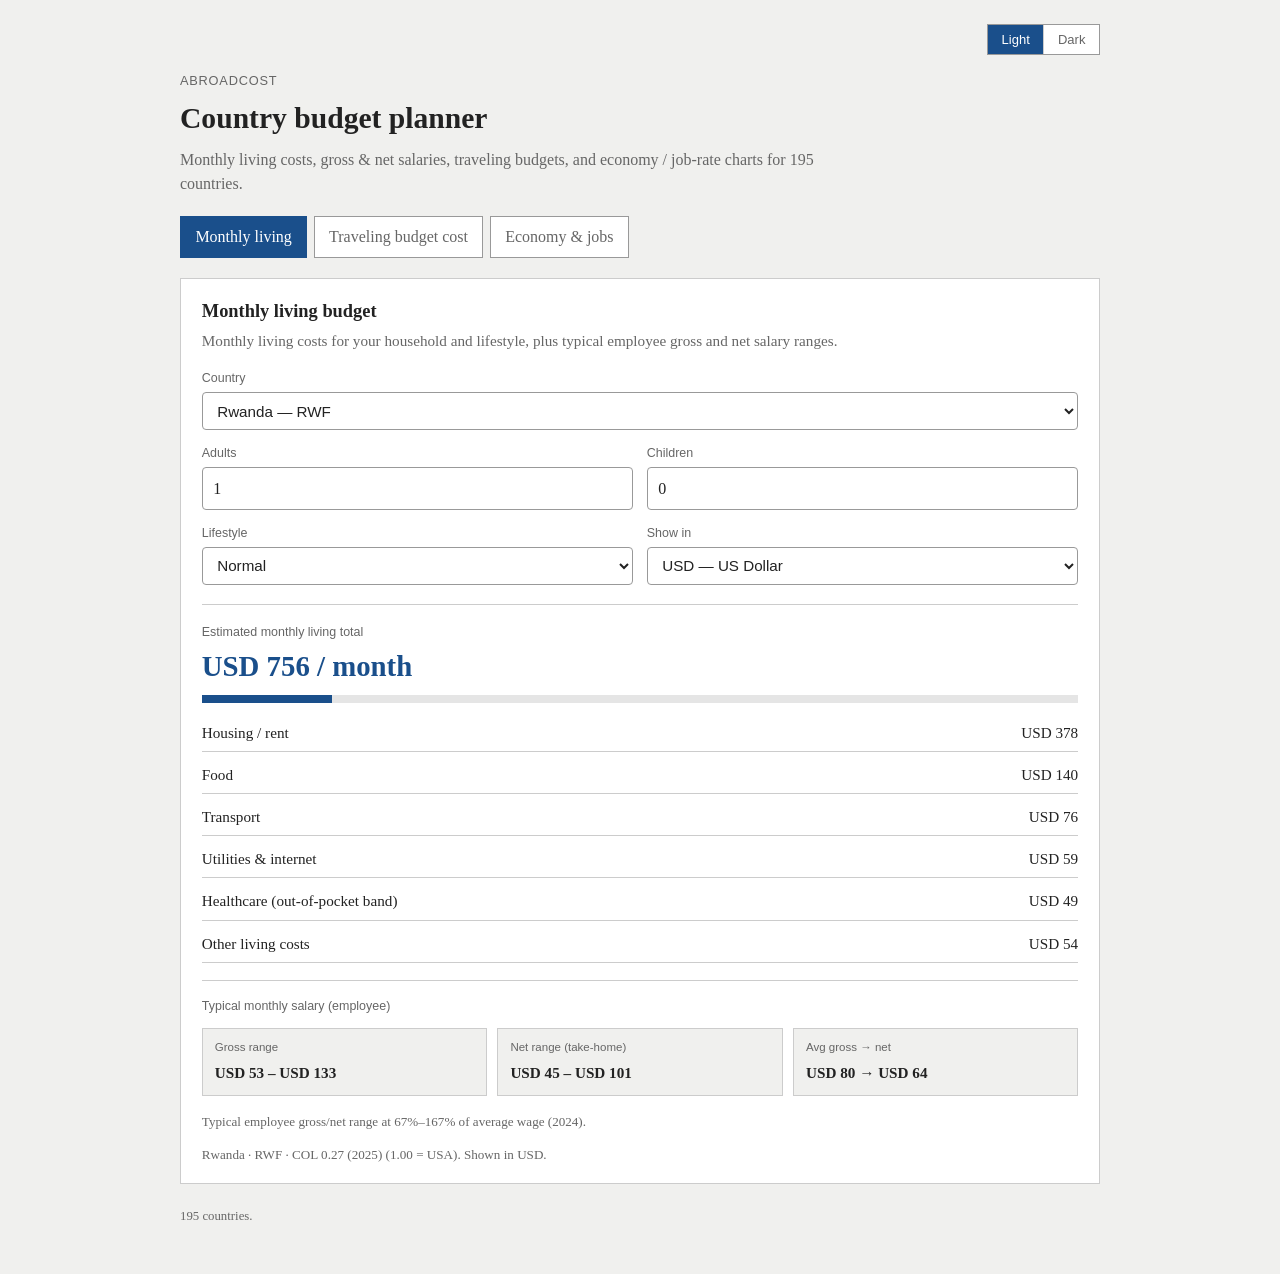
==== index.html @ 6f79dc3f "Rename product to AbroadCost. Co-authored-by: Cursor <cursoragent@cursor.com>" ====
<!DOCTYPE html>
<html lang="en">
<head>
  <meta charset="utf-8">
  <meta name="viewport" content="width=device-width, initial-scale=1">
  <meta name="description" content="AbroadCost — living budgets, salaries, travel costs, and economy data for 195 countries.">
  <title>AbroadCost — Country budget planner</title>
  <link rel="stylesheet" href="relo.css">
  <script>
    (function () {
      var saved = localStorage.getItem("abroadcost-theme");
      var theme = saved || (matchMedia("(prefers-color-scheme: dark)").matches ? "dark" : "light");
      document.documentElement.setAttribute("data-theme", theme);
    })();
  </script>
</head>
<body>
  <div class="wrap">
    <div class="top-tools">
      <div class="theme-switch" role="group" aria-label="Theme">
        <button type="button" id="theme-light" data-theme-set="light" aria-pressed="true">Light</button>
        <button type="button" id="theme-dark" data-theme-set="dark" aria-pressed="false">Dark</button>
      </div>
    </div>

    <header class="hero">
      <p class="brand">AbroadCost</p>
      <h1>Country budget planner</h1>
      <p class="intro">
        Monthly living costs, gross &amp; net salaries, traveling budgets,
        and economy / job-rate charts for 195 countries.
      </p>
      <p class="error" id="data-error" hidden></p>
    </header>

    <nav class="tabs" aria-label="Modes">
      <button type="button" class="on" data-tab="monthly">Monthly living</button>
      <button type="button" data-tab="stay">Traveling budget cost</button>
      <button type="button" data-tab="economy">Economy &amp; jobs</button>
    </nav>

    <section class="panel on" id="panel-monthly">
      <div class="panel-copy">
        <h2>Monthly living budget</h2>
        <p class="hint">
          Monthly living costs for your household and lifestyle, plus typical
          employee gross and net salary ranges.
        </p>
      </div>
      <div class="form">
        <div class="full">
          <label for="m-country">Country</label>
          <select id="m-country"></select>
        </div>
        <div>
          <label for="m-adults">Adults</label>
          <input id="m-adults" type="number" min="1" max="10" value="1">
        </div>
        <div>
          <label for="m-children">Children</label>
          <input id="m-children" type="number" min="0" max="10" value="0">
        </div>
        <div>
          <label for="m-life">Lifestyle</label>
          <select id="m-life">
            <option value="0.8">Tight</option>
            <option value="1" selected>Normal</option>
            <option value="1.35">Comfortable</option>
            <option value="1.85">High</option>
          </select>
        </div>
        <div>
          <label for="m-currency">Show in</label>
          <select id="m-currency"></select>
        </div>
      </div>
      <div class="result">
        <div class="result-label">Estimated monthly living total</div>
        <p class="big" id="m-total">—</p>
        <div class="bar"><i id="m-bar"></i></div>
        <div class="rows" id="m-rows"></div>

        <div class="salary-block">
          <div class="result-label">Typical monthly salary (employee)</div>
          <div class="kpi-row salary-kpis">
            <div class="kpi">
              <span>Gross range</span>
              <strong id="m-gross">—</strong>
            </div>
            <div class="kpi">
              <span>Net range (take-home)</span>
              <strong id="m-net">—</strong>
            </div>
            <div class="kpi">
              <span>Avg gross → net</span>
              <strong id="m-avg-salary">—</strong>
            </div>
          </div>
          <p class="note" id="m-salary-note"></p>
        </div>
        <p class="note" id="m-note"></p>
      </div>
    </section>

    <section class="panel" id="panel-stay">
      <div class="panel-copy">
        <h2>Traveling budget cost</h2>
        <p class="hint">
          Living costs, published visa fees where listed, paper preparation, and flight bands.
          Permanent stay uses one-time move cost + monthly living (no days).
        </p>
      </div>
      <div class="form">
        <div>
          <label for="s-from">Leaving from</label>
          <select id="s-from"></select>
        </div>
        <div>
          <label for="s-to">Going to</label>
          <select id="s-to"></select>
        </div>
        <div>
          <label for="s-purpose">Reason for traveling</label>
          <select id="s-purpose">
            <option value="visit">Visiting / tourism</option>
            <option value="work">Work / employment</option>
            <option value="study">Studying</option>
            <option value="business">Business / meetings</option>
            <option value="family">Family visit / joining family</option>
            <option value="medical">Medical treatment</option>
            <option value="nomad">Long stay / remote work</option>
            <option value="permanent">Permanent stay / residence</option>
          </select>
        </div>
        <div>
          <label for="s-visa">Visa type</label>
          <select id="s-visa">
            <option value="none">No visa / visa-free / visa on arrival</option>
            <option value="tourist" selected>Tourist visa</option>
            <option value="business">Business visa</option>
            <option value="student">Student visa</option>
            <option value="work">Work / employment visa</option>
            <option value="transit">Transit visa</option>
            <option value="dependent">Dependent / family visa</option>
            <option value="residence">Residence / permanent stay visa</option>
          </select>
        </div>
        <div id="s-days-wrap">
          <label for="s-days">Days staying</label>
          <input id="s-days" type="number" min="1" max="730" value="30">
        </div>
        <div>
          <label for="s-people">People</label>
          <input id="s-people" type="number" min="1" max="12" value="1">
        </div>
        <div>
          <label for="s-flight">Flight tickets</label>
          <select id="s-flight">
            <option value="one_economy">One-way, economy</option>
            <option value="round_economy" selected>Round-trip, economy</option>
            <option value="one_premium">One-way, premium / business</option>
            <option value="round_premium">Round-trip, premium / business</option>
            <option value="none">No flights (overland / already there)</option>
          </select>
        </div>
        <div>
          <label for="s-papers">Paper preparation</label>
          <select id="s-papers">
            <option value="basic">Basic (photos, forms, copies)</option>
            <option value="standard" selected>Standard (notarize, translations, police clearance)</option>
            <option value="full">Full pack (apostille, medicals, agent help)</option>
            <option value="none">None / already done</option>
          </select>
        </div>
        <div>
          <label for="s-life">Lifestyle while there</label>
          <select id="s-life">
            <option value="0.8">Tight</option>
            <option value="1" selected>Normal</option>
            <option value="1.35">Comfortable</option>
            <option value="1.85">High</option>
          </select>
        </div>
        <div>
          <label for="s-currency">Show in</label>
          <select id="s-currency"></select>
        </div>
      </div>
      <div class="result">
        <div class="result-label">Estimated traveling budget</div>
        <p class="big" id="s-total">—</p>
        <div class="bar"><i id="s-bar"></i></div>
        <div class="rows" id="s-rows"></div>
        <p class="note" id="s-note"></p>
      </div>
    </section>

    <section class="panel" id="panel-economy">
      <div class="panel-copy">
        <h2>Economy, jobs &amp; salaries</h2>
        <p class="hint">
          GDP and growth, living rate from salary vs the living budget,
          and how easy it is to obtain a general job.
        </p>
      </div>
      <div class="form">
        <div>
          <label for="e-country">Country</label>
          <select id="e-country"></select>
        </div>
        <div>
          <label for="e-region">Region</label>
          <select id="e-region">
            <option value="All">All regions</option>
            <option value="Africa">Africa</option>
            <option value="Americas">Americas</option>
            <option value="Asia">Asia</option>
            <option value="Europe">Europe</option>
            <option value="Oceania">Oceania</option>
          </select>
        </div>
        <div class="full">
          <label for="e-search">Search table</label>
          <input id="e-search" type="search" placeholder="Type a country name…">
        </div>
      </div>

      <div class="kpi-row" id="e-kpis">
        <div class="kpi"><span>GDP / year</span><strong id="e-gdp">—</strong></div>
        <div class="kpi"><span>GDP growth / year</span><strong id="e-growth">—</strong></div>
        <div class="kpi"><span>Living rate</span><strong id="e-live-rate">—</strong></div>
        <div class="kpi"><span>Obtaining a general job</span><strong id="e-job-general">—</strong></div>
        <div class="kpi"><span>Gross salary / month</span><strong id="e-gross">—</strong></div>
        <div class="kpi"><span>Net salary / month</span><strong id="e-net">—</strong></div>
      </div>

      <div class="charts">
        <div class="chart-box">
          <h3>GDP (USD bn) — selected vs top peers</h3>
          <canvas id="chart-gdp" height="220"></canvas>
        </div>
        <div class="chart-box">
          <h3>GDP growth % — selected vs peers</h3>
          <canvas id="chart-growth" height="220"></canvas>
        </div>
        <div class="chart-box">
          <h3>Living rate %</h3>
          <canvas id="chart-live-rate" height="220"></canvas>
        </div>
        <div class="chart-box">
          <h3>Obtaining a general job %</h3>
          <canvas id="chart-job-general" height="220"></canvas>
        </div>
        <div class="chart-box">
          <h3>World GDP share by region</h3>
          <canvas id="chart-region-gdp" height="240"></canvas>
        </div>
        <div class="chart-box full">
          <h3>Gross vs net salary (USD / month)</h3>
          <canvas id="chart-salary" height="240"></canvas>
        </div>
      </div>

      <div class="table-wrap">
        <table class="data-table" id="e-table">
          <thead>
            <tr>
              <th>Country</th>
              <th>Region</th>
              <th>GDP bn</th>
              <th>Growth</th>
              <th>Living rate</th>
              <th>General job</th>
              <th>Gross / mo</th>
              <th>Net / mo</th>
            </tr>
          </thead>
          <tbody></tbody>
        </table>
      </div>
      <p class="note" id="e-note"></p>
    </section>

    <footer id="site-foot">
      Covers 195 countries.
    </footer>
  </div>

  <script src="world_data.js"></script>
  <script src="relo.js"></script>
</body>
</html>
---- relo.css ----
/* AbroadCost — plain utilitarian UI */
html[data-theme="light"],
:root {
  --bg: #f0f0ee;
  --surface: #ffffff;
  --ink: #222222;
  --muted: #666666;
  --line: #cccccc;
  --line-strong: #999999;
  --accent: #1a4f8b;
  --accent-ink: #ffffff;
  --field: #ffffff;
  --note-bg: #f5f1e8;
  --bar-track: #e5e5e5;
  --bar-fill: #1a4f8b;
  --danger: #8b1a1a;
  --radius: 4px;
  --color-scheme: light;
}

html[data-theme="dark"] {
  --bg: #1a1a1a;
  --surface: #242424;
  --ink: #eeeeee;
  --muted: #a0a0a0;
  --line: #3d3d3d;
  --line-strong: #666666;
  --accent: #8eb4d9;
  --accent-ink: #111111;
  --field: #1a1a1a;
  --note-bg: #2a2620;
  --bar-track: #333333;
  --bar-fill: #8eb4d9;
  --danger: #e09090;
  --radius: 4px;
  --color-scheme: dark;
}

* { box-sizing: border-box; }
html { color-scheme: var(--color-scheme); }

body {
  margin: 0;
  min-height: 100%;
  font-family: Georgia, "Times New Roman", Times, serif;
  font-size: 16px;
  line-height: 1.5;
  color: var(--ink);
  background: var(--bg);
}

.wrap {
  max-width: 960px;
  margin: 0 auto;
  padding: 1.5rem 1.25rem 3rem;
}

.top-tools {
  display: flex;
  justify-content: flex-end;
  margin-bottom: 1rem;
}

.theme-switch {
  display: inline-flex;
  border: 1px solid var(--line-strong);
  background: var(--surface);
}

.theme-switch button {
  border: 0;
  border-right: 1px solid var(--line);
  background: transparent;
  color: var(--muted);
  font-family: Arial, Helvetica, sans-serif;
  font-size: 13px;
  padding: 0.45rem 0.85rem;
  cursor: pointer;
}

.theme-switch button:last-child { border-right: 0; }
.theme-switch button.on {
  background: var(--accent);
  color: var(--accent-ink);
}

.hero { margin-bottom: 1.25rem; }
.brand {
  margin: 0 0 0.35rem;
  font-family: Arial, Helvetica, sans-serif;
  font-size: 0.8rem;
  letter-spacing: 0.06em;
  text-transform: uppercase;
  color: var(--muted);
}
h1 {
  margin: 0 0 0.45rem;
  font-size: 1.85rem;
  font-weight: 700;
}
.intro { margin: 0; color: var(--muted); max-width: 40rem; }
.error {
  margin: 0.75rem 0 0;
  padding: 0.65rem 0.8rem;
  border: 1px solid var(--danger);
  color: var(--danger);
  background: var(--surface);
  font-family: Arial, Helvetica, sans-serif;
  font-size: 0.9rem;
}

.tabs {
  display: flex;
  flex-wrap: wrap;
  gap: 0.4rem;
  margin: 1.25rem 0;
}
.tabs button {
  border: 1px solid var(--line-strong);
  background: var(--surface);
  color: var(--muted);
  padding: 0.5rem 0.9rem;
  font: inherit;
  cursor: pointer;
}
.tabs button.on {
  background: var(--accent);
  border-color: var(--accent);
  color: var(--accent-ink);
}

.panel {
  display: none;
  background: var(--surface);
  border: 1px solid var(--line);
  padding: 1.2rem 1.3rem;
}
.panel.on { display: block; }

.panel-copy h2 {
  margin: 0 0 0.3rem;
  font-size: 1.15rem;
}
.hint {
  margin: 0 0 1rem;
  color: var(--muted);
  font-size: 0.95rem;
}

.form {
  display: grid;
  grid-template-columns: 1fr 1fr;
  gap: 0.85rem;
}
.form .full { grid-column: 1 / -1; }

label {
  display: block;
  margin-bottom: 0.25rem;
  font-family: Arial, Helvetica, sans-serif;
  font-size: 0.78rem;
  color: var(--muted);
}

select,
input[type="number"],
input[type="search"] {
  width: 100%;
  font: inherit;
  padding: 0.55rem 0.65rem;
  border: 1px solid var(--line-strong);
  border-radius: var(--radius);
  background: var(--field);
  color: var(--ink);
}

select {
  font-family: Arial, Helvetica, sans-serif;
  font-size: 0.95rem;
}

optgroup {
  font-family: Arial, Helvetica, sans-serif;
  font-weight: 700;
  font-style: normal;
  color: var(--muted);
}

.result {
  margin-top: 1.2rem;
  padding-top: 1.1rem;
  border-top: 1px solid var(--line);
}
.result-label {
  font-family: Arial, Helvetica, sans-serif;
  font-size: 0.78rem;
  color: var(--muted);
}
.big {
  margin: 0.2rem 0 0.4rem;
  font-size: 1.8rem;
  font-weight: 700;
  color: var(--accent);
}

.bar {
  height: 8px;
  background: var(--bar-track);
  margin: 0.35rem 0 0.8rem;
  overflow: hidden;
}
.bar > i {
  display: block;
  height: 100%;
  width: 0;
  background: var(--bar-fill);
}

.rows { display: grid; gap: 0.35rem; margin: 0.8rem 0; }
.row {
  display: flex;
  justify-content: space-between;
  gap: 1rem;
  padding: 0.4rem 0;
  border-bottom: 1px solid var(--line);
  font-size: 0.95rem;
}
.row span:last-child { font-variant-numeric: tabular-nums; }
.row.section {
  border-bottom: none;
  margin-top: 0.5rem;
  font-family: Arial, Helvetica, sans-serif;
  font-size: 0.75rem;
  letter-spacing: 0.04em;
  text-transform: uppercase;
  color: var(--muted);
}
.row.section span:last-child { display: none; }

.salary-block {
  margin-top: 1.1rem;
  padding-top: 1rem;
  border-top: 1px solid var(--line);
}

.kpi-row {
  display: grid;
  grid-template-columns: repeat(auto-fit, minmax(150px, 1fr));
  gap: 0.65rem;
  margin: 0.75rem 0 1rem;
}
.kpi {
  border: 1px solid var(--line);
  padding: 0.65rem 0.75rem;
  background: var(--bg);
}
.kpi span {
  display: block;
  font-family: Arial, Helvetica, sans-serif;
  font-size: 0.72rem;
  color: var(--muted);
  margin-bottom: 0.25rem;
}
.kpi strong {
  font-size: 0.95rem;
  font-weight: 700;
  word-break: break-word;
}

.charts {
  display: grid;
  grid-template-columns: 1fr 1fr;
  gap: 0.85rem;
  margin: 1rem 0;
}
.chart-box {
  border: 1px solid var(--line);
  padding: 0.65rem;
  background: var(--bg);
}
.chart-box.full { grid-column: 1 / -1; }
.chart-box h3 {
  margin: 0 0 0.4rem;
  font-family: Arial, Helvetica, sans-serif;
  font-size: 0.8rem;
  font-weight: 600;
  color: var(--muted);
}
.chart-box canvas { width: 100%; display: block; }

.table-wrap {
  overflow-x: auto;
  border: 1px solid var(--line);
  margin-top: 0.75rem;
}
.data-table {
  width: 100%;
  border-collapse: collapse;
  font-size: 0.88rem;
}
.data-table th,
.data-table td {
  padding: 0.45rem 0.55rem;
  border-bottom: 1px solid var(--line);
  text-align: left;
  white-space: nowrap;
}
.data-table th {
  font-family: Arial, Helvetica, sans-serif;
  font-size: 0.72rem;
  color: var(--muted);
  background: var(--bg);
}
.data-table tr.on td { background: color-mix(in srgb, var(--accent) 12%, transparent); }
.data-table tbody tr { cursor: pointer; }

.note {
  margin: 0.8rem 0 0;
  font-size: 0.82rem;
  color: var(--muted);
}

footer {
  margin-top: 1.4rem;
  font-size: 0.8rem;
  color: var(--muted);
}

@media (max-width: 720px) {
  .form { grid-template-columns: 1fr; }
  .charts { grid-template-columns: 1fr; }
  .chart-box.full { grid-column: auto; }
  h1 { font-size: 1.45rem; }
}
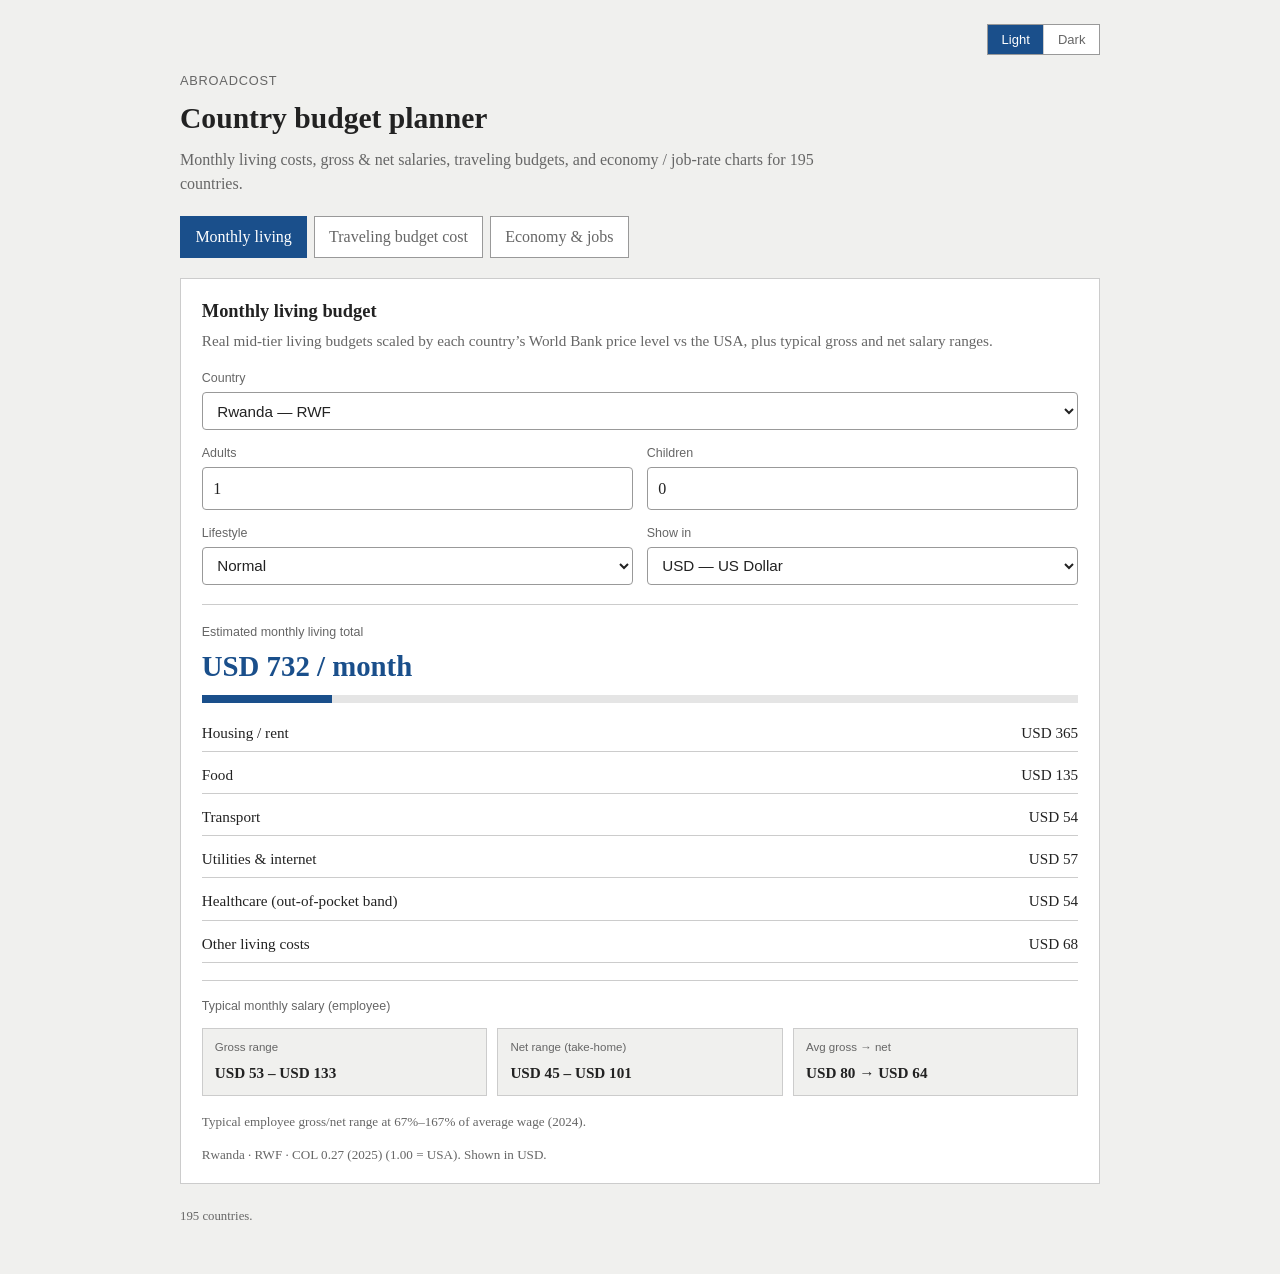
==== commit 32f8da86: "Refresh real living and country-to-country travel budgets. Scale monthly costs by World Bank price l" ====
--- a/index.html
+++ b/index.html
@@ -43,8 +43,8 @@
       <div class="panel-copy">
         <h2>Monthly living budget</h2>
         <p class="hint">
-          Monthly living costs for your household and lifestyle, plus typical
-          employee gross and net salary ranges.
+          Real mid-tier living budgets scaled by each country’s World Bank price
+          level vs the USA, plus typical gross and net salary ranges.
         </p>
       </div>
       <div class="form">
@@ -106,8 +106,9 @@
       <div class="panel-copy">
         <h2>Traveling budget cost</h2>
         <p class="hint">
-          Living costs, published visa fees where listed, paper preparation, and flight bands.
-          Permanent stay uses one-time move cost + monthly living (no days).
+          Country-to-country costs use destination price levels, mid-range hotel/meal rates,
+          published visa fee ballparks, and great-circle flight estimates between capitals.
+          Permanent stay uses one-time move cost plus monthly living (no trip days).
         </p>
       </div>
       <div class="form">
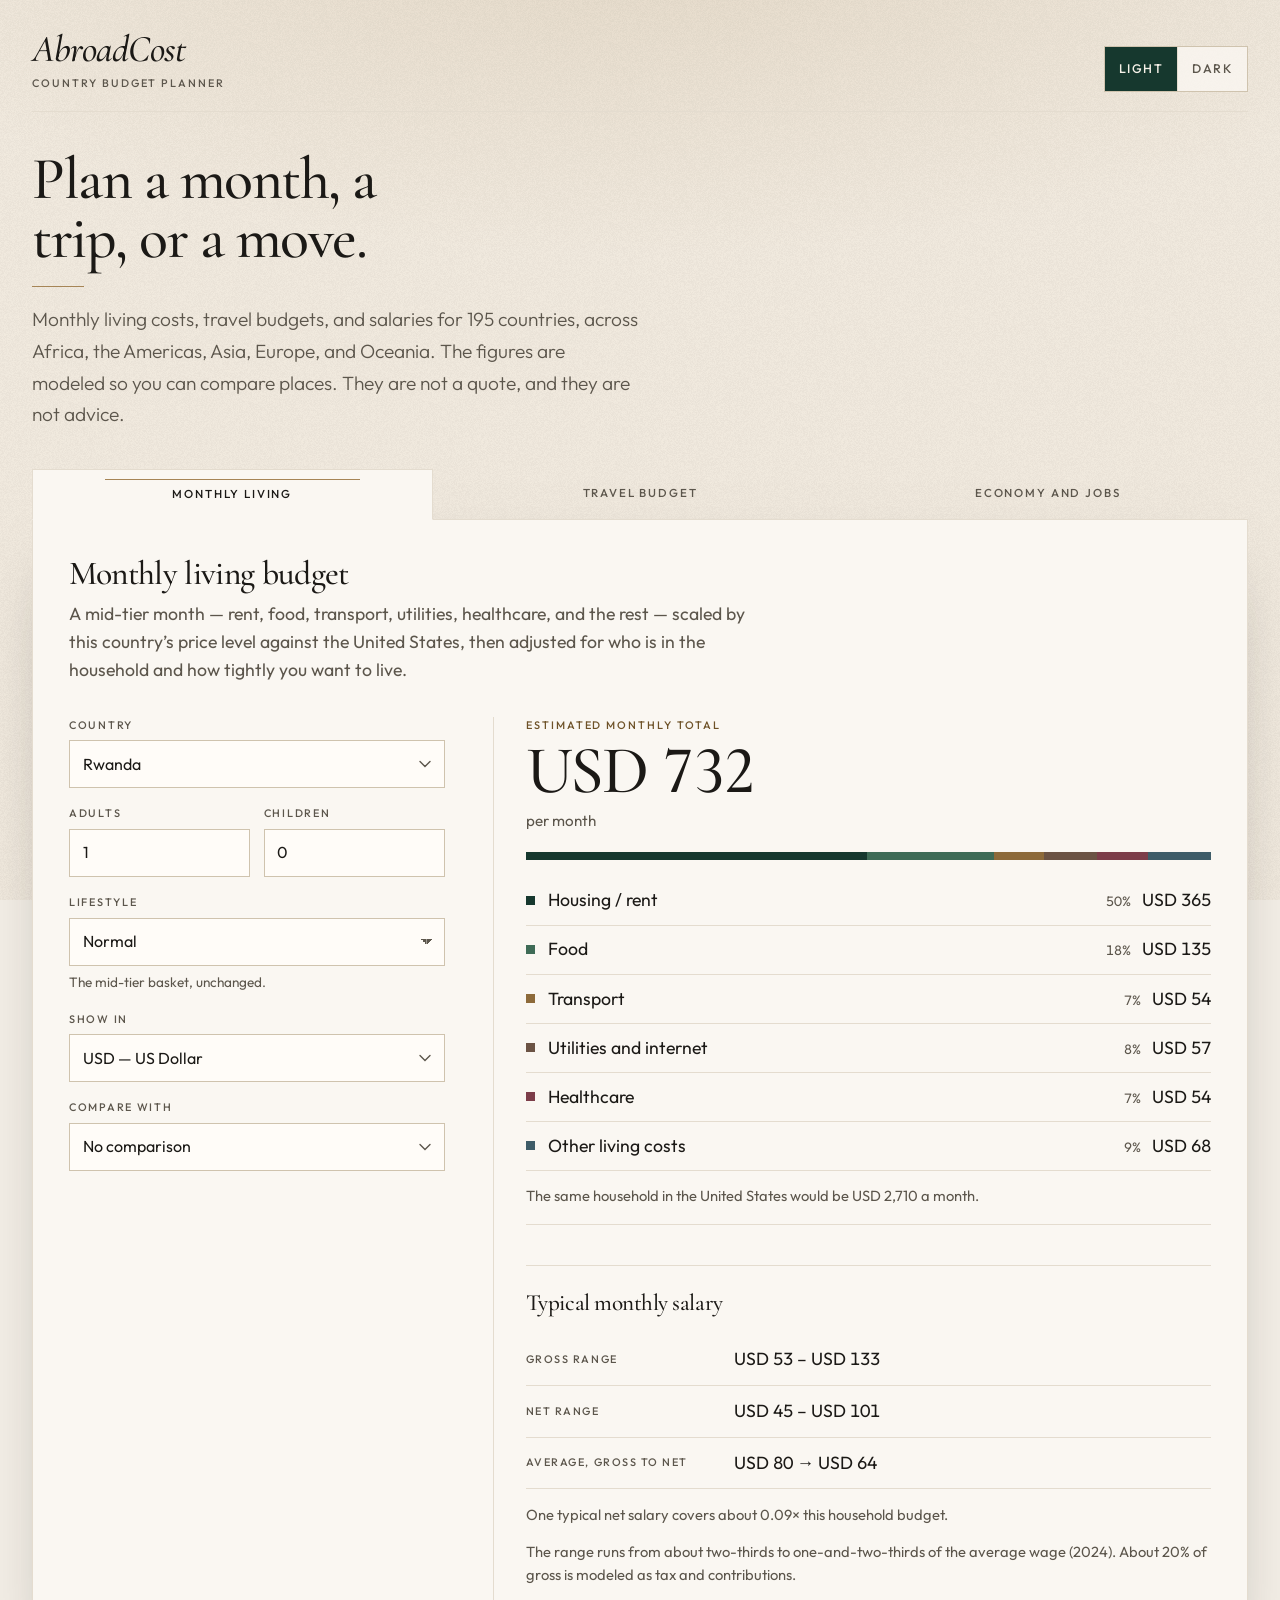
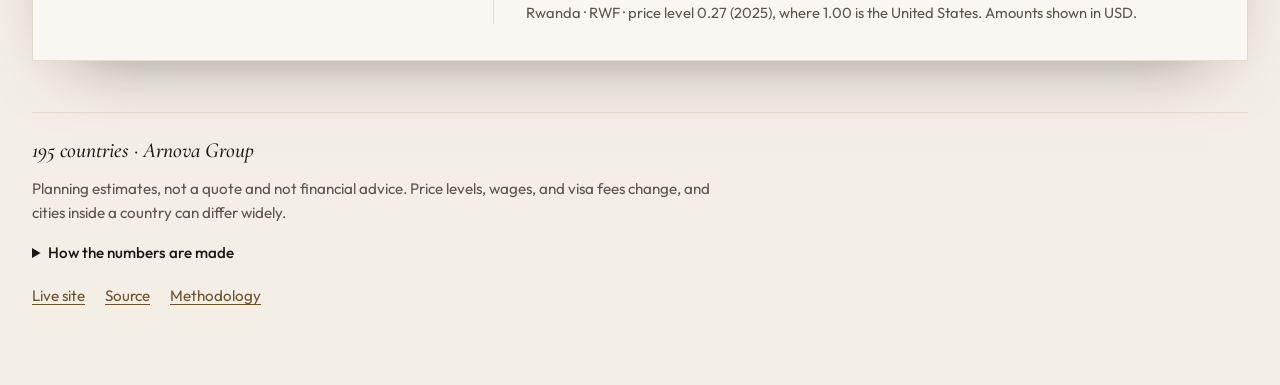
==== commit f13ce9b2: "Redesign the AbroadCost planner so it is easier to read and use. The living, travel, and job calcula" ====
--- a/index.html
+++ b/index.html
@@ -2,291 +2,479 @@
 <html lang="en">
 <head>
   <meta charset="utf-8">
-  <meta name="viewport" content="width=device-width, initial-scale=1">
-  <meta name="description" content="AbroadCost — living budgets, salaries, travel costs, and economy data for 195 countries.">
+  <meta name="viewport" content="width=device-width, initial-scale=1, viewport-fit=cover">
   <title>AbroadCost — Country budget planner</title>
+  <meta name="description" content="Compare monthly living costs, salaries, and travel budgets for 195 countries. Planning estimates from World Bank price levels, not a quote.">
+  <link rel="canonical" href="https://arnold-rg.github.io/AbroadCost/">
+  <meta name="theme-color" content="#f3eee6">
+  <meta name="color-scheme" content="light dark">
+  <meta name="referrer" content="strict-origin-when-cross-origin">
+  <meta property="og:type" content="website">
+  <meta property="og:site_name" content="AbroadCost">
+  <meta property="og:url" content="https://arnold-rg.github.io/AbroadCost/">
+  <meta property="og:title" content="AbroadCost — Country budget planner">
+  <meta property="og:description" content="Monthly living costs, travel budgets, and salaries for 195 countries. Modeled estimates for comparison, not a quote.">
+  <meta property="og:image" content="https://arnold-rg.github.io/AbroadCost/og.png">
+  <meta property="og:image:width" content="1200">
+  <meta property="og:image:height" content="630">
+  <meta property="og:image:alt" content="AbroadCost, a country budget planner covering 195 countries.">
+  <meta property="og:locale" content="en_US">
+  <meta name="twitter:card" content="summary_large_image">
+  <meta name="twitter:title" content="AbroadCost — Country budget planner">
+  <meta name="twitter:description" content="Monthly living costs, travel budgets, and salaries for 195 countries.">
+  <meta name="twitter:image" content="https://arnold-rg.github.io/AbroadCost/og.png">
+  <meta name="twitter:image:alt" content="AbroadCost, a country budget planner covering 195 countries.">
+  <link rel="icon" href="favicon.svg" type="image/svg+xml">
+  <link rel="apple-touch-icon" href="apple-touch.png">
+  <link rel="preload" href="fonts/cormorant-500.woff2" as="font" type="font/woff2" crossorigin>
+  <link rel="preload" href="fonts/outfit-400.woff2" as="font" type="font/woff2" crossorigin>
   <link rel="stylesheet" href="relo.css">
+  <script type="application/ld+json">
+  {
+    "@context": "https://schema.org",
+    "@type": "WebApplication",
+    "name": "AbroadCost",
+    "url": "https://arnold-rg.github.io/AbroadCost/",
+    "applicationCategory": "FinanceApplication",
+    "operatingSystem": "Any",
+    "description": "Country budget planner for monthly living costs, travel budgets, salaries, and economy data across 195 countries.",
+    "offers": { "@type": "Offer", "price": "0", "priceCurrency": "USD" },
+    "author": { "@type": "Organization", "name": "Arnova Group", "url": "https://github.com/Arnold-RG" },
+    "isAccessibleForFree": true
+  }
+  </script>
   <script>
     (function () {
       var saved = localStorage.getItem("abroadcost-theme");
       var theme = saved || (matchMedia("(prefers-color-scheme: dark)").matches ? "dark" : "light");
       document.documentElement.setAttribute("data-theme", theme);
+      var meta = document.querySelector('meta[name="theme-color"]');
+      if (meta) meta.setAttribute("content", theme === "dark" ? "#0c0f0e" : "#f3eee6");
     })();
   </script>
 </head>
 <body>
+  <a class="skip" href="#main">Skip to planner</a>
   <div class="wrap">
-    <div class="top-tools">
-      <div class="theme-switch" role="group" aria-label="Theme">
-        <button type="button" id="theme-light" data-theme-set="light" aria-pressed="true">Light</button>
-        <button type="button" id="theme-dark" data-theme-set="dark" aria-pressed="false">Dark</button>
+    <header class="mast">
+      <div class="mast-bar">
+        <div class="mast-id">
+          <p class="brand">AbroadCost</p>
+          <p class="byline">Country budget planner</p>
+        </div>
+        <div class="theme-switch" role="group" aria-label="Color theme">
+          <button type="button" id="theme-light" data-theme-set="light" aria-pressed="true">Light</button>
+          <button type="button" id="theme-dark" data-theme-set="dark" aria-pressed="false">Dark</button>
+        </div>
       </div>
-    </div>
-
-    <header class="hero">
-      <p class="brand">AbroadCost</p>
-      <h1>Country budget planner</h1>
+      <h1>Plan a month, a trip, or a move.</h1>
+      <span class="rule" aria-hidden="true"></span>
       <p class="intro">
-        Monthly living costs, gross &amp; net salaries, traveling budgets,
-        and economy / job-rate charts for 195 countries.
+        Monthly living costs, travel budgets, and salaries for 195 countries,
+        across Africa, the Americas, Asia, Europe, and Oceania. The figures are
+        modeled so you can compare places. They are not a quote, and they are not advice.
       </p>
-      <p class="error" id="data-error" hidden></p>
+      <p class="error" id="data-error" role="alert" hidden></p>
     </header>
 
-    <nav class="tabs" aria-label="Modes">
-      <button type="button" class="on" data-tab="monthly">Monthly living</button>
-      <button type="button" data-tab="stay">Traveling budget cost</button>
-      <button type="button" data-tab="economy">Economy &amp; jobs</button>
+    <nav class="tabs" role="tablist" aria-label="Planner">
+      <button type="button" role="tab" id="tab-monthly" class="on" data-tab="monthly" aria-selected="true" aria-controls="panel-monthly" aria-label="Monthly living" tabindex="0"><span class="tab-long">Monthly living</span><span class="tab-short">Monthly</span></button>
+      <button type="button" role="tab" id="tab-stay" data-tab="stay" aria-selected="false" aria-controls="panel-stay" aria-label="Travel budget" tabindex="-1"><span class="tab-long">Travel budget</span><span class="tab-short">Travel</span></button>
+      <button type="button" role="tab" id="tab-economy" data-tab="economy" aria-selected="false" aria-controls="panel-economy" aria-label="Economy and jobs" tabindex="-1"><span class="tab-long">Economy and jobs</span><span class="tab-short">Economy</span></button>
     </nav>
 
-    <section class="panel on" id="panel-monthly">
-      <div class="panel-copy">
-        <h2>Monthly living budget</h2>
-        <p class="hint">
-          Real mid-tier living budgets scaled by each country’s World Bank price
-          level vs the USA, plus typical gross and net salary ranges.
+    <main id="main">
+      <section class="panel on" id="panel-monthly" role="tabpanel" aria-labelledby="tab-monthly">
+        <div class="panel-copy">
+          <h2>Monthly living budget</h2>
+          <p class="hint">
+            A mid-tier month — rent, food, transport, utilities, healthcare, and the rest —
+            scaled by this country’s price level against the United States, then adjusted
+            for who is in the household and how tightly you want to live.
+          </p>
+        </div>
+        <div class="layout">
+          <form class="form" id="form-monthly">
+            <div class="field combo full">
+              <label for="m-country-q">Country</label>
+              <div class="combo-control">
+                <input id="m-country-q" type="text" role="combobox" aria-expanded="false" aria-controls="m-country-list" aria-autocomplete="list" autocomplete="off" spellcheck="false" autocapitalize="off" aria-required="true">
+                <svg class="chevron" viewBox="0 0 12 8" aria-hidden="true" focusable="false"><path d="M1 1.5 6 6.5 11 1.5" fill="none" stroke="currentColor" stroke-width="1.4" stroke-linecap="round"/></svg>
+              </div>
+              <ul id="m-country-list" class="combo-list" role="listbox" aria-label="Countries" hidden></ul>
+              <input type="hidden" id="m-country" value="RW">
+            </div>
+            <div class="pair full">
+              <div class="field">
+                <label for="m-adults">Adults</label>
+                <input id="m-adults" type="number" inputmode="numeric" min="1" max="10" value="1">
+              </div>
+              <div class="field">
+                <label for="m-children">Children</label>
+                <input id="m-children" type="number" inputmode="numeric" min="0" max="10" value="0">
+              </div>
+            </div>
+            <div class="field">
+              <label for="m-life">Lifestyle</label>
+              <select id="m-life">
+                <option value="0.8">Tight</option>
+                <option value="1" selected>Normal</option>
+                <option value="1.35">Comfortable</option>
+                <option value="1.85">High</option>
+              </select>
+              <p class="field-hint" id="m-life-hint"></p>
+            </div>
+            <div class="field combo">
+              <label for="m-currency-q">Show in</label>
+              <div class="combo-control">
+                <input id="m-currency-q" type="text" role="combobox" aria-expanded="false" aria-controls="m-currency-list" aria-autocomplete="list" autocomplete="off" spellcheck="false" autocapitalize="off">
+                <svg class="chevron" viewBox="0 0 12 8" aria-hidden="true" focusable="false"><path d="M1 1.5 6 6.5 11 1.5" fill="none" stroke="currentColor" stroke-width="1.4" stroke-linecap="round"/></svg>
+              </div>
+              <ul id="m-currency-list" class="combo-list" role="listbox" aria-label="Currencies" hidden></ul>
+              <input type="hidden" id="m-currency" value="USD">
+            </div>
+            <div class="field combo full">
+              <label for="m-compare-q">Compare with</label>
+              <div class="combo-control">
+                <input id="m-compare-q" type="text" role="combobox" aria-expanded="false" aria-controls="m-compare-list" aria-autocomplete="list" autocomplete="off" spellcheck="false" autocapitalize="off">
+                <svg class="chevron" viewBox="0 0 12 8" aria-hidden="true" focusable="false"><path d="M1 1.5 6 6.5 11 1.5" fill="none" stroke="currentColor" stroke-width="1.4" stroke-linecap="round"/></svg>
+              </div>
+              <ul id="m-compare-list" class="combo-list" role="listbox" aria-label="Comparison country" hidden></ul>
+              <input type="hidden" id="m-compare" value="">
+            </div>
+          </form>
+
+          <div class="result">
+            <div class="figure" aria-live="polite">
+              <p class="eyebrow">Estimated monthly total</p>
+              <p class="big" id="m-total">—</p>
+              <p class="big-sub" id="m-total-sub">per month</p>
+            </div>
+            <div class="share" id="m-share" aria-hidden="true"></div>
+            <div class="rows" id="m-rows"></div>
+            <p class="quiet" id="m-usa"></p>
+            <p class="compare" id="m-compare-out"></p>
+
+            <div class="salary-block">
+              <h3>Typical monthly salary</h3>
+              <dl class="salary-dl">
+                <div>
+                  <dt>Gross range</dt>
+                  <dd id="m-gross">—</dd>
+                </div>
+                <div>
+                  <dt>Net range</dt>
+                  <dd id="m-net">—</dd>
+                </div>
+                <div>
+                  <dt>Average, gross to net</dt>
+                  <dd id="m-avg-salary">—</dd>
+                </div>
+              </dl>
+              <p class="quiet" id="m-cover"></p>
+              <p class="quiet" id="m-salary-note"></p>
+            </div>
+            <p class="quiet" id="m-note"></p>
+          </div>
+        </div>
+      </section>
+
+      <section class="panel" id="panel-stay" role="tabpanel" aria-labelledby="tab-stay" hidden>
+        <div class="panel-copy">
+          <h2>Traveling budget</h2>
+          <p class="hint">
+            Costs from one country to another: destination prices, a visa-fee ballpark,
+            paperwork, and a flight estimated from the distance between capitals.
+            A permanent stay is the move plus the monthly budget, without a day count.
+          </p>
+        </div>
+        <div class="layout">
+          <form class="form" id="form-stay">
+            <div class="field combo">
+              <label for="s-from-q">Leaving from</label>
+              <div class="combo-control">
+                <input id="s-from-q" type="text" role="combobox" aria-expanded="false" aria-controls="s-from-list" aria-autocomplete="list" autocomplete="off" spellcheck="false" autocapitalize="off">
+                <svg class="chevron" viewBox="0 0 12 8" aria-hidden="true" focusable="false"><path d="M1 1.5 6 6.5 11 1.5" fill="none" stroke="currentColor" stroke-width="1.4" stroke-linecap="round"/></svg>
+              </div>
+              <ul id="s-from-list" class="combo-list" role="listbox" aria-label="Origin countries" hidden></ul>
+              <input type="hidden" id="s-from" value="US">
+            </div>
+            <div class="field combo">
+              <label for="s-to-q">Going to</label>
+              <div class="combo-control">
+                <input id="s-to-q" type="text" role="combobox" aria-expanded="false" aria-controls="s-to-list" aria-autocomplete="list" autocomplete="off" spellcheck="false" autocapitalize="off">
+                <svg class="chevron" viewBox="0 0 12 8" aria-hidden="true" focusable="false"><path d="M1 1.5 6 6.5 11 1.5" fill="none" stroke="currentColor" stroke-width="1.4" stroke-linecap="round"/></svg>
+              </div>
+              <ul id="s-to-list" class="combo-list" role="listbox" aria-label="Destination countries" hidden></ul>
+              <input type="hidden" id="s-to" value="RW">
+            </div>
+            <div class="full">
+              <button type="button" class="swap" id="s-swap">Swap countries</button>
+            </div>
+            <div class="field">
+              <label for="s-purpose">Reason for traveling</label>
+              <select id="s-purpose">
+                <option value="visit">Visiting / tourism</option>
+                <option value="work">Work / employment</option>
+                <option value="study">Studying</option>
+                <option value="business">Business / meetings</option>
+                <option value="family">Family visit / joining family</option>
+                <option value="medical">Medical treatment</option>
+                <option value="nomad">Long stay / remote work</option>
+                <option value="permanent">Permanent stay / residence</option>
+              </select>
+            </div>
+            <div class="field">
+              <label for="s-visa">Visa type</label>
+              <select id="s-visa">
+                <option value="none">No visa / visa-free / visa on arrival</option>
+                <option value="tourist" selected>Tourist visa</option>
+                <option value="business">Business visa</option>
+                <option value="student">Student visa</option>
+                <option value="work">Work / employment visa</option>
+                <option value="transit">Transit visa</option>
+                <option value="dependent">Dependent / family visa</option>
+                <option value="residence">Residence / permanent stay visa</option>
+              </select>
+            </div>
+            <div class="pair full">
+              <div class="field" id="s-days-wrap">
+                <label for="s-days">Days staying</label>
+                <input id="s-days" type="number" inputmode="numeric" min="1" max="730" value="30">
+              </div>
+              <div class="field">
+                <label for="s-people">People</label>
+                <input id="s-people" type="number" inputmode="numeric" min="1" max="12" value="1">
+              </div>
+            </div>
+            <div class="field">
+              <label for="s-flight">Flight tickets</label>
+              <select id="s-flight">
+                <option value="one_economy">One-way, economy</option>
+                <option value="round_economy" selected>Round-trip, economy</option>
+                <option value="one_premium">One-way, premium / business</option>
+                <option value="round_premium">Round-trip, premium / business</option>
+                <option value="none">No flights (overland / already there)</option>
+              </select>
+            </div>
+            <div class="field">
+              <label for="s-papers">Paper preparation</label>
+              <select id="s-papers">
+                <option value="basic">Basic (photos, forms, copies)</option>
+                <option value="standard" selected>Standard (notarize, translations, police clearance)</option>
+                <option value="full">Full pack (apostille, medicals, agent help)</option>
+                <option value="none">None / already done</option>
+              </select>
+            </div>
+            <div class="field">
+              <label for="s-life">Lifestyle while there</label>
+              <select id="s-life">
+                <option value="0.8">Tight</option>
+                <option value="1" selected>Normal</option>
+                <option value="1.35">Comfortable</option>
+                <option value="1.85">High</option>
+              </select>
+              <p class="field-hint" id="s-life-hint"></p>
+            </div>
+            <div class="field combo">
+              <label for="s-currency-q">Show in</label>
+              <div class="combo-control">
+                <input id="s-currency-q" type="text" role="combobox" aria-expanded="false" aria-controls="s-currency-list" aria-autocomplete="list" autocomplete="off" spellcheck="false" autocapitalize="off">
+                <svg class="chevron" viewBox="0 0 12 8" aria-hidden="true" focusable="false"><path d="M1 1.5 6 6.5 11 1.5" fill="none" stroke="currentColor" stroke-width="1.4" stroke-linecap="round"/></svg>
+              </div>
+              <ul id="s-currency-list" class="combo-list" role="listbox" aria-label="Currencies" hidden></ul>
+              <input type="hidden" id="s-currency" value="USD">
+            </div>
+          </form>
+
+          <div class="result">
+            <div class="figure" aria-live="polite">
+              <p class="eyebrow" id="s-result-label">Estimated traveling budget</p>
+              <p class="route" id="s-route"></p>
+              <p class="big" id="s-total">—</p>
+              <p class="big-sub" id="s-total-sub"></p>
+              <p class="route-meta" id="s-route-meta"></p>
+            </div>
+            <div class="share" id="s-share" aria-hidden="true"></div>
+            <div class="rows" id="s-rows"></div>
+            <p class="quiet" id="s-note"></p>
+          </div>
+        </div>
+      </section>
+
+      <section class="panel" id="panel-economy" role="tabpanel" aria-labelledby="tab-economy" hidden>
+        <div class="panel-copy">
+          <h2>Economy, jobs, and salaries</h2>
+          <p class="hint">
+            GDP and growth, read next to two planning rates: whether a typical take-home
+            salary covers a decent month, and how much pressure unemployment and pay put
+            on ordinary hiring.
+          </p>
+        </div>
+        <div class="filters">
+          <div class="field combo">
+            <label for="e-country-q">Country</label>
+            <div class="combo-control">
+              <input id="e-country-q" type="text" role="combobox" aria-expanded="false" aria-controls="e-country-list" aria-autocomplete="list" autocomplete="off" spellcheck="false" autocapitalize="off">
+              <svg class="chevron" viewBox="0 0 12 8" aria-hidden="true" focusable="false"><path d="M1 1.5 6 6.5 11 1.5" fill="none" stroke="currentColor" stroke-width="1.4" stroke-linecap="round"/></svg>
+            </div>
+            <ul id="e-country-list" class="combo-list" role="listbox" aria-label="Countries" hidden></ul>
+            <input type="hidden" id="e-country" value="RW">
+          </div>
+          <div class="field">
+            <label for="e-region">Region</label>
+            <select id="e-region">
+              <option value="All">All regions</option>
+              <option value="Africa">Africa</option>
+              <option value="Americas">Americas</option>
+              <option value="Asia">Asia</option>
+              <option value="Europe">Europe</option>
+              <option value="Oceania">Oceania</option>
+            </select>
+          </div>
+          <div class="field">
+            <label for="e-search">Search the table</label>
+            <input id="e-search" type="search" placeholder="Name or code" autocomplete="off" aria-controls="e-table">
+          </div>
+        </div>
+
+        <p class="sr-only" id="e-summary" aria-live="polite"></p>
+        <div class="stat-grid">
+          <div class="stat feature">
+            <span>Living rate</span>
+            <strong id="e-live-rate">—</strong>
+            <small>Typical take-home against a decent month</small>
+          </div>
+          <div class="stat feature">
+            <span>General job</span>
+            <strong id="e-job-general">—</strong>
+            <small>Hiring pressure for ordinary work, not a specialty</small>
+          </div>
+          <div class="stat">
+            <span>GDP</span>
+            <strong id="e-gdp">—</strong>
+          </div>
+          <div class="stat">
+            <span>Growth</span>
+            <strong id="e-growth">—</strong>
+          </div>
+          <div class="stat">
+            <span>Unemployment</span>
+            <strong id="e-unemp">—</strong>
+          </div>
+          <div class="stat">
+            <span>Population</span>
+            <strong id="e-pop">—</strong>
+          </div>
+          <div class="stat wide">
+            <span>Gross salary / month</span>
+            <strong id="e-gross">—</strong>
+          </div>
+          <div class="stat wide">
+            <span>Net salary / month</span>
+            <strong id="e-net">—</strong>
+          </div>
+        </div>
+
+        <div class="charts">
+          <div class="chart-box">
+            <h3 id="chart-gdp-title">Largest economies</h3>
+            <canvas id="chart-gdp" aria-hidden="true"></canvas>
+            <p class="sr-only" id="chart-gdp-sum"></p>
+          </div>
+          <div class="chart-box">
+            <h3 id="chart-growth-title">Fastest growth</h3>
+            <canvas id="chart-growth" aria-hidden="true"></canvas>
+            <p class="sr-only" id="chart-growth-sum"></p>
+          </div>
+          <div class="chart-box">
+            <h3 id="chart-live-title">Living rate</h3>
+            <canvas id="chart-live-rate" aria-hidden="true"></canvas>
+            <p class="sr-only" id="chart-live-rate-sum"></p>
+          </div>
+          <div class="chart-box">
+            <h3 id="chart-job-title">General hiring</h3>
+            <canvas id="chart-job-general" aria-hidden="true"></canvas>
+            <p class="sr-only" id="chart-job-general-sum"></p>
+          </div>
+          <div class="chart-box">
+            <h3 id="chart-region-title">Share of listed GDP by region</h3>
+            <canvas id="chart-region-gdp" aria-hidden="true"></canvas>
+            <ul class="legend" id="region-legend"></ul>
+          </div>
+          <div class="chart-box">
+            <h3 id="chart-salary-title">Gross and net salary</h3>
+            <p class="chart-key"><i data-k="gross"></i> Gross <i data-k="net"></i> Net</p>
+            <canvas id="chart-salary" aria-hidden="true"></canvas>
+            <p class="sr-only" id="chart-salary-sum"></p>
+          </div>
+        </div>
+        <p class="quiet chart-note">The marked bar is the country you selected. GDP and growth use the filtered list. Living rate and hiring use that country’s region.</p>
+
+        <div class="table-wrap">
+          <table class="data-table" id="e-table">
+            <caption>
+              <span id="e-count">Countries</span>
+              <span class="cap-hint">Choose a row to inspect it</span>
+            </caption>
+            <thead>
+              <tr>
+                <th scope="col" aria-sort="none"><button type="button" data-sort="name">Country</button></th>
+                <th scope="col" aria-sort="ascending"><button type="button" data-sort="region">Region</button></th>
+                <th scope="col" aria-sort="none"><button type="button" data-sort="gdp">GDP (bn USD)</button></th>
+                <th scope="col" aria-sort="none"><button type="button" data-sort="growth">Growth</button></th>
+                <th scope="col" aria-sort="none"><button type="button" data-sort="liveRate">Living rate</button></th>
+                <th scope="col" aria-sort="none"><button type="button" data-sort="jobGeneral">General job</button></th>
+                <th scope="col" aria-sort="none"><button type="button" data-sort="grossAvg">Gross / month</button></th>
+                <th scope="col" aria-sort="none"><button type="button" data-sort="netAvg">Net / month</button></th>
+              </tr>
+            </thead>
+            <tbody></tbody>
+          </table>
+        </div>
+        <p class="quiet" id="e-note"></p>
+      </section>
+    </main>
+
+    <footer id="site-foot">
+      <p class="foot-brand"><span id="country-count">195</span> countries · Arnova Group</p>
+      <p>Planning estimates, not a quote and not financial advice. Price levels, wages, and visa fees change, and cities inside a country can differ widely.</p>
+      <details class="method">
+        <summary>How the numbers are made</summary>
+        <p>
+          Cost of living is a price level against the United States: the World Bank PPP
+          conversion factor divided by the official exchange rate, held inside a planning
+          band when dual exchange rates would distort it. The monthly budget starts from a
+          mid-tier US basket, then scales by that price level, the lifestyle you pick, and
+          household size. Another adult counts as about two-thirds of a basket, a child
+          about two-fifths, and housing grows more slowly than the rest.
         </p>
-      </div>
-      <div class="form">
-        <div class="full">
-          <label for="m-country">Country</label>
-          <select id="m-country"></select>
-        </div>
-        <div>
-          <label for="m-adults">Adults</label>
-          <input id="m-adults" type="number" min="1" max="10" value="1">
-        </div>
-        <div>
-          <label for="m-children">Children</label>
-          <input id="m-children" type="number" min="0" max="10" value="0">
-        </div>
-        <div>
-          <label for="m-life">Lifestyle</label>
-          <select id="m-life">
-            <option value="0.8">Tight</option>
-            <option value="1" selected>Normal</option>
-            <option value="1.35">Comfortable</option>
-            <option value="1.85">High</option>
-          </select>
-        </div>
-        <div>
-          <label for="m-currency">Show in</label>
-          <select id="m-currency"></select>
-        </div>
-      </div>
-      <div class="result">
-        <div class="result-label">Estimated monthly living total</div>
-        <p class="big" id="m-total">—</p>
-        <div class="bar"><i id="m-bar"></i></div>
-        <div class="rows" id="m-rows"></div>
-
-        <div class="salary-block">
-          <div class="result-label">Typical monthly salary (employee)</div>
-          <div class="kpi-row salary-kpis">
-            <div class="kpi">
-              <span>Gross range</span>
-              <strong id="m-gross">—</strong>
-            </div>
-            <div class="kpi">
-              <span>Net range (take-home)</span>
-              <strong id="m-net">—</strong>
-            </div>
-            <div class="kpi">
-              <span>Avg gross → net</span>
-              <strong id="m-avg-salary">—</strong>
-            </div>
-          </div>
-          <p class="note" id="m-salary-note"></p>
-        </div>
-        <p class="note" id="m-note"></p>
-      </div>
-    </section>
-
-    <section class="panel" id="panel-stay">
-      <div class="panel-copy">
-        <h2>Traveling budget cost</h2>
-        <p class="hint">
-          Country-to-country costs use destination price levels, mid-range hotel/meal rates,
-          published visa fee ballparks, and great-circle flight estimates between capitals.
-          Permanent stay uses one-time move cost plus monthly living (no trip days).
+        <p>
+          Travel uses daily lodging, food, and local rates on the same price level, plus a
+          visa-fee ballpark, paperwork, and a flight from the distance between capitals.
+          A permanent move is a one-time relocation — deposit, setup, flights, papers —
+          plus the monthly budget.
         </p>
-      </div>
-      <div class="form">
-        <div>
-          <label for="s-from">Leaving from</label>
-          <select id="s-from"></select>
-        </div>
-        <div>
-          <label for="s-to">Going to</label>
-          <select id="s-to"></select>
-        </div>
-        <div>
-          <label for="s-purpose">Reason for traveling</label>
-          <select id="s-purpose">
-            <option value="visit">Visiting / tourism</option>
-            <option value="work">Work / employment</option>
-            <option value="study">Studying</option>
-            <option value="business">Business / meetings</option>
-            <option value="family">Family visit / joining family</option>
-            <option value="medical">Medical treatment</option>
-            <option value="nomad">Long stay / remote work</option>
-            <option value="permanent">Permanent stay / residence</option>
-          </select>
-        </div>
-        <div>
-          <label for="s-visa">Visa type</label>
-          <select id="s-visa">
-            <option value="none">No visa / visa-free / visa on arrival</option>
-            <option value="tourist" selected>Tourist visa</option>
-            <option value="business">Business visa</option>
-            <option value="student">Student visa</option>
-            <option value="work">Work / employment visa</option>
-            <option value="transit">Transit visa</option>
-            <option value="dependent">Dependent / family visa</option>
-            <option value="residence">Residence / permanent stay visa</option>
-          </select>
-        </div>
-        <div id="s-days-wrap">
-          <label for="s-days">Days staying</label>
-          <input id="s-days" type="number" min="1" max="730" value="30">
-        </div>
-        <div>
-          <label for="s-people">People</label>
-          <input id="s-people" type="number" min="1" max="12" value="1">
-        </div>
-        <div>
-          <label for="s-flight">Flight tickets</label>
-          <select id="s-flight">
-            <option value="one_economy">One-way, economy</option>
-            <option value="round_economy" selected>Round-trip, economy</option>
-            <option value="one_premium">One-way, premium / business</option>
-            <option value="round_premium">Round-trip, premium / business</option>
-            <option value="none">No flights (overland / already there)</option>
-          </select>
-        </div>
-        <div>
-          <label for="s-papers">Paper preparation</label>
-          <select id="s-papers">
-            <option value="basic">Basic (photos, forms, copies)</option>
-            <option value="standard" selected>Standard (notarize, translations, police clearance)</option>
-            <option value="full">Full pack (apostille, medicals, agent help)</option>
-            <option value="none">None / already done</option>
-          </select>
-        </div>
-        <div>
-          <label for="s-life">Lifestyle while there</label>
-          <select id="s-life">
-            <option value="0.8">Tight</option>
-            <option value="1" selected>Normal</option>
-            <option value="1.35">Comfortable</option>
-            <option value="1.85">High</option>
-          </select>
-        </div>
-        <div>
-          <label for="s-currency">Show in</label>
-          <select id="s-currency"></select>
-        </div>
-      </div>
-      <div class="result">
-        <div class="result-label">Estimated traveling budget</div>
-        <p class="big" id="s-total">—</p>
-        <div class="bar"><i id="s-bar"></i></div>
-        <div class="rows" id="s-rows"></div>
-        <p class="note" id="s-note"></p>
-      </div>
-    </section>
-
-    <section class="panel" id="panel-economy">
-      <div class="panel-copy">
-        <h2>Economy, jobs &amp; salaries</h2>
-        <p class="hint">
-          GDP and growth, living rate from salary vs the living budget,
-          and how easy it is to obtain a general job.
+        <p>
+          Salaries are indicative formal-sector averages, with a low-to-high band at roughly
+          two-thirds to one-and-two-thirds of the average. Net pay uses an approximate tax
+          and social wedge. The living rate on the economy tab compares typical take-home
+          pay with a decent one-person budget. It is not the household budget from the
+          monthly tab. The general job figure blends unemployment, growth, and a mild drag
+          from very low pay. It is not a score for a specific profession.
         </p>
-      </div>
-      <div class="form">
-        <div>
-          <label for="e-country">Country</label>
-          <select id="e-country"></select>
-        </div>
-        <div>
-          <label for="e-region">Region</label>
-          <select id="e-region">
-            <option value="All">All regions</option>
-            <option value="Africa">Africa</option>
-            <option value="Americas">Americas</option>
-            <option value="Asia">Asia</option>
-            <option value="Europe">Europe</option>
-            <option value="Oceania">Oceania</option>
-          </select>
-        </div>
-        <div class="full">
-          <label for="e-search">Search table</label>
-          <input id="e-search" type="search" placeholder="Type a country name…">
-        </div>
-      </div>
-
-      <div class="kpi-row" id="e-kpis">
-        <div class="kpi"><span>GDP / year</span><strong id="e-gdp">—</strong></div>
-        <div class="kpi"><span>GDP growth / year</span><strong id="e-growth">—</strong></div>
-        <div class="kpi"><span>Living rate</span><strong id="e-live-rate">—</strong></div>
-        <div class="kpi"><span>Obtaining a general job</span><strong id="e-job-general">—</strong></div>
-        <div class="kpi"><span>Gross salary / month</span><strong id="e-gross">—</strong></div>
-        <div class="kpi"><span>Net salary / month</span><strong id="e-net">—</strong></div>
-      </div>
-
-      <div class="charts">
-        <div class="chart-box">
-          <h3>GDP (USD bn) — selected vs top peers</h3>
-          <canvas id="chart-gdp" height="220"></canvas>
-        </div>
-        <div class="chart-box">
-          <h3>GDP growth % — selected vs peers</h3>
-          <canvas id="chart-growth" height="220"></canvas>
-        </div>
-        <div class="chart-box">
-          <h3>Living rate %</h3>
-          <canvas id="chart-live-rate" height="220"></canvas>
-        </div>
-        <div class="chart-box">
-          <h3>Obtaining a general job %</h3>
-          <canvas id="chart-job-general" height="220"></canvas>
-        </div>
-        <div class="chart-box">
-          <h3>World GDP share by region</h3>
-          <canvas id="chart-region-gdp" height="240"></canvas>
-        </div>
-        <div class="chart-box full">
-          <h3>Gross vs net salary (USD / month)</h3>
-          <canvas id="chart-salary" height="240"></canvas>
-        </div>
-      </div>
-
-      <div class="table-wrap">
-        <table class="data-table" id="e-table">
-          <thead>
-            <tr>
-              <th>Country</th>
-              <th>Region</th>
-              <th>GDP bn</th>
-              <th>Growth</th>
-              <th>Living rate</th>
-              <th>General job</th>
-              <th>Gross / mo</th>
-              <th>Net / mo</th>
-            </tr>
-          </thead>
-          <tbody></tbody>
-        </table>
-      </div>
-      <p class="note" id="e-note"></p>
-    </section>
-
-    <footer id="site-foot">
-      Covers 195 countries.
+        <p id="source-line"></p>
+      </details>
+      <p class="foot-links">
+        <a href="https://arnold-rg.github.io/AbroadCost/">Live site</a>
+        <a href="https://github.com/Arnold-RG/AbroadCost">Source</a>
+        <a href="https://github.com/Arnold-RG/AbroadCost/blob/main/docs/DATA_AND_METHODOLOGY.md">Methodology</a>
+      </p>
     </footer>
   </div>
-
+  <noscript>
+    <p class="error noscript">AbroadCost calculates in the browser. Turn on JavaScript to use the planner.</p>
+  </noscript>
   <script src="world_data.js"></script>
   <script src="relo.js"></script>
 </body>
--- a/relo.css
+++ b/relo.css
@@ -1,334 +1,999 @@
-/* AbroadCost — plain utilitarian UI */
-html[data-theme="light"],
-:root {
-  --bg: #f0f0ee;
-  --surface: #ffffff;
-  --ink: #222222;
-  --muted: #666666;
-  --line: #cccccc;
-  --line-strong: #999999;
-  --accent: #1a4f8b;
-  --accent-ink: #ffffff;
-  --field: #ffffff;
-  --note-bg: #f5f1e8;
-  --bar-track: #e5e5e5;
-  --bar-fill: #1a4f8b;
-  --danger: #8b1a1a;
-  --radius: 4px;
+/* AbroadCost — ivory, emerald, and a thin gold thread. */
+
+@font-face {
+  font-family: "Cormorant Garamond";
+  font-style: normal;
+  font-weight: 500;
+  font-display: swap;
+  src: url("fonts/cormorant-500.woff2") format("woff2");
+}
+@font-face {
+  font-family: "Cormorant Garamond";
+  font-style: normal;
+  font-weight: 600;
+  font-display: swap;
+  src: url("fonts/cormorant-600.woff2") format("woff2");
+}
+@font-face {
+  font-family: "Cormorant Garamond";
+  font-style: italic;
+  font-weight: 500;
+  font-display: swap;
+  src: url("fonts/cormorant-500i.woff2") format("woff2");
+}
+@font-face {
+  font-family: Outfit;
+  font-style: normal;
+  font-weight: 300;
+  font-display: swap;
+  src: url("fonts/outfit-300.woff2") format("woff2");
+}
+@font-face {
+  font-family: Outfit;
+  font-style: normal;
+  font-weight: 400;
+  font-display: swap;
+  src: url("fonts/outfit-400.woff2") format("woff2");
+}
+@font-face {
+  font-family: Outfit;
+  font-style: normal;
+  font-weight: 500;
+  font-display: swap;
+  src: url("fonts/outfit-500.woff2") format("woff2");
+}
+
+:root,
+html[data-theme="light"] {
+  --bg: #f3eee6;
+  --surface: #faf7f2;
+  --ink: #1b1916;
+  --muted: #5c564c;
+  --line: #e4dccf;
+  --line-strong: #cfc3ae;
+  --accent: #16382e;
+  --accent-ink: #f6f1e8;
+  --gold: #a68556;
+  --gold-deep: #6e5228;
+  --field: #fffcf8;
+  --soft: #f4efe6;
+  --accent-soft: #e8f0eb;
+  --danger: #7c2e38;
+  --focus: #16382e;
+  --shadow: 0 28px 70px -40px rgba(28, 24, 18, 0.55);
+  --drop: 0 22px 44px -30px rgba(28, 24, 18, 0.7);
+  --c1: #16382e;
+  --c2: #3e6b56;
+  --c3: #8d6a3a;
+  --c4: #6b5344;
+  --c5: #7c3d49;
+  --c6: #3e5c68;
+  --c7: #b08968;
+  --bar-hi: #16382e;
+  --bar-muted: #7d6e5a;
+  --track: #e7dfd2;
+  --hover: #f3eee6;
+  --serif: "Cormorant Garamond", "Iowan Old Style", Palatino, "Palatino Linotype", Georgia, serif;
+  --sans: Outfit, "Avenir Next", "Segoe UI", sans-serif;
   --color-scheme: light;
+  color-scheme: light;
 }
 
 html[data-theme="dark"] {
-  --bg: #1a1a1a;
-  --surface: #242424;
-  --ink: #eeeeee;
-  --muted: #a0a0a0;
-  --line: #3d3d3d;
-  --line-strong: #666666;
-  --accent: #8eb4d9;
-  --accent-ink: #111111;
-  --field: #1a1a1a;
-  --note-bg: #2a2620;
-  --bar-track: #333333;
-  --bar-fill: #8eb4d9;
-  --danger: #e09090;
-  --radius: 4px;
+  --bg: #0c0f0e;
+  --surface: #141a17;
+  --ink: #f4efe6;
+  --muted: #cbbfae;
+  --line: #2c3531;
+  --line-strong: #445049;
+  --accent: #d4b483;
+  --accent-ink: #16130e;
+  --gold: #d4b483;
+  --gold-deep: #e6d3b0;
+  --field: #0e1311;
+  --soft: #1b2420;
+  --accent-soft: #24312c;
+  --danger: #f0b4b4;
+  --focus: #e6d3b0;
+  --shadow: 0 30px 70px -36px rgba(0, 0, 0, 0.75);
+  --drop: 0 22px 44px -24px rgba(0, 0, 0, 0.8);
+  --c1: #d4b483;
+  --c2: #8fb9a4;
+  --c3: #e4cba0;
+  --c4: #d7b0a4;
+  --c5: #a9c4ce;
+  --c6: #c4b49a;
+  --c7: #6ea58c;
+  --bar-hi: #d4b483;
+  --bar-muted: #5f736b;
+  --track: #24302c;
+  --hover: #1c2622;
   --color-scheme: dark;
-}
-
-* { box-sizing: border-box; }
-html { color-scheme: var(--color-scheme); }
+  color-scheme: dark;
+}
+
+*,
+*::before,
+*::after { box-sizing: border-box; }
+
+html {
+  font-size: 100%;
+  background: var(--bg);
+  color-scheme: var(--color-scheme);
+}
 
 body {
   margin: 0;
-  min-height: 100%;
-  font-family: Georgia, "Times New Roman", Times, serif;
-  font-size: 16px;
-  line-height: 1.5;
+  min-height: 100vh;
+  min-height: 100dvh;
+  font-family: var(--sans);
+  font-weight: 400;
+  font-size: clamp(1rem, 0.96rem + 0.18vw, 1.125rem);
+  line-height: 1.6;
   color: var(--ink);
-  background: var(--bg);
-}
+  background:
+    radial-gradient(1200px 480px at 50% -80px, color-mix(in srgb, var(--gold) 16%, transparent), transparent 70%),
+    var(--bg);
+  padding-left: env(safe-area-inset-left);
+  padding-right: env(safe-area-inset-right);
+}
+
+body::before {
+  content: "";
+  position: fixed;
+  inset: 0;
+  pointer-events: none;
+  z-index: 0;
+  opacity: 0.45;
+  background-image: url("paper.png");
+  background-size: 180px 180px;
+  mix-blend-mode: multiply;
+}
+
+html[data-theme="dark"] body::before {
+  opacity: 0.22;
+  mix-blend-mode: soft-light;
+}
+
+::selection {
+  background: color-mix(in srgb, var(--gold) 55%, white);
+  color: #1b1916;
+}
+
+:focus { outline: none; }
+:focus-visible {
+  outline: 2px solid var(--focus);
+  outline-offset: 3px;
+}
+
+.skip {
+  position: absolute;
+  left: 0.75rem;
+  top: -4rem;
+  z-index: 80;
+  background: var(--accent);
+  color: var(--accent-ink);
+  padding: 0.6rem 0.9rem;
+  text-decoration: none;
+}
+.skip:focus { top: 0.75rem; }
 
 .wrap {
-  max-width: 960px;
-  margin: 0 auto;
-  padding: 1.5rem 1.25rem 3rem;
-}
-
-.top-tools {
+  position: relative;
+  z-index: 1;
+  width: min(76rem, calc(100% - clamp(1.25rem, 4vw, 5rem)));
+  margin-inline: auto;
+  padding: clamp(1rem, 2.4vw, 2.25rem) 0 clamp(3rem, 6vw, 5rem);
+}
+
+.mast-bar {
   display: flex;
-  justify-content: flex-end;
-  margin-bottom: 1rem;
+  justify-content: space-between;
+  align-items: flex-end;
+  gap: 1rem 1.5rem;
+  padding-bottom: 1.15rem;
+  border-bottom: 1px solid var(--line);
+  margin-bottom: clamp(1.4rem, 3vw, 2.4rem);
+}
+
+.mast-id { min-width: 0; }
+
+.brand {
+  margin: 0;
+  font-family: var(--serif);
+  font-style: italic;
+  font-weight: 500;
+  font-size: clamp(1.85rem, 1.4rem + 1.2vw, 2.45rem);
+  letter-spacing: -0.02em;
+  line-height: 1;
+  color: var(--ink);
+}
+
+.byline {
+  margin: 0.4rem 0 0;
+  font-size: 0.68rem;
+  font-weight: 500;
+  letter-spacing: 0.18em;
+  text-transform: uppercase;
+  color: var(--muted);
 }
 
 .theme-switch {
   display: inline-flex;
+  flex: 0 0 auto;
   border: 1px solid var(--line-strong);
-  background: var(--surface);
+  background: color-mix(in srgb, var(--surface) 80%, transparent);
 }
 
 .theme-switch button {
+  min-width: 4.4rem;
+  min-height: 2.75rem;
+  padding: 0.4rem 0.85rem;
   border: 0;
-  border-right: 1px solid var(--line);
   background: transparent;
   color: var(--muted);
-  font-family: Arial, Helvetica, sans-serif;
-  font-size: 13px;
-  padding: 0.45rem 0.85rem;
+  font: inherit;
+  font-size: 0.78rem;
+  font-weight: 500;
+  letter-spacing: 0.12em;
+  text-transform: uppercase;
   cursor: pointer;
 }
-
-.theme-switch button:last-child { border-right: 0; }
-.theme-switch button.on {
+.theme-switch button + button { border-left: 1px solid var(--line); }
+.theme-switch button[aria-pressed="true"] {
   background: var(--accent);
   color: var(--accent-ink);
 }
 
-.hero { margin-bottom: 1.25rem; }
-.brand {
-  margin: 0 0 0.35rem;
-  font-family: Arial, Helvetica, sans-serif;
-  font-size: 0.8rem;
-  letter-spacing: 0.06em;
-  text-transform: uppercase;
-  color: var(--muted);
-}
 h1 {
-  margin: 0 0 0.45rem;
-  font-size: 1.85rem;
-  font-weight: 700;
-}
-.intro { margin: 0; color: var(--muted); max-width: 40rem; }
+  margin: 0;
+  max-width: 16ch;
+  font-family: var(--serif);
+  font-weight: 500;
+  font-size: clamp(2.35rem, 1.5rem + 2.8vw, 4.35rem);
+  line-height: 0.98;
+  letter-spacing: -0.025em;
+  text-wrap: balance;
+}
+
+.rule {
+  display: block;
+  width: 3.25rem;
+  height: 1px;
+  margin: 1.15rem 0 1.1rem;
+  background: var(--gold);
+}
+
+.intro {
+  margin: 0;
+  max-width: 38rem;
+  font-weight: 300;
+  font-size: clamp(1.05rem, 1rem + 0.25vw, 1.28rem);
+  line-height: 1.65;
+  color: var(--muted);
+}
+
 .error {
-  margin: 0.75rem 0 0;
-  padding: 0.65rem 0.8rem;
+  margin: 1rem 0 0;
+  padding: 0.8rem 1rem;
   border: 1px solid var(--danger);
   color: var(--danger);
   background: var(--surface);
-  font-family: Arial, Helvetica, sans-serif;
-  font-size: 0.9rem;
+}
+.noscript {
+  width: min(40rem, calc(100% - 2rem));
+  margin: 1rem auto;
 }
 
 .tabs {
-  display: flex;
-  flex-wrap: wrap;
-  gap: 0.4rem;
-  margin: 1.25rem 0;
-}
+  display: grid;
+  grid-template-columns: repeat(3, minmax(0, 1fr));
+  gap: 0.45rem;
+  margin: clamp(1.6rem, 3vw, 2.4rem) 0 0;
+}
+
 .tabs button {
-  border: 1px solid var(--line-strong);
+  position: relative;
+  min-height: 3.1rem;
+  padding: 0.75rem 0.35rem 0.85rem;
+  border: 1px solid transparent;
+  background: transparent;
+  color: var(--muted);
+  font: inherit;
+  font-size: 0.66rem;
+  font-weight: 500;
+  letter-spacing: 0.12em;
+  text-transform: uppercase;
+  line-height: 1.25;
+  text-align: center;
+  cursor: pointer;
+}
+
+.tabs button.on {
+  color: var(--ink);
   background: var(--surface);
-  color: var(--muted);
-  padding: 0.5rem 0.9rem;
-  font: inherit;
-  cursor: pointer;
-}
-.tabs button.on {
-  background: var(--accent);
-  border-color: var(--accent);
-  color: var(--accent-ink);
-}
-
-.panel {
-  display: none;
+  border-color: var(--line);
+  border-bottom-color: var(--surface);
+  margin-bottom: -1px;
+  z-index: 2;
+}
+
+.tab-short { display: none; }
+
+.tabs button.on::before {
+  content: "";
+  position: absolute;
+  top: 0.55rem;
+  left: 18%;
+  right: 18%;
+  height: 1px;
+  background: var(--gold);
+}
+
+.panel { display: none; }
+.panel.on {
+  display: block;
+  position: relative;
+  z-index: 1;
   background: var(--surface);
   border: 1px solid var(--line);
-  padding: 1.2rem 1.3rem;
-}
-.panel.on { display: block; }
-
+  box-shadow: var(--shadow);
+  padding: clamp(1.35rem, 2.8vw, 2.75rem);
+}
+
+.panel-copy { max-width: 44rem; margin-bottom: clamp(1.25rem, 2.5vw, 2rem); }
 .panel-copy h2 {
-  margin: 0 0 0.3rem;
-  font-size: 1.15rem;
+  margin: 0 0 0.45rem;
+  font-family: var(--serif);
+  font-weight: 500;
+  font-size: clamp(1.7rem, 1.3rem + 1vw, 2.35rem);
+  letter-spacing: -0.02em;
+  line-height: 1.1;
 }
 .hint {
-  margin: 0 0 1rem;
-  color: var(--muted);
-  font-size: 0.95rem;
-}
+  margin: 0;
+  color: var(--muted);
+  max-width: 46rem;
+}
+
+.layout { display: grid; gap: clamp(1.5rem, 3vw, 2.75rem); }
 
 .form {
+  display: grid;
+  gap: 1.05rem 1rem;
+  align-content: start;
+}
+.form .full { grid-column: 1 / -1; }
+.pair {
   display: grid;
   grid-template-columns: 1fr 1fr;
   gap: 0.85rem;
 }
-.form .full { grid-column: 1 / -1; }
+
+.field label,
+.eyebrow,
+.stat > span,
+.salary-dl dt,
+.data-table th,
+.chart-box h3,
+.field-hint {
+  font-family: var(--sans);
+}
 
 label {
   display: block;
-  margin-bottom: 0.25rem;
-  font-family: Arial, Helvetica, sans-serif;
-  font-size: 0.78rem;
-  color: var(--muted);
-}
-
-select,
-input[type="number"],
-input[type="search"] {
+  margin-bottom: 0.4rem;
+  font-size: 0.68rem;
+  font-weight: 500;
+  letter-spacing: 0.16em;
+  text-transform: uppercase;
+  color: var(--muted);
+}
+
+input,
+select {
   width: 100%;
-  font: inherit;
-  padding: 0.55rem 0.65rem;
+  min-height: 3rem;
+  padding: 0.55rem 0.8rem;
   border: 1px solid var(--line-strong);
-  border-radius: var(--radius);
+  border-radius: 0;
   background: var(--field);
   color: var(--ink);
+  font: inherit;
+  font-size: 1rem;
 }
 
 select {
-  font-family: Arial, Helvetica, sans-serif;
-  font-size: 0.95rem;
-}
-
-optgroup {
-  font-family: Arial, Helvetica, sans-serif;
-  font-weight: 700;
-  font-style: normal;
-  color: var(--muted);
-}
-
-.result {
-  margin-top: 1.2rem;
-  padding-top: 1.1rem;
-  border-top: 1px solid var(--line);
-}
-.result-label {
-  font-family: Arial, Helvetica, sans-serif;
-  font-size: 0.78rem;
-  color: var(--muted);
-}
-.big {
-  margin: 0.2rem 0 0.4rem;
-  font-size: 1.8rem;
-  font-weight: 700;
-  color: var(--accent);
-}
-
-.bar {
-  height: 8px;
-  background: var(--bar-track);
-  margin: 0.35rem 0 0.8rem;
-  overflow: hidden;
-}
-.bar > i {
-  display: block;
-  height: 100%;
-  width: 0;
-  background: var(--bar-fill);
-}
-
-.rows { display: grid; gap: 0.35rem; margin: 0.8rem 0; }
-.row {
+  appearance: none;
+  padding-right: 2.2rem;
+  background-image: linear-gradient(45deg, transparent 50%, var(--muted) 50%), linear-gradient(135deg, var(--muted) 50%, transparent 50%);
+  background-position: calc(100% - 1.05rem) 50%, calc(100% - 0.7rem) 50%;
+  background-size: 0.35rem 0.35rem, 0.35rem 0.35rem;
+  background-repeat: no-repeat;
+}
+
+.field-hint {
+  margin: 0.4rem 0 0;
+  font-size: 0.85rem;
+  letter-spacing: 0;
+  text-transform: none;
+  font-weight: 400;
+  color: var(--muted);
+}
+
+.combo { position: relative; }
+.combo-control { position: relative; }
+.combo-control input {
+  padding-right: 2.2rem;
+  text-overflow: ellipsis;
+}
+.chevron {
+  position: absolute;
+  right: 0.85rem;
+  top: 50%;
+  width: 0.75rem;
+  height: 0.5rem;
+  transform: translateY(-50%);
+  color: var(--muted);
+  pointer-events: none;
+}
+
+.combo-list {
+  position: absolute;
+  z-index: 40;
+  left: 0;
+  right: 0;
+  top: calc(100% + 0.35rem);
+  max-height: min(18rem, 48vh);
+  margin: 0;
+  padding: 0.3rem 0;
+  overflow: auto;
+  list-style: none;
+  background: var(--surface);
+  border: 1px solid var(--line-strong);
+  box-shadow: var(--drop);
+  overscroll-behavior: contain;
+}
+.combo-list.flip {
+  top: auto;
+  bottom: calc(100% + 0.35rem);
+}
+.combo-list[hidden] { display: none; }
+.combo-list [role="option"] {
   display: flex;
   justify-content: space-between;
+  align-items: baseline;
+  gap: 0.75rem;
+  min-height: 2.75rem;
+  padding: 0.45rem 0.85rem;
+  cursor: pointer;
+}
+.combo-list [role="option"].active { background: var(--accent-soft); }
+.combo-list [role="option"][aria-disabled="true"] {
+  color: var(--muted);
+  cursor: default;
+}
+.opt-meta {
+  color: var(--muted);
+  font-size: 0.78rem;
+  letter-spacing: 0.04em;
+  white-space: nowrap;
+}
+
+.swap {
+  width: 100%;
+  min-height: 2.85rem;
+  border: 1px solid var(--line-strong);
+  background: transparent;
+  color: var(--ink);
+  font: inherit;
+  font-size: 0.72rem;
+  font-weight: 500;
+  letter-spacing: 0.16em;
+  text-transform: uppercase;
+  cursor: pointer;
+}
+
+.result { min-width: 0; }
+
+.figure { margin: 0 0 1.15rem; }
+.eyebrow {
+  margin: 0 0 0.35rem;
+  font-size: 0.68rem;
+  font-weight: 500;
+  letter-spacing: 0.18em;
+  text-transform: uppercase;
+  color: var(--gold-deep);
+}
+
+.big {
+  margin: 0;
+  font-family: var(--serif);
+  font-weight: 500;
+  font-size: clamp(2.6rem, 1.5rem + 3.4vw, 4.8rem);
+  line-height: 0.92;
+  letter-spacing: -0.03em;
+  font-variant-numeric: lining-nums tabular-nums;
+  overflow-wrap: anywhere;
+}
+.big.is-long {
+  font-size: clamp(1.8rem, 1.1rem + 2vw, 3rem);
+}
+.big-sub {
+  margin: 0.45rem 0 0;
+  color: var(--muted);
+  font-size: 0.95rem;
+}
+
+.route {
+  display: flex;
+  flex-wrap: wrap;
+  align-items: baseline;
+  gap: 0.25rem 0.55rem;
+  margin: 0 0 0.75rem;
+}
+.route .name {
+  font-family: var(--serif);
+  font-style: italic;
+  font-weight: 500;
+  font-size: clamp(1.7rem, 1.2rem + 1.4vw, 2.55rem);
+  line-height: 1.05;
+  letter-spacing: -0.02em;
+}
+.route .to {
+  font-size: 0.66rem;
+  font-weight: 500;
+  letter-spacing: 0.18em;
+  text-transform: uppercase;
+  color: var(--muted);
+}
+.route-meta {
+  margin: 0.35rem 0 0;
+  color: var(--muted);
+  font-size: 0.92rem;
+}
+
+.share {
+  display: flex;
+  width: 100%;
+  height: 0.55rem;
+  background: var(--track);
+  margin: 0.2rem 0 1rem;
+}
+.share i { display: block; height: 100%; }
+
+.rows { display: grid; }
+.row {
+  display: grid;
+  grid-template-columns: 0.7rem minmax(0, 1fr) auto auto;
+  column-gap: 0.7rem;
+  align-items: baseline;
+  padding: 0.62rem 0;
+  border-bottom: 1px solid var(--line);
+}
+.row.section {
+  grid-template-columns: 1fr;
+  border-bottom: 0;
+  padding: 1.25rem 0 0.15rem;
+  font-size: 0.66rem;
+  font-weight: 500;
+  letter-spacing: 0.16em;
+  text-transform: uppercase;
+  color: var(--muted);
+}
+.row.total .amt {
+  font-family: var(--serif);
+  font-size: 1.45rem;
+  font-weight: 500;
+  letter-spacing: -0.02em;
+}
+.swatch {
+  width: 0.55rem;
+  height: 0.55rem;
+  align-self: center;
+}
+.pct {
+  color: var(--muted);
+  font-variant-numeric: tabular-nums;
+  font-size: 0.85rem;
+  min-width: 2.5rem;
+  text-align: right;
+}
+.amt {
+  font-variant-numeric: lining-nums tabular-nums;
+  text-align: right;
+  white-space: nowrap;
+}
+
+.quiet, .note {
+  margin: 0.85rem 0 0;
+  color: var(--muted);
+  font-size: 0.92rem;
+}
+.compare {
+  margin: 1rem 0 0;
+  padding-top: 0.9rem;
+  border-top: 1px solid var(--line);
+  font-size: 1.02rem;
+}
+
+.salary-block {
+  margin-top: 1.6rem;
+  padding-top: 1.2rem;
+  border-top: 1px solid var(--line);
+}
+.salary-block h3,
+.chart-box h3 {
+  margin: 0 0 0.75rem;
+  font-family: var(--serif);
+  font-weight: 500;
+  font-size: 1.45rem;
+  letter-spacing: -0.02em;
+}
+.salary-dl { margin: 0; }
+.salary-dl > div {
+  display: grid;
+  grid-template-columns: minmax(7rem, 12rem) minmax(0, 1fr);
+  gap: 0.75rem 1rem;
+  padding: 0.7rem 0;
+  border-bottom: 1px solid var(--line);
+}
+.salary-dl dt {
+  margin: 0;
+  font-size: 0.68rem;
+  font-weight: 500;
+  letter-spacing: 0.14em;
+  text-transform: uppercase;
+  color: var(--muted);
+  align-self: center;
+}
+.salary-dl dd {
+  margin: 0;
+  font-variant-numeric: lining-nums tabular-nums;
+  overflow-wrap: anywhere;
+}
+
+.filters {
+  display: grid;
   gap: 1rem;
-  padding: 0.4rem 0;
+  margin-bottom: 0.5rem;
+}
+
+.stat-grid {
+  display: grid;
+  grid-template-columns: 1fr;
+  margin: 1.25rem 0 0.4rem;
+  border-top: 1px solid var(--line);
+}
+.stat {
+  padding: 1rem 1.25rem 1.05rem 0;
   border-bottom: 1px solid var(--line);
-  font-size: 0.95rem;
-}
-.row span:last-child { font-variant-numeric: tabular-nums; }
-.row.section {
-  border-bottom: none;
-  margin-top: 0.5rem;
-  font-family: Arial, Helvetica, sans-serif;
-  font-size: 0.75rem;
-  letter-spacing: 0.04em;
-  text-transform: uppercase;
-  color: var(--muted);
-}
-.row.section span:last-child { display: none; }
-
-.salary-block {
-  margin-top: 1.1rem;
-  padding-top: 1rem;
-  border-top: 1px solid var(--line);
-}
-
-.kpi-row {
-  display: grid;
-  grid-template-columns: repeat(auto-fit, minmax(150px, 1fr));
-  gap: 0.65rem;
-  margin: 0.75rem 0 1rem;
-}
-.kpi {
-  border: 1px solid var(--line);
-  padding: 0.65rem 0.75rem;
-  background: var(--bg);
-}
-.kpi span {
+}
+.stat > span {
   display: block;
-  font-family: Arial, Helvetica, sans-serif;
-  font-size: 0.72rem;
-  color: var(--muted);
-  margin-bottom: 0.25rem;
-}
-.kpi strong {
-  font-size: 0.95rem;
-  font-weight: 700;
-  word-break: break-word;
-}
+  margin-bottom: 0.3rem;
+  font-size: 0.66rem;
+  font-weight: 500;
+  letter-spacing: 0.16em;
+  text-transform: uppercase;
+  color: var(--muted);
+}
+.stat strong {
+  display: block;
+  font-family: var(--serif);
+  font-weight: 500;
+  font-size: clamp(1.55rem, 1.2rem + 0.8vw, 2.15rem);
+  line-height: 1.05;
+  letter-spacing: -0.02em;
+  font-variant-numeric: lining-nums tabular-nums;
+  overflow-wrap: anywhere;
+}
+.stat.feature strong {
+  font-size: clamp(2.1rem, 1.5rem + 1.6vw, 3.15rem);
+}
+.stat small {
+  display: block;
+  margin-top: 0.35rem;
+  color: var(--muted);
+  font-size: 0.88rem;
+}
+.stat .is-down { color: var(--danger); }
 
 .charts {
   display: grid;
-  grid-template-columns: 1fr 1fr;
-  gap: 0.85rem;
-  margin: 1rem 0;
+  gap: 1rem;
+  margin: 1.5rem 0 0.5rem;
 }
 .chart-box {
+  min-width: 0;
+  padding: 1rem 1rem 0.85rem;
+  background: color-mix(in srgb, var(--bg) 55%, var(--surface));
   border: 1px solid var(--line);
-  padding: 0.65rem;
-  background: var(--bg);
-}
-.chart-box.full { grid-column: 1 / -1; }
-.chart-box h3 {
-  margin: 0 0 0.4rem;
-  font-family: Arial, Helvetica, sans-serif;
-  font-size: 0.8rem;
-  font-weight: 600;
-  color: var(--muted);
-}
+}
+.chart-box h3 { font-size: 1.25rem; margin-bottom: 0.55rem; }
 .chart-box canvas { width: 100%; display: block; }
+.chart-note { margin-top: 0.35rem; }
+
+.chart-key, .legend {
+  display: flex;
+  flex-wrap: wrap;
+  gap: 0.4rem 1rem;
+  align-items: center;
+  margin: 0 0 0.65rem;
+  padding: 0;
+  list-style: none;
+  color: var(--muted);
+  font-size: 0.85rem;
+}
+.chart-key { margin-bottom: 0.4rem; }
+.chart-key i, .legend i, .swatch, .share i { background: var(--c7); }
+.chart-key i {
+  display: inline-block;
+  width: 0.65rem;
+  height: 0.65rem;
+  margin-right: 0.35rem;
+  vertical-align: -0.05rem;
+}
+.legend i {
+  display: inline-block;
+  width: 0.6rem;
+  height: 0.6rem;
+  margin-right: 0.35rem;
+}
+
+i[data-k="housing"], i[data-k="lodging"], i[data-k="c1"], i[data-k="gross"] { background: var(--c1); }
+i[data-k="food"], i[data-k="c2"] { background: var(--c2); }
+i[data-k="transport"], i[data-k="c3"] { background: var(--c3); }
+i[data-k="utilities"], i[data-k="local"], i[data-k="c4"] { background: var(--c4); }
+i[data-k="healthcare"], i[data-k="arrival"], i[data-k="c5"] { background: var(--c5); }
+i[data-k="other"], i[data-k="flights"], i[data-k="c6"], i[data-k="net"] { background: var(--c6); }
+i[data-k="visa"], i[data-k="papers"], i[data-k="purpose"], i[data-k="deposit"], i[data-k="setup"], i[data-k="settling"], i[data-k="c7"] { background: var(--c7); }
 
 .table-wrap {
-  overflow-x: auto;
+  margin-top: 1.35rem;
+  max-height: min(70vh, 42rem);
+  overflow: auto;
   border: 1px solid var(--line);
-  margin-top: 0.75rem;
 }
 .data-table {
   width: 100%;
   border-collapse: collapse;
-  font-size: 0.88rem;
-}
+  font-size: 0.95rem;
+}
+.data-table caption {
+  caption-side: top;
+  text-align: left;
+  padding: 0.75rem 0.85rem;
+  color: var(--muted);
+}
+.cap-hint { margin-left: 0.75rem; }
 .data-table th,
 .data-table td {
-  padding: 0.45rem 0.55rem;
+  padding: 0.7rem 0.75rem;
   border-bottom: 1px solid var(--line);
   text-align: left;
   white-space: nowrap;
+  background: var(--surface);
 }
 .data-table th {
-  font-family: Arial, Helvetica, sans-serif;
-  font-size: 0.72rem;
-  color: var(--muted);
-  background: var(--bg);
-}
-.data-table tr.on td { background: color-mix(in srgb, var(--accent) 12%, transparent); }
+  position: sticky;
+  top: 0;
+  z-index: 2;
+  font-size: 0.66rem;
+  font-weight: 500;
+  letter-spacing: 0.12em;
+  text-transform: uppercase;
+  color: var(--muted);
+}
+.data-table th button {
+  border: 0;
+  background: none;
+  padding: 0;
+  color: inherit;
+  font: inherit;
+  letter-spacing: inherit;
+  text-transform: inherit;
+  cursor: pointer;
+  text-align: left;
+}
+.data-table th:nth-child(n+3),
+.data-table td:nth-child(n+3) { text-align: right; font-variant-numeric: tabular-nums; }
+.data-table th:nth-child(n+3) button { width: 100%; text-align: right; }
+.data-table th:first-child,
+.data-table td:first-child {
+  position: sticky;
+  left: 0;
+  z-index: 1;
+}
+.data-table th:first-child { z-index: 3; }
 .data-table tbody tr { cursor: pointer; }
-
-.note {
-  margin: 0.8rem 0 0;
-  font-size: 0.82rem;
-  color: var(--muted);
+.data-table tr.on td { background: var(--accent-soft); }
+.row-btn {
+  border: 0;
+  background: none;
+  padding: 0;
+  color: inherit;
+  font: inherit;
+  cursor: pointer;
+  text-align: left;
+}
+.empty-row td {
+  text-align: left;
+  color: var(--muted);
+  white-space: normal;
 }
 
 footer {
-  margin-top: 1.4rem;
-  font-size: 0.8rem;
-  color: var(--muted);
-}
-
-@media (max-width: 720px) {
-  .form { grid-template-columns: 1fr; }
-  .charts { grid-template-columns: 1fr; }
-  .chart-box.full { grid-column: auto; }
-  h1 { font-size: 1.45rem; }
-}
+  margin-top: clamp(2rem, 4vw, 3.25rem);
+  padding-top: 1.25rem;
+  border-top: 1px solid var(--line);
+  color: var(--muted);
+  font-size: 0.95rem;
+}
+.foot-brand {
+  margin: 0 0 0.4rem;
+  color: var(--ink);
+  font-family: var(--serif);
+  font-style: italic;
+  font-size: 1.35rem;
+}
+footer p { margin: 0.55rem 0 0; max-width: 44rem; }
+.method { margin-top: 1rem; max-width: 44rem; }
+.method summary {
+  cursor: pointer;
+  color: var(--ink);
+  font-weight: 500;
+}
+.method p { margin-top: 0.75rem; }
+.foot-links {
+  display: flex;
+  flex-wrap: wrap;
+  gap: 0.35rem 1.25rem;
+  margin-top: 1.15rem;
+}
+.foot-links a,
+.text-link {
+  color: var(--gold-deep);
+  text-underline-offset: 0.18em;
+}
+.miss { padding-top: 12vh; }
+.miss h1 { margin-top: 1.5rem; }
+.miss .intro { margin-top: 1rem; }
+
+.sr-only {
+  position: absolute;
+  width: 1px;
+  height: 1px;
+  padding: 0;
+  margin: -1px;
+  overflow: hidden;
+  clip: rect(0, 0, 0, 0);
+  white-space: nowrap;
+  border: 0;
+}
+
+@media (hover: hover) {
+  .tabs button:hover,
+  .theme-switch button:hover,
+  .swap:hover,
+  .data-table th button:hover,
+  .row-btn:hover { color: var(--ink); }
+  .swap:hover,
+  input:hover,
+  select:hover { border-color: var(--gold); }
+  .data-table tbody tr:hover td { background: var(--hover); }
+  .data-table tr.on:hover td { background: var(--accent-soft); }
+  .foot-links a:hover { color: var(--ink); }
+}
+
+@media (max-width: 520px) {
+  .tab-long { display: none; }
+  .tab-short { display: inline; }
+  .tabs button { letter-spacing: 0.12em; min-height: 2.85rem; }
+}
+
+@media (max-width: 380px) {
+  .pair { grid-template-columns: 1fr; }
+  .salary-dl > div { grid-template-columns: 1fr; gap: 0.2rem; }
+}
+
+@media (min-width: 700px) and (max-width: 959px) {
+  .form { grid-template-columns: 1fr 1fr; }
+  .filters { grid-template-columns: 1.2fr 0.8fr 1fr; align-items: end; }
+  .stat-grid { grid-template-columns: 1fr 1fr; }
+  .stat.feature { grid-column: 1 / -1; }
+  .charts { grid-template-columns: 1fr 1fr; }
+}
+
+@media (min-width: 700px) {
+  .tabs button { font-size: 0.72rem; letter-spacing: 0.16em; }
+  .stat-grid { grid-template-columns: 1fr 1fr; }
+  .stat { padding-right: 1.5rem; }
+}
+
+@media (min-width: 960px) {
+  .layout {
+    grid-template-columns: minmax(17.5rem, 23.5rem) minmax(0, 1fr);
+    gap: 2rem 3rem;
+    align-items: start;
+  }
+  .result {
+    padding-left: 2rem;
+    border-left: 1px solid var(--line);
+  }
+  .filters { grid-template-columns: 1.3fr 0.7fr 1fr; align-items: end; }
+  .stat-grid { grid-template-columns: repeat(4, minmax(0, 1fr)); }
+  .stat.feature { grid-column: span 2; }
+  .stat.wide { grid-column: span 2; }
+  .charts { grid-template-columns: 1fr 1fr; }
+}
+
+@media (min-width: 1400px) {
+  .wrap { width: min(82rem, calc(100% - 6rem)); }
+}
+
+@media (min-width: 1800px) {
+  html { font-size: 18px; }
+  .wrap { width: min(84rem, calc(100% - 8rem)); }
+}
+
+@media (min-width: 2400px) {
+  html { font-size: 20px; }
+}
+
+@media (min-width: 3200px) {
+  html { font-size: 22px; }
+}
+
+@media (max-height: 520px) and (orientation: landscape) {
+  .wrap { padding-top: 0.75rem; }
+  h1 { font-size: 2.2rem; }
+  .mast-bar { margin-bottom: 1rem; }
+}
+
+@media (prefers-reduced-motion: no-preference) {
+  .tabs button,
+  .theme-switch button,
+  .swap,
+  input,
+  select,
+  .foot-links a {
+    transition: color 0.35s ease, background-color 0.35s ease, border-color 0.35s ease;
+  }
+  .share i { transition: width 0.7s cubic-bezier(0.22, 0.61, 0.36, 1); }
+  .panel.on { animation: enter 0.6s cubic-bezier(0.22, 0.61, 0.36, 1); }
+  .big.tick { animation: rise 0.45s cubic-bezier(0.22, 0.61, 0.36, 1); }
+}
+
+@keyframes enter {
+  from { opacity: 0; transform: translateY(10px); }
+  to { opacity: 1; transform: none; }
+}
+@keyframes rise {
+  from { opacity: 0.35; transform: translateY(6px); }
+  to { opacity: 1; transform: none; }
+}
+
+@media (prefers-reduced-motion: reduce) {
+  *,
+  *::before,
+  *::after {
+    animation: none !important;
+    transition: none !important;
+  }
+}
+
+@media (forced-colors: active) {
+  .tabs button.on,
+  .theme-switch button[aria-pressed="true"] {
+    outline: 2px solid CanvasText;
+  }
+  .share, .swatch, .legend i, .chart-key i { forced-color-adjust: none; }
+}
+
+@media print {
+  body::before, .theme-switch, .tabs, .combo-list, .skip { display: none !important; }
+  .panel { display: block !important; border: 0; box-shadow: none; }
+  .wrap { width: auto; }
+  a { text-decoration: none; }
+}
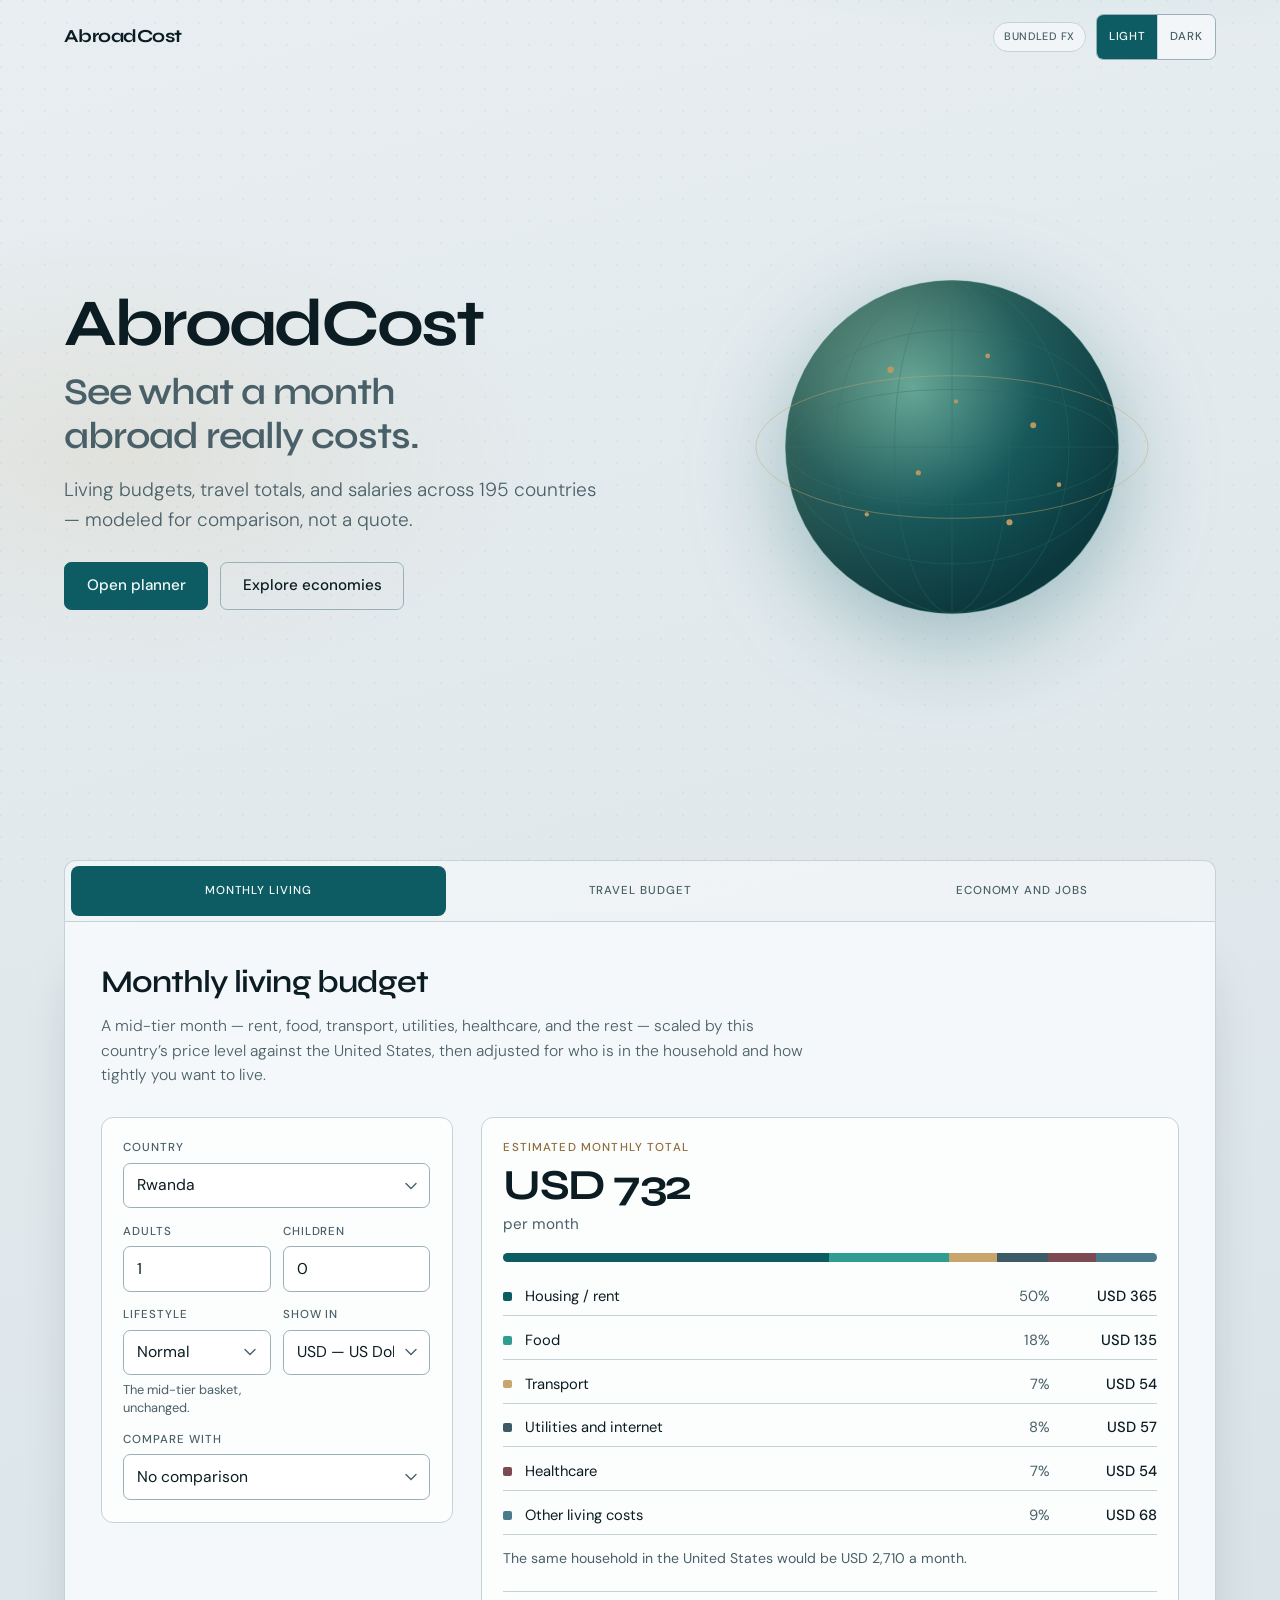
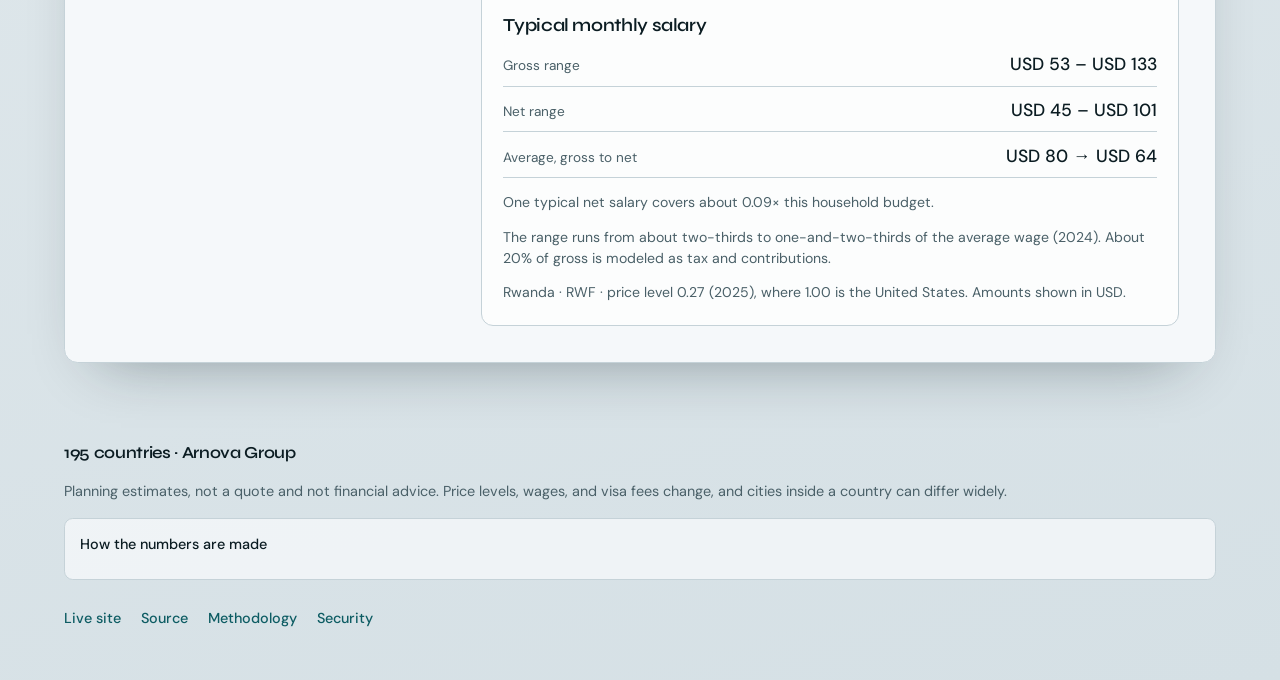
==== commit 9ccc09e6: "Rebuild AbroadCost as a teal/slate planner with live FX fallback and tighter client security. Co-aut" ====
--- a/index.html
+++ b/index.html
@@ -6,9 +6,10 @@
   <title>AbroadCost — Country budget planner</title>
   <meta name="description" content="Compare monthly living costs, salaries, and travel budgets for 195 countries. Planning estimates from World Bank price levels, not a quote.">
   <link rel="canonical" href="https://arnold-rg.github.io/AbroadCost/">
-  <meta name="theme-color" content="#f3eee6">
+  <meta name="theme-color" content="#0d5c63">
   <meta name="color-scheme" content="light dark">
   <meta name="referrer" content="strict-origin-when-cross-origin">
+  <meta http-equiv="Content-Security-Policy" content="default-src 'self'; script-src 'self' 'unsafe-inline'; style-src 'self' 'unsafe-inline'; img-src 'self' data:; font-src 'self'; connect-src 'self' https://api.frankfurter.app; base-uri 'none'; form-action 'self'; frame-ancestors 'none'">
   <meta property="og:type" content="website">
   <meta property="og:site_name" content="AbroadCost">
   <meta property="og:url" content="https://arnold-rg.github.io/AbroadCost/">
@@ -26,8 +27,8 @@
   <meta name="twitter:image:alt" content="AbroadCost, a country budget planner covering 195 countries.">
   <link rel="icon" href="favicon.svg" type="image/svg+xml">
   <link rel="apple-touch-icon" href="apple-touch.png">
-  <link rel="preload" href="fonts/cormorant-500.woff2" as="font" type="font/woff2" crossorigin>
-  <link rel="preload" href="fonts/outfit-400.woff2" as="font" type="font/woff2" crossorigin>
+  <link rel="preload" href="fonts/syne-700.woff2" as="font" type="font/woff2" crossorigin>
+  <link rel="preload" href="fonts/dm-sans-400.woff2" as="font" type="font/woff2" crossorigin>
   <link rel="stylesheet" href="relo.css">
   <script type="application/ld+json">
   {
@@ -49,33 +50,73 @@
       var theme = saved || (matchMedia("(prefers-color-scheme: dark)").matches ? "dark" : "light");
       document.documentElement.setAttribute("data-theme", theme);
       var meta = document.querySelector('meta[name="theme-color"]');
-      if (meta) meta.setAttribute("content", theme === "dark" ? "#0c0f0e" : "#f3eee6");
+      if (meta) meta.setAttribute("content", theme === "dark" ? "#071316" : "#0d5c63");
     })();
   </script>
 </head>
 <body>
-  <a class="skip" href="#main">Skip to planner</a>
-  <div class="wrap">
-    <header class="mast">
-      <div class="mast-bar">
-        <div class="mast-id">
-          <p class="brand">AbroadCost</p>
-          <p class="byline">Country budget planner</p>
-        </div>
-        <div class="theme-switch" role="group" aria-label="Color theme">
-          <button type="button" id="theme-light" data-theme-set="light" aria-pressed="true">Light</button>
-          <button type="button" id="theme-dark" data-theme-set="dark" aria-pressed="false">Dark</button>
-        </div>
+  <a class="skip" href="#planner">Skip to planner</a>
+
+  <header class="topbar">
+    <a class="topbar-brand" href="#top" id="top">AbroadCost</a>
+    <div class="topbar-actions">
+      <span class="fx-pill" id="fx-status" hidden aria-live="polite"></span>
+      <div class="theme-switch" role="group" aria-label="Color theme">
+        <button type="button" id="theme-light" data-theme-set="light" aria-pressed="true">Light</button>
+        <button type="button" id="theme-dark" data-theme-set="dark" aria-pressed="false">Dark</button>
       </div>
-      <h1>Plan a month, a trip, or a move.</h1>
-      <span class="rule" aria-hidden="true"></span>
-      <p class="intro">
-        Monthly living costs, travel budgets, and salaries for 195 countries,
-        across Africa, the Americas, Asia, Europe, and Oceania. The figures are
-        modeled so you can compare places. They are not a quote, and they are not advice.
-      </p>
-      <p class="error" id="data-error" role="alert" hidden></p>
-    </header>
+    </div>
+  </header>
+
+  <section class="hero" aria-labelledby="hero-title">
+    <div class="hero-copy reveal">
+      <p class="brand-mark">AbroadCost</p>
+      <h1 id="hero-title">See what a month abroad really costs.</h1>
+      <p class="hero-support">Living budgets, travel totals, and salaries across 195 countries — modeled for comparison, not a quote.</p>
+      <div class="hero-cta">
+        <a class="btn btn-primary" href="#planner">Open planner</a>
+        <a class="btn btn-ghost" href="#panel-economy" data-tab-jump="economy">Explore economies</a>
+      </div>
+    </div>
+    <div class="hero-visual" aria-hidden="true">
+      <div class="globe-orb">
+        <svg class="globe-svg" viewBox="0 0 420 420" role="img">
+          <defs>
+            <radialGradient id="globe-fill" cx="38%" cy="32%" r="68%">
+              <stop offset="0%" stop-color="var(--globe-hi)"/>
+              <stop offset="55%" stop-color="var(--globe-mid)"/>
+              <stop offset="100%" stop-color="var(--globe-lo)"/>
+            </radialGradient>
+            <linearGradient id="globe-sheen" x1="0" y1="0" x2="1" y2="1">
+              <stop offset="0%" stop-color="var(--sand)" stop-opacity="0.35"/>
+              <stop offset="100%" stop-color="transparent"/>
+            </linearGradient>
+          </defs>
+          <circle class="globe-disk" cx="210" cy="210" r="168" fill="url(#globe-fill)"/>
+          <g class="globe-grid" fill="none" stroke="currentColor" stroke-width="1.1" opacity="0.38">
+            <ellipse cx="210" cy="210" rx="168" ry="168"/>
+            <ellipse cx="210" cy="210" rx="118" ry="168"/>
+            <ellipse cx="210" cy="210" rx="58" ry="168"/>
+            <ellipse cx="210" cy="210" rx="168" ry="58"/>
+            <ellipse cx="210" cy="210" rx="168" ry="118"/>
+            <path d="M42 210h336M210 42v336"/>
+          </g>
+          <g class="globe-dots" fill="var(--sand)">
+            <circle cx="148" cy="132" r="3.2"/><circle cx="246" cy="118" r="2.4"/>
+            <circle cx="292" cy="188" r="3"/><circle cx="176" cy="236" r="2.6"/>
+            <circle cx="124" cy="278" r="2.2"/><circle cx="268" cy="286" r="3.1"/>
+            <circle cx="214" cy="164" r="2.1"/><circle cx="318" cy="248" r="2.3"/>
+          </g>
+          <circle cx="210" cy="210" r="168" fill="url(#globe-sheen)"/>
+          <ellipse class="globe-orbit" cx="210" cy="210" rx="198" ry="72" fill="none" stroke="var(--sand)" stroke-width="1" opacity="0.45"/>
+        </svg>
+        <div class="globe-glow"></div>
+      </div>
+    </div>
+  </section>
+
+  <div class="app-shell" id="planner">
+    <p class="error" id="data-error" role="alert" hidden></p>
 
     <nav class="tabs" role="tablist" aria-label="Planner">
       <button type="button" role="tab" id="tab-monthly" class="on" data-tab="monthly" aria-selected="true" aria-controls="panel-monthly" aria-label="Monthly living" tabindex="0"><span class="tab-long">Monthly living</span><span class="tab-short">Monthly</span></button>
@@ -84,7 +125,7 @@
     </nav>
 
     <main id="main">
-      <section class="panel on" id="panel-monthly" role="tabpanel" aria-labelledby="tab-monthly">
+      <section class="panel on screen" id="panel-monthly" role="tabpanel" aria-labelledby="tab-monthly">
         <div class="panel-copy">
           <h2>Monthly living budget</h2>
           <p class="hint">
@@ -94,11 +135,11 @@
           </p>
         </div>
         <div class="layout">
-          <form class="form" id="form-monthly">
+          <form class="form screen-pane" id="form-monthly">
             <div class="field combo full">
               <label for="m-country-q">Country</label>
               <div class="combo-control">
-                <input id="m-country-q" type="text" role="combobox" aria-expanded="false" aria-controls="m-country-list" aria-autocomplete="list" autocomplete="off" spellcheck="false" autocapitalize="off" aria-required="true">
+                <input id="m-country-q" type="text" role="combobox" aria-expanded="false" aria-controls="m-country-list" aria-autocomplete="list" autocomplete="off" spellcheck="false" autocapitalize="off" maxlength="80" aria-required="true">
                 <svg class="chevron" viewBox="0 0 12 8" aria-hidden="true" focusable="false"><path d="M1 1.5 6 6.5 11 1.5" fill="none" stroke="currentColor" stroke-width="1.4" stroke-linecap="round"/></svg>
               </div>
               <ul id="m-country-list" class="combo-list" role="listbox" aria-label="Countries" hidden></ul>
@@ -107,11 +148,11 @@
             <div class="pair full">
               <div class="field">
                 <label for="m-adults">Adults</label>
-                <input id="m-adults" type="number" inputmode="numeric" min="1" max="10" value="1">
+                <input id="m-adults" type="number" inputmode="numeric" min="1" max="10" value="1" maxlength="2">
               </div>
               <div class="field">
                 <label for="m-children">Children</label>
-                <input id="m-children" type="number" inputmode="numeric" min="0" max="10" value="0">
+                <input id="m-children" type="number" inputmode="numeric" min="0" max="10" value="0" maxlength="2">
               </div>
             </div>
             <div class="field">
@@ -127,7 +168,7 @@
             <div class="field combo">
               <label for="m-currency-q">Show in</label>
               <div class="combo-control">
-                <input id="m-currency-q" type="text" role="combobox" aria-expanded="false" aria-controls="m-currency-list" aria-autocomplete="list" autocomplete="off" spellcheck="false" autocapitalize="off">
+                <input id="m-currency-q" type="text" role="combobox" aria-expanded="false" aria-controls="m-currency-list" aria-autocomplete="list" autocomplete="off" spellcheck="false" autocapitalize="off" maxlength="40">
                 <svg class="chevron" viewBox="0 0 12 8" aria-hidden="true" focusable="false"><path d="M1 1.5 6 6.5 11 1.5" fill="none" stroke="currentColor" stroke-width="1.4" stroke-linecap="round"/></svg>
               </div>
               <ul id="m-currency-list" class="combo-list" role="listbox" aria-label="Currencies" hidden></ul>
@@ -136,7 +177,7 @@
             <div class="field combo full">
               <label for="m-compare-q">Compare with</label>
               <div class="combo-control">
-                <input id="m-compare-q" type="text" role="combobox" aria-expanded="false" aria-controls="m-compare-list" aria-autocomplete="list" autocomplete="off" spellcheck="false" autocapitalize="off">
+                <input id="m-compare-q" type="text" role="combobox" aria-expanded="false" aria-controls="m-compare-list" aria-autocomplete="list" autocomplete="off" spellcheck="false" autocapitalize="off" maxlength="80">
                 <svg class="chevron" viewBox="0 0 12 8" aria-hidden="true" focusable="false"><path d="M1 1.5 6 6.5 11 1.5" fill="none" stroke="currentColor" stroke-width="1.4" stroke-linecap="round"/></svg>
               </div>
               <ul id="m-compare-list" class="combo-list" role="listbox" aria-label="Comparison country" hidden></ul>
@@ -144,7 +185,7 @@
             </div>
           </form>
 
-          <div class="result">
+          <div class="result screen-pane">
             <div class="figure" aria-live="polite">
               <p class="eyebrow">Estimated monthly total</p>
               <p class="big" id="m-total">—</p>
@@ -179,7 +220,7 @@
         </div>
       </section>
 
-      <section class="panel" id="panel-stay" role="tabpanel" aria-labelledby="tab-stay" hidden>
+      <section class="panel screen" id="panel-stay" role="tabpanel" aria-labelledby="tab-stay" hidden>
         <div class="panel-copy">
           <h2>Traveling budget</h2>
           <p class="hint">
@@ -189,11 +230,11 @@
           </p>
         </div>
         <div class="layout">
-          <form class="form" id="form-stay">
+          <form class="form screen-pane" id="form-stay">
             <div class="field combo">
               <label for="s-from-q">Leaving from</label>
               <div class="combo-control">
-                <input id="s-from-q" type="text" role="combobox" aria-expanded="false" aria-controls="s-from-list" aria-autocomplete="list" autocomplete="off" spellcheck="false" autocapitalize="off">
+                <input id="s-from-q" type="text" role="combobox" aria-expanded="false" aria-controls="s-from-list" aria-autocomplete="list" autocomplete="off" spellcheck="false" autocapitalize="off" maxlength="80">
                 <svg class="chevron" viewBox="0 0 12 8" aria-hidden="true" focusable="false"><path d="M1 1.5 6 6.5 11 1.5" fill="none" stroke="currentColor" stroke-width="1.4" stroke-linecap="round"/></svg>
               </div>
               <ul id="s-from-list" class="combo-list" role="listbox" aria-label="Origin countries" hidden></ul>
@@ -202,7 +243,7 @@
             <div class="field combo">
               <label for="s-to-q">Going to</label>
               <div class="combo-control">
-                <input id="s-to-q" type="text" role="combobox" aria-expanded="false" aria-controls="s-to-list" aria-autocomplete="list" autocomplete="off" spellcheck="false" autocapitalize="off">
+                <input id="s-to-q" type="text" role="combobox" aria-expanded="false" aria-controls="s-to-list" aria-autocomplete="list" autocomplete="off" spellcheck="false" autocapitalize="off" maxlength="80">
                 <svg class="chevron" viewBox="0 0 12 8" aria-hidden="true" focusable="false"><path d="M1 1.5 6 6.5 11 1.5" fill="none" stroke="currentColor" stroke-width="1.4" stroke-linecap="round"/></svg>
               </div>
               <ul id="s-to-list" class="combo-list" role="listbox" aria-label="Destination countries" hidden></ul>
@@ -240,11 +281,11 @@
             <div class="pair full">
               <div class="field" id="s-days-wrap">
                 <label for="s-days">Days staying</label>
-                <input id="s-days" type="number" inputmode="numeric" min="1" max="730" value="30">
+                <input id="s-days" type="number" inputmode="numeric" min="1" max="730" value="30" maxlength="3">
               </div>
               <div class="field">
                 <label for="s-people">People</label>
-                <input id="s-people" type="number" inputmode="numeric" min="1" max="12" value="1">
+                <input id="s-people" type="number" inputmode="numeric" min="1" max="12" value="1" maxlength="2">
               </div>
             </div>
             <div class="field">
@@ -279,7 +320,7 @@
             <div class="field combo">
               <label for="s-currency-q">Show in</label>
               <div class="combo-control">
-                <input id="s-currency-q" type="text" role="combobox" aria-expanded="false" aria-controls="s-currency-list" aria-autocomplete="list" autocomplete="off" spellcheck="false" autocapitalize="off">
+                <input id="s-currency-q" type="text" role="combobox" aria-expanded="false" aria-controls="s-currency-list" aria-autocomplete="list" autocomplete="off" spellcheck="false" autocapitalize="off" maxlength="40">
                 <svg class="chevron" viewBox="0 0 12 8" aria-hidden="true" focusable="false"><path d="M1 1.5 6 6.5 11 1.5" fill="none" stroke="currentColor" stroke-width="1.4" stroke-linecap="round"/></svg>
               </div>
               <ul id="s-currency-list" class="combo-list" role="listbox" aria-label="Currencies" hidden></ul>
@@ -287,7 +328,7 @@
             </div>
           </form>
 
-          <div class="result">
+          <div class="result screen-pane">
             <div class="figure" aria-live="polite">
               <p class="eyebrow" id="s-result-label">Estimated traveling budget</p>
               <p class="route" id="s-route"></p>
@@ -302,7 +343,7 @@
         </div>
       </section>
 
-      <section class="panel" id="panel-economy" role="tabpanel" aria-labelledby="tab-economy" hidden>
+      <section class="panel screen" id="panel-economy" role="tabpanel" aria-labelledby="tab-economy" hidden>
         <div class="panel-copy">
           <h2>Economy, jobs, and salaries</h2>
           <p class="hint">
@@ -311,11 +352,11 @@
             on ordinary hiring.
           </p>
         </div>
-        <div class="filters">
+        <div class="filters screen-pane">
           <div class="field combo">
             <label for="e-country-q">Country</label>
             <div class="combo-control">
-              <input id="e-country-q" type="text" role="combobox" aria-expanded="false" aria-controls="e-country-list" aria-autocomplete="list" autocomplete="off" spellcheck="false" autocapitalize="off">
+              <input id="e-country-q" type="text" role="combobox" aria-expanded="false" aria-controls="e-country-list" aria-autocomplete="list" autocomplete="off" spellcheck="false" autocapitalize="off" maxlength="80">
               <svg class="chevron" viewBox="0 0 12 8" aria-hidden="true" focusable="false"><path d="M1 1.5 6 6.5 11 1.5" fill="none" stroke="currentColor" stroke-width="1.4" stroke-linecap="round"/></svg>
             </div>
             <ul id="e-country-list" class="combo-list" role="listbox" aria-label="Countries" hidden></ul>
@@ -334,7 +375,7 @@
           </div>
           <div class="field">
             <label for="e-search">Search the table</label>
-            <input id="e-search" type="search" placeholder="Name or code" autocomplete="off" aria-controls="e-table">
+            <input id="e-search" type="search" placeholder="Name or code" autocomplete="off" maxlength="80" aria-controls="e-table">
           </div>
         </div>
 
@@ -377,32 +418,32 @@
         </div>
 
         <div class="charts">
-          <div class="chart-box">
+          <div class="chart-box reveal">
             <h3 id="chart-gdp-title">Largest economies</h3>
             <canvas id="chart-gdp" aria-hidden="true"></canvas>
             <p class="sr-only" id="chart-gdp-sum"></p>
           </div>
-          <div class="chart-box">
+          <div class="chart-box reveal">
             <h3 id="chart-growth-title">Fastest growth</h3>
             <canvas id="chart-growth" aria-hidden="true"></canvas>
             <p class="sr-only" id="chart-growth-sum"></p>
           </div>
-          <div class="chart-box">
+          <div class="chart-box reveal">
             <h3 id="chart-live-title">Living rate</h3>
             <canvas id="chart-live-rate" aria-hidden="true"></canvas>
             <p class="sr-only" id="chart-live-rate-sum"></p>
           </div>
-          <div class="chart-box">
+          <div class="chart-box reveal">
             <h3 id="chart-job-title">General hiring</h3>
             <canvas id="chart-job-general" aria-hidden="true"></canvas>
             <p class="sr-only" id="chart-job-general-sum"></p>
           </div>
-          <div class="chart-box">
+          <div class="chart-box reveal">
             <h3 id="chart-region-title">Share of listed GDP by region</h3>
             <canvas id="chart-region-gdp" aria-hidden="true"></canvas>
             <ul class="legend" id="region-legend"></ul>
           </div>
-          <div class="chart-box">
+          <div class="chart-box reveal">
             <h3 id="chart-salary-title">Gross and net salary</h3>
             <p class="chart-key"><i data-k="gross"></i> Gross <i data-k="net"></i> Net</p>
             <canvas id="chart-salary" aria-hidden="true"></canvas>
@@ -411,7 +452,7 @@
         </div>
         <p class="quiet chart-note">The marked bar is the country you selected. GDP and growth use the filtered list. Living rate and hiring use that country’s region.</p>
 
-        <div class="table-wrap">
+        <div class="table-wrap screen-pane">
           <table class="data-table" id="e-table">
             <caption>
               <span id="e-count">Countries</span>
@@ -435,43 +476,45 @@
         <p class="quiet" id="e-note"></p>
       </section>
     </main>
-
-    <footer id="site-foot">
-      <p class="foot-brand"><span id="country-count">195</span> countries · Arnova Group</p>
-      <p>Planning estimates, not a quote and not financial advice. Price levels, wages, and visa fees change, and cities inside a country can differ widely.</p>
-      <details class="method">
-        <summary>How the numbers are made</summary>
-        <p>
-          Cost of living is a price level against the United States: the World Bank PPP
-          conversion factor divided by the official exchange rate, held inside a planning
-          band when dual exchange rates would distort it. The monthly budget starts from a
-          mid-tier US basket, then scales by that price level, the lifestyle you pick, and
-          household size. Another adult counts as about two-thirds of a basket, a child
-          about two-fifths, and housing grows more slowly than the rest.
-        </p>
-        <p>
-          Travel uses daily lodging, food, and local rates on the same price level, plus a
-          visa-fee ballpark, paperwork, and a flight from the distance between capitals.
-          A permanent move is a one-time relocation — deposit, setup, flights, papers —
-          plus the monthly budget.
-        </p>
-        <p>
-          Salaries are indicative formal-sector averages, with a low-to-high band at roughly
-          two-thirds to one-and-two-thirds of the average. Net pay uses an approximate tax
-          and social wedge. The living rate on the economy tab compares typical take-home
-          pay with a decent one-person budget. It is not the household budget from the
-          monthly tab. The general job figure blends unemployment, growth, and a mild drag
-          from very low pay. It is not a score for a specific profession.
-        </p>
-        <p id="source-line"></p>
-      </details>
-      <p class="foot-links">
-        <a href="https://arnold-rg.github.io/AbroadCost/">Live site</a>
-        <a href="https://github.com/Arnold-RG/AbroadCost">Source</a>
-        <a href="https://github.com/Arnold-RG/AbroadCost/blob/main/docs/DATA_AND_METHODOLOGY.md">Methodology</a>
+  </div>
+
+  <footer id="site-foot">
+    <p class="foot-brand"><span id="country-count">195</span> countries · Arnova Group</p>
+    <p>Planning estimates, not a quote and not financial advice. Price levels, wages, and visa fees change, and cities inside a country can differ widely.</p>
+    <details class="method">
+      <summary>How the numbers are made</summary>
+      <p>
+        Cost of living is a price level against the United States: the World Bank PPP
+        conversion factor divided by the official exchange rate, held inside a planning
+        band when dual exchange rates would distort it. The monthly budget starts from a
+        mid-tier US basket, then scales by that price level, the lifestyle you pick, and
+        household size. Another adult counts as about two-thirds of a basket, a child
+        about two-fifths, and housing grows more slowly than the rest.
       </p>
-    </footer>
-  </div>
+      <p>
+        Travel uses daily lodging, food, and local rates on the same price level, plus a
+        visa-fee ballpark, paperwork, and a flight from the distance between capitals.
+        A permanent move is a one-time relocation — deposit, setup, flights, papers —
+        plus the monthly budget.
+      </p>
+      <p>
+        Salaries are indicative formal-sector averages, with a low-to-high band at roughly
+        two-thirds to one-and-two-thirds of the average. Net pay uses an approximate tax
+        and social wedge. The living rate on the economy tab compares typical take-home
+        pay with a decent one-person budget. It is not the household budget from the
+        monthly tab. The general job figure blends unemployment, growth, and a mild drag
+        from very low pay. It is not a score for a specific profession.
+      </p>
+      <p id="source-line"></p>
+    </details>
+    <p class="foot-links">
+      <a href="https://arnold-rg.github.io/AbroadCost/" rel="noopener noreferrer">Live site</a>
+      <a href="https://github.com/Arnold-RG/AbroadCost" rel="noopener noreferrer">Source</a>
+      <a href="https://github.com/Arnold-RG/AbroadCost/blob/main/docs/DATA_AND_METHODOLOGY.md" rel="noopener noreferrer">Methodology</a>
+      <a href="https://github.com/Arnold-RG/AbroadCost/blob/main/SECURITY.md" rel="noopener noreferrer">Security</a>
+    </p>
+  </footer>
+
   <noscript>
     <p class="error noscript">AbroadCost calculates in the browser. Turn on JavaScript to use the planner.</p>
   </noscript>
--- a/relo.css
+++ b/relo.css
@@ -1,113 +1,123 @@
-/* AbroadCost — ivory, emerald, and a thin gold thread. */
+/* AbroadCost — deep teal, slate, warm sand. ScreensDesign planner. */
 
 @font-face {
-  font-family: "Cormorant Garamond";
+  font-family: Syne;
   font-style: normal;
   font-weight: 500;
   font-display: swap;
-  src: url("fonts/cormorant-500.woff2") format("woff2");
+  src: url("fonts/syne-500.woff2") format("woff2");
 }
 @font-face {
-  font-family: "Cormorant Garamond";
+  font-family: Syne;
   font-style: normal;
   font-weight: 600;
   font-display: swap;
-  src: url("fonts/cormorant-600.woff2") format("woff2");
+  src: url("fonts/syne-600.woff2") format("woff2");
 }
 @font-face {
-  font-family: "Cormorant Garamond";
-  font-style: italic;
-  font-weight: 500;
+  font-family: Syne;
+  font-style: normal;
+  font-weight: 700;
   font-display: swap;
-  src: url("fonts/cormorant-500i.woff2") format("woff2");
+  src: url("fonts/syne-700.woff2") format("woff2");
 }
 @font-face {
-  font-family: Outfit;
+  font-family: "DM Sans";
   font-style: normal;
   font-weight: 300;
   font-display: swap;
-  src: url("fonts/outfit-300.woff2") format("woff2");
+  src: url("fonts/dm-sans-300.woff2") format("woff2");
 }
 @font-face {
-  font-family: Outfit;
+  font-family: "DM Sans";
   font-style: normal;
   font-weight: 400;
   font-display: swap;
-  src: url("fonts/outfit-400.woff2") format("woff2");
+  src: url("fonts/dm-sans-400.woff2") format("woff2");
 }
 @font-face {
-  font-family: Outfit;
+  font-family: "DM Sans";
   font-style: normal;
   font-weight: 500;
   font-display: swap;
-  src: url("fonts/outfit-500.woff2") format("woff2");
+  src: url("fonts/dm-sans-500.woff2") format("woff2");
 }
 
 :root,
 html[data-theme="light"] {
-  --bg: #f3eee6;
-  --surface: #faf7f2;
-  --ink: #1b1916;
-  --muted: #5c564c;
-  --line: #e4dccf;
-  --line-strong: #cfc3ae;
-  --accent: #16382e;
-  --accent-ink: #f6f1e8;
-  --gold: #a68556;
-  --gold-deep: #6e5228;
-  --field: #fffcf8;
-  --soft: #f4efe6;
-  --accent-soft: #e8f0eb;
-  --danger: #7c2e38;
-  --focus: #16382e;
-  --shadow: 0 28px 70px -40px rgba(28, 24, 18, 0.55);
-  --drop: 0 22px 44px -30px rgba(28, 24, 18, 0.7);
-  --c1: #16382e;
-  --c2: #3e6b56;
-  --c3: #8d6a3a;
-  --c4: #6b5344;
-  --c5: #7c3d49;
-  --c6: #3e5c68;
+  --bg: #e8eef1;
+  --bg-deep: #d5e0e5;
+  --surface: #f5f8fa;
+  --ink: #0b1c22;
+  --muted: #4a6068;
+  --line: #c5d2d8;
+  --line-strong: #9aafb8;
+  --accent: #0d5c63;
+  --accent-ink: #f2faf9;
+  --sand: #c9a46c;
+  --sand-deep: #8f6d3a;
+  --mint: #2f9e90;
+  --field: #ffffff;
+  --soft: #e2ebef;
+  --accent-soft: #d4ece9;
+  --danger: #9b2c3a;
+  --focus: #0d5c63;
+  --shadow: 0 28px 60px -36px rgba(11, 28, 34, 0.45);
+  --drop: 0 18px 40px -24px rgba(11, 28, 34, 0.55);
+  --c1: #0d5c63;
+  --c2: #2f9e90;
+  --c3: #c9a46c;
+  --c4: #3d5a66;
+  --c5: #7c4a52;
+  --c6: #4a7a8c;
   --c7: #b08968;
-  --bar-hi: #16382e;
-  --bar-muted: #7d6e5a;
-  --track: #e7dfd2;
-  --hover: #f3eee6;
-  --serif: "Cormorant Garamond", "Iowan Old Style", Palatino, "Palatino Linotype", Georgia, serif;
-  --sans: Outfit, "Avenir Next", "Segoe UI", sans-serif;
+  --bar-hi: #0d5c63;
+  --bar-muted: #8aa0a8;
+  --track: #d7e2e7;
+  --hover: #e0e9ed;
+  --globe-hi: #5eb8ad;
+  --globe-mid: #0d5c63;
+  --globe-lo: #0a3a40;
+  --display: Syne, "Avenir Next Condensed", "Segoe UI", sans-serif;
+  --sans: "DM Sans", "Avenir Next", "Segoe UI", sans-serif;
   --color-scheme: light;
   color-scheme: light;
 }
 
 html[data-theme="dark"] {
-  --bg: #0c0f0e;
-  --surface: #141a17;
-  --ink: #f4efe6;
-  --muted: #cbbfae;
-  --line: #2c3531;
-  --line-strong: #445049;
-  --accent: #d4b483;
-  --accent-ink: #16130e;
-  --gold: #d4b483;
-  --gold-deep: #e6d3b0;
-  --field: #0e1311;
-  --soft: #1b2420;
-  --accent-soft: #24312c;
-  --danger: #f0b4b4;
-  --focus: #e6d3b0;
-  --shadow: 0 30px 70px -36px rgba(0, 0, 0, 0.75);
-  --drop: 0 22px 44px -24px rgba(0, 0, 0, 0.8);
-  --c1: #d4b483;
-  --c2: #8fb9a4;
-  --c3: #e4cba0;
-  --c4: #d7b0a4;
-  --c5: #a9c4ce;
-  --c6: #c4b49a;
+  --bg: #071316;
+  --bg-deep: #040d10;
+  --surface: #0e1c20;
+  --ink: #e8f1f3;
+  --muted: #9bb0b8;
+  --line: #243840;
+  --line-strong: #3a5560;
+  --accent: #5ec4b6;
+  --accent-ink: #06201d;
+  --sand: #d4b896;
+  --sand-deep: #e8d4b4;
+  --mint: #5ec4b6;
+  --field: #0a1519;
+  --soft: #132428;
+  --accent-soft: #16353a;
+  --danger: #f0b4b8;
+  --focus: #5ec4b6;
+  --shadow: 0 30px 70px -32px rgba(0, 0, 0, 0.75);
+  --drop: 0 22px 44px -20px rgba(0, 0, 0, 0.8);
+  --c1: #5ec4b6;
+  --c2: #d4b896;
+  --c3: #7ab8c8;
+  --c4: #c4a090;
+  --c5: #8fb9a4;
+  --c6: #a9c4ce;
   --c7: #6ea58c;
-  --bar-hi: #d4b483;
-  --bar-muted: #5f736b;
-  --track: #24302c;
-  --hover: #1c2622;
+  --bar-hi: #5ec4b6;
+  --bar-muted: #4a646c;
+  --track: #1a2c32;
+  --hover: #15262c;
+  --globe-hi: #7fd4c8;
+  --globe-mid: #1a6b72;
+  --globe-lo: #071316;
   --color-scheme: dark;
   color-scheme: dark;
 }
@@ -120,6 +130,7 @@
   font-size: 100%;
   background: var(--bg);
   color-scheme: var(--color-scheme);
+  scroll-behavior: smooth;
 }
 
 body {
@@ -128,14 +139,16 @@
   min-height: 100dvh;
   font-family: var(--sans);
   font-weight: 400;
-  font-size: clamp(1rem, 0.96rem + 0.18vw, 1.125rem);
-  line-height: 1.6;
+  font-size: clamp(1rem, 0.96rem + 0.18vw, 1.1rem);
+  line-height: 1.55;
   color: var(--ink);
   background:
-    radial-gradient(1200px 480px at 50% -80px, color-mix(in srgb, var(--gold) 16%, transparent), transparent 70%),
-    var(--bg);
+    radial-gradient(900px 420px at 85% -10%, color-mix(in srgb, var(--mint) 22%, transparent), transparent 65%),
+    radial-gradient(700px 380px at 10% 20%, color-mix(in srgb, var(--sand) 14%, transparent), transparent 60%),
+    linear-gradient(165deg, var(--bg) 0%, var(--bg-deep) 100%);
   padding-left: env(safe-area-inset-left);
   padding-right: env(safe-area-inset-right);
+  overflow-x: hidden;
 }
 
 body::before {
@@ -144,20 +157,17 @@
   inset: 0;
   pointer-events: none;
   z-index: 0;
-  opacity: 0.45;
-  background-image: url("paper.png");
-  background-size: 180px 180px;
-  mix-blend-mode: multiply;
-}
-
-html[data-theme="dark"] body::before {
-  opacity: 0.22;
-  mix-blend-mode: soft-light;
-}
+  opacity: 0.28;
+  background-image:
+    radial-gradient(circle at 1px 1px, color-mix(in srgb, var(--ink) 12%, transparent) 1px, transparent 0);
+  background-size: 22px 22px;
+}
+
+html[data-theme="dark"] body::before { opacity: 0.18; }
 
 ::selection {
-  background: color-mix(in srgb, var(--gold) 55%, white);
-  color: #1b1916;
+  background: color-mix(in srgb, var(--mint) 45%, white);
+  color: #0b1c22;
 }
 
 :focus { outline: none; }
@@ -170,695 +180,15 @@
   position: absolute;
   left: 0.75rem;
   top: -4rem;
-  z-index: 80;
+  z-index: 100;
   background: var(--accent);
   color: var(--accent-ink);
-  padding: 0.6rem 0.9rem;
+  padding: 0.65rem 1rem;
   text-decoration: none;
+  border-radius: 0.35rem;
+  font-weight: 500;
 }
 .skip:focus { top: 0.75rem; }
-
-.wrap {
-  position: relative;
-  z-index: 1;
-  width: min(76rem, calc(100% - clamp(1.25rem, 4vw, 5rem)));
-  margin-inline: auto;
-  padding: clamp(1rem, 2.4vw, 2.25rem) 0 clamp(3rem, 6vw, 5rem);
-}
-
-.mast-bar {
-  display: flex;
-  justify-content: space-between;
-  align-items: flex-end;
-  gap: 1rem 1.5rem;
-  padding-bottom: 1.15rem;
-  border-bottom: 1px solid var(--line);
-  margin-bottom: clamp(1.4rem, 3vw, 2.4rem);
-}
-
-.mast-id { min-width: 0; }
-
-.brand {
-  margin: 0;
-  font-family: var(--serif);
-  font-style: italic;
-  font-weight: 500;
-  font-size: clamp(1.85rem, 1.4rem + 1.2vw, 2.45rem);
-  letter-spacing: -0.02em;
-  line-height: 1;
-  color: var(--ink);
-}
-
-.byline {
-  margin: 0.4rem 0 0;
-  font-size: 0.68rem;
-  font-weight: 500;
-  letter-spacing: 0.18em;
-  text-transform: uppercase;
-  color: var(--muted);
-}
-
-.theme-switch {
-  display: inline-flex;
-  flex: 0 0 auto;
-  border: 1px solid var(--line-strong);
-  background: color-mix(in srgb, var(--surface) 80%, transparent);
-}
-
-.theme-switch button {
-  min-width: 4.4rem;
-  min-height: 2.75rem;
-  padding: 0.4rem 0.85rem;
-  border: 0;
-  background: transparent;
-  color: var(--muted);
-  font: inherit;
-  font-size: 0.78rem;
-  font-weight: 500;
-  letter-spacing: 0.12em;
-  text-transform: uppercase;
-  cursor: pointer;
-}
-.theme-switch button + button { border-left: 1px solid var(--line); }
-.theme-switch button[aria-pressed="true"] {
-  background: var(--accent);
-  color: var(--accent-ink);
-}
-
-h1 {
-  margin: 0;
-  max-width: 16ch;
-  font-family: var(--serif);
-  font-weight: 500;
-  font-size: clamp(2.35rem, 1.5rem + 2.8vw, 4.35rem);
-  line-height: 0.98;
-  letter-spacing: -0.025em;
-  text-wrap: balance;
-}
-
-.rule {
-  display: block;
-  width: 3.25rem;
-  height: 1px;
-  margin: 1.15rem 0 1.1rem;
-  background: var(--gold);
-}
-
-.intro {
-  margin: 0;
-  max-width: 38rem;
-  font-weight: 300;
-  font-size: clamp(1.05rem, 1rem + 0.25vw, 1.28rem);
-  line-height: 1.65;
-  color: var(--muted);
-}
-
-.error {
-  margin: 1rem 0 0;
-  padding: 0.8rem 1rem;
-  border: 1px solid var(--danger);
-  color: var(--danger);
-  background: var(--surface);
-}
-.noscript {
-  width: min(40rem, calc(100% - 2rem));
-  margin: 1rem auto;
-}
-
-.tabs {
-  display: grid;
-  grid-template-columns: repeat(3, minmax(0, 1fr));
-  gap: 0.45rem;
-  margin: clamp(1.6rem, 3vw, 2.4rem) 0 0;
-}
-
-.tabs button {
-  position: relative;
-  min-height: 3.1rem;
-  padding: 0.75rem 0.35rem 0.85rem;
-  border: 1px solid transparent;
-  background: transparent;
-  color: var(--muted);
-  font: inherit;
-  font-size: 0.66rem;
-  font-weight: 500;
-  letter-spacing: 0.12em;
-  text-transform: uppercase;
-  line-height: 1.25;
-  text-align: center;
-  cursor: pointer;
-}
-
-.tabs button.on {
-  color: var(--ink);
-  background: var(--surface);
-  border-color: var(--line);
-  border-bottom-color: var(--surface);
-  margin-bottom: -1px;
-  z-index: 2;
-}
-
-.tab-short { display: none; }
-
-.tabs button.on::before {
-  content: "";
-  position: absolute;
-  top: 0.55rem;
-  left: 18%;
-  right: 18%;
-  height: 1px;
-  background: var(--gold);
-}
-
-.panel { display: none; }
-.panel.on {
-  display: block;
-  position: relative;
-  z-index: 1;
-  background: var(--surface);
-  border: 1px solid var(--line);
-  box-shadow: var(--shadow);
-  padding: clamp(1.35rem, 2.8vw, 2.75rem);
-}
-
-.panel-copy { max-width: 44rem; margin-bottom: clamp(1.25rem, 2.5vw, 2rem); }
-.panel-copy h2 {
-  margin: 0 0 0.45rem;
-  font-family: var(--serif);
-  font-weight: 500;
-  font-size: clamp(1.7rem, 1.3rem + 1vw, 2.35rem);
-  letter-spacing: -0.02em;
-  line-height: 1.1;
-}
-.hint {
-  margin: 0;
-  color: var(--muted);
-  max-width: 46rem;
-}
-
-.layout { display: grid; gap: clamp(1.5rem, 3vw, 2.75rem); }
-
-.form {
-  display: grid;
-  gap: 1.05rem 1rem;
-  align-content: start;
-}
-.form .full { grid-column: 1 / -1; }
-.pair {
-  display: grid;
-  grid-template-columns: 1fr 1fr;
-  gap: 0.85rem;
-}
-
-.field label,
-.eyebrow,
-.stat > span,
-.salary-dl dt,
-.data-table th,
-.chart-box h3,
-.field-hint {
-  font-family: var(--sans);
-}
-
-label {
-  display: block;
-  margin-bottom: 0.4rem;
-  font-size: 0.68rem;
-  font-weight: 500;
-  letter-spacing: 0.16em;
-  text-transform: uppercase;
-  color: var(--muted);
-}
-
-input,
-select {
-  width: 100%;
-  min-height: 3rem;
-  padding: 0.55rem 0.8rem;
-  border: 1px solid var(--line-strong);
-  border-radius: 0;
-  background: var(--field);
-  color: var(--ink);
-  font: inherit;
-  font-size: 1rem;
-}
-
-select {
-  appearance: none;
-  padding-right: 2.2rem;
-  background-image: linear-gradient(45deg, transparent 50%, var(--muted) 50%), linear-gradient(135deg, var(--muted) 50%, transparent 50%);
-  background-position: calc(100% - 1.05rem) 50%, calc(100% - 0.7rem) 50%;
-  background-size: 0.35rem 0.35rem, 0.35rem 0.35rem;
-  background-repeat: no-repeat;
-}
-
-.field-hint {
-  margin: 0.4rem 0 0;
-  font-size: 0.85rem;
-  letter-spacing: 0;
-  text-transform: none;
-  font-weight: 400;
-  color: var(--muted);
-}
-
-.combo { position: relative; }
-.combo-control { position: relative; }
-.combo-control input {
-  padding-right: 2.2rem;
-  text-overflow: ellipsis;
-}
-.chevron {
-  position: absolute;
-  right: 0.85rem;
-  top: 50%;
-  width: 0.75rem;
-  height: 0.5rem;
-  transform: translateY(-50%);
-  color: var(--muted);
-  pointer-events: none;
-}
-
-.combo-list {
-  position: absolute;
-  z-index: 40;
-  left: 0;
-  right: 0;
-  top: calc(100% + 0.35rem);
-  max-height: min(18rem, 48vh);
-  margin: 0;
-  padding: 0.3rem 0;
-  overflow: auto;
-  list-style: none;
-  background: var(--surface);
-  border: 1px solid var(--line-strong);
-  box-shadow: var(--drop);
-  overscroll-behavior: contain;
-}
-.combo-list.flip {
-  top: auto;
-  bottom: calc(100% + 0.35rem);
-}
-.combo-list[hidden] { display: none; }
-.combo-list [role="option"] {
-  display: flex;
-  justify-content: space-between;
-  align-items: baseline;
-  gap: 0.75rem;
-  min-height: 2.75rem;
-  padding: 0.45rem 0.85rem;
-  cursor: pointer;
-}
-.combo-list [role="option"].active { background: var(--accent-soft); }
-.combo-list [role="option"][aria-disabled="true"] {
-  color: var(--muted);
-  cursor: default;
-}
-.opt-meta {
-  color: var(--muted);
-  font-size: 0.78rem;
-  letter-spacing: 0.04em;
-  white-space: nowrap;
-}
-
-.swap {
-  width: 100%;
-  min-height: 2.85rem;
-  border: 1px solid var(--line-strong);
-  background: transparent;
-  color: var(--ink);
-  font: inherit;
-  font-size: 0.72rem;
-  font-weight: 500;
-  letter-spacing: 0.16em;
-  text-transform: uppercase;
-  cursor: pointer;
-}
-
-.result { min-width: 0; }
-
-.figure { margin: 0 0 1.15rem; }
-.eyebrow {
-  margin: 0 0 0.35rem;
-  font-size: 0.68rem;
-  font-weight: 500;
-  letter-spacing: 0.18em;
-  text-transform: uppercase;
-  color: var(--gold-deep);
-}
-
-.big {
-  margin: 0;
-  font-family: var(--serif);
-  font-weight: 500;
-  font-size: clamp(2.6rem, 1.5rem + 3.4vw, 4.8rem);
-  line-height: 0.92;
-  letter-spacing: -0.03em;
-  font-variant-numeric: lining-nums tabular-nums;
-  overflow-wrap: anywhere;
-}
-.big.is-long {
-  font-size: clamp(1.8rem, 1.1rem + 2vw, 3rem);
-}
-.big-sub {
-  margin: 0.45rem 0 0;
-  color: var(--muted);
-  font-size: 0.95rem;
-}
-
-.route {
-  display: flex;
-  flex-wrap: wrap;
-  align-items: baseline;
-  gap: 0.25rem 0.55rem;
-  margin: 0 0 0.75rem;
-}
-.route .name {
-  font-family: var(--serif);
-  font-style: italic;
-  font-weight: 500;
-  font-size: clamp(1.7rem, 1.2rem + 1.4vw, 2.55rem);
-  line-height: 1.05;
-  letter-spacing: -0.02em;
-}
-.route .to {
-  font-size: 0.66rem;
-  font-weight: 500;
-  letter-spacing: 0.18em;
-  text-transform: uppercase;
-  color: var(--muted);
-}
-.route-meta {
-  margin: 0.35rem 0 0;
-  color: var(--muted);
-  font-size: 0.92rem;
-}
-
-.share {
-  display: flex;
-  width: 100%;
-  height: 0.55rem;
-  background: var(--track);
-  margin: 0.2rem 0 1rem;
-}
-.share i { display: block; height: 100%; }
-
-.rows { display: grid; }
-.row {
-  display: grid;
-  grid-template-columns: 0.7rem minmax(0, 1fr) auto auto;
-  column-gap: 0.7rem;
-  align-items: baseline;
-  padding: 0.62rem 0;
-  border-bottom: 1px solid var(--line);
-}
-.row.section {
-  grid-template-columns: 1fr;
-  border-bottom: 0;
-  padding: 1.25rem 0 0.15rem;
-  font-size: 0.66rem;
-  font-weight: 500;
-  letter-spacing: 0.16em;
-  text-transform: uppercase;
-  color: var(--muted);
-}
-.row.total .amt {
-  font-family: var(--serif);
-  font-size: 1.45rem;
-  font-weight: 500;
-  letter-spacing: -0.02em;
-}
-.swatch {
-  width: 0.55rem;
-  height: 0.55rem;
-  align-self: center;
-}
-.pct {
-  color: var(--muted);
-  font-variant-numeric: tabular-nums;
-  font-size: 0.85rem;
-  min-width: 2.5rem;
-  text-align: right;
-}
-.amt {
-  font-variant-numeric: lining-nums tabular-nums;
-  text-align: right;
-  white-space: nowrap;
-}
-
-.quiet, .note {
-  margin: 0.85rem 0 0;
-  color: var(--muted);
-  font-size: 0.92rem;
-}
-.compare {
-  margin: 1rem 0 0;
-  padding-top: 0.9rem;
-  border-top: 1px solid var(--line);
-  font-size: 1.02rem;
-}
-
-.salary-block {
-  margin-top: 1.6rem;
-  padding-top: 1.2rem;
-  border-top: 1px solid var(--line);
-}
-.salary-block h3,
-.chart-box h3 {
-  margin: 0 0 0.75rem;
-  font-family: var(--serif);
-  font-weight: 500;
-  font-size: 1.45rem;
-  letter-spacing: -0.02em;
-}
-.salary-dl { margin: 0; }
-.salary-dl > div {
-  display: grid;
-  grid-template-columns: minmax(7rem, 12rem) minmax(0, 1fr);
-  gap: 0.75rem 1rem;
-  padding: 0.7rem 0;
-  border-bottom: 1px solid var(--line);
-}
-.salary-dl dt {
-  margin: 0;
-  font-size: 0.68rem;
-  font-weight: 500;
-  letter-spacing: 0.14em;
-  text-transform: uppercase;
-  color: var(--muted);
-  align-self: center;
-}
-.salary-dl dd {
-  margin: 0;
-  font-variant-numeric: lining-nums tabular-nums;
-  overflow-wrap: anywhere;
-}
-
-.filters {
-  display: grid;
-  gap: 1rem;
-  margin-bottom: 0.5rem;
-}
-
-.stat-grid {
-  display: grid;
-  grid-template-columns: 1fr;
-  margin: 1.25rem 0 0.4rem;
-  border-top: 1px solid var(--line);
-}
-.stat {
-  padding: 1rem 1.25rem 1.05rem 0;
-  border-bottom: 1px solid var(--line);
-}
-.stat > span {
-  display: block;
-  margin-bottom: 0.3rem;
-  font-size: 0.66rem;
-  font-weight: 500;
-  letter-spacing: 0.16em;
-  text-transform: uppercase;
-  color: var(--muted);
-}
-.stat strong {
-  display: block;
-  font-family: var(--serif);
-  font-weight: 500;
-  font-size: clamp(1.55rem, 1.2rem + 0.8vw, 2.15rem);
-  line-height: 1.05;
-  letter-spacing: -0.02em;
-  font-variant-numeric: lining-nums tabular-nums;
-  overflow-wrap: anywhere;
-}
-.stat.feature strong {
-  font-size: clamp(2.1rem, 1.5rem + 1.6vw, 3.15rem);
-}
-.stat small {
-  display: block;
-  margin-top: 0.35rem;
-  color: var(--muted);
-  font-size: 0.88rem;
-}
-.stat .is-down { color: var(--danger); }
-
-.charts {
-  display: grid;
-  gap: 1rem;
-  margin: 1.5rem 0 0.5rem;
-}
-.chart-box {
-  min-width: 0;
-  padding: 1rem 1rem 0.85rem;
-  background: color-mix(in srgb, var(--bg) 55%, var(--surface));
-  border: 1px solid var(--line);
-}
-.chart-box h3 { font-size: 1.25rem; margin-bottom: 0.55rem; }
-.chart-box canvas { width: 100%; display: block; }
-.chart-note { margin-top: 0.35rem; }
-
-.chart-key, .legend {
-  display: flex;
-  flex-wrap: wrap;
-  gap: 0.4rem 1rem;
-  align-items: center;
-  margin: 0 0 0.65rem;
-  padding: 0;
-  list-style: none;
-  color: var(--muted);
-  font-size: 0.85rem;
-}
-.chart-key { margin-bottom: 0.4rem; }
-.chart-key i, .legend i, .swatch, .share i { background: var(--c7); }
-.chart-key i {
-  display: inline-block;
-  width: 0.65rem;
-  height: 0.65rem;
-  margin-right: 0.35rem;
-  vertical-align: -0.05rem;
-}
-.legend i {
-  display: inline-block;
-  width: 0.6rem;
-  height: 0.6rem;
-  margin-right: 0.35rem;
-}
-
-i[data-k="housing"], i[data-k="lodging"], i[data-k="c1"], i[data-k="gross"] { background: var(--c1); }
-i[data-k="food"], i[data-k="c2"] { background: var(--c2); }
-i[data-k="transport"], i[data-k="c3"] { background: var(--c3); }
-i[data-k="utilities"], i[data-k="local"], i[data-k="c4"] { background: var(--c4); }
-i[data-k="healthcare"], i[data-k="arrival"], i[data-k="c5"] { background: var(--c5); }
-i[data-k="other"], i[data-k="flights"], i[data-k="c6"], i[data-k="net"] { background: var(--c6); }
-i[data-k="visa"], i[data-k="papers"], i[data-k="purpose"], i[data-k="deposit"], i[data-k="setup"], i[data-k="settling"], i[data-k="c7"] { background: var(--c7); }
-
-.table-wrap {
-  margin-top: 1.35rem;
-  max-height: min(70vh, 42rem);
-  overflow: auto;
-  border: 1px solid var(--line);
-}
-.data-table {
-  width: 100%;
-  border-collapse: collapse;
-  font-size: 0.95rem;
-}
-.data-table caption {
-  caption-side: top;
-  text-align: left;
-  padding: 0.75rem 0.85rem;
-  color: var(--muted);
-}
-.cap-hint { margin-left: 0.75rem; }
-.data-table th,
-.data-table td {
-  padding: 0.7rem 0.75rem;
-  border-bottom: 1px solid var(--line);
-  text-align: left;
-  white-space: nowrap;
-  background: var(--surface);
-}
-.data-table th {
-  position: sticky;
-  top: 0;
-  z-index: 2;
-  font-size: 0.66rem;
-  font-weight: 500;
-  letter-spacing: 0.12em;
-  text-transform: uppercase;
-  color: var(--muted);
-}
-.data-table th button {
-  border: 0;
-  background: none;
-  padding: 0;
-  color: inherit;
-  font: inherit;
-  letter-spacing: inherit;
-  text-transform: inherit;
-  cursor: pointer;
-  text-align: left;
-}
-.data-table th:nth-child(n+3),
-.data-table td:nth-child(n+3) { text-align: right; font-variant-numeric: tabular-nums; }
-.data-table th:nth-child(n+3) button { width: 100%; text-align: right; }
-.data-table th:first-child,
-.data-table td:first-child {
-  position: sticky;
-  left: 0;
-  z-index: 1;
-}
-.data-table th:first-child { z-index: 3; }
-.data-table tbody tr { cursor: pointer; }
-.data-table tr.on td { background: var(--accent-soft); }
-.row-btn {
-  border: 0;
-  background: none;
-  padding: 0;
-  color: inherit;
-  font: inherit;
-  cursor: pointer;
-  text-align: left;
-}
-.empty-row td {
-  text-align: left;
-  color: var(--muted);
-  white-space: normal;
-}
-
-footer {
-  margin-top: clamp(2rem, 4vw, 3.25rem);
-  padding-top: 1.25rem;
-  border-top: 1px solid var(--line);
-  color: var(--muted);
-  font-size: 0.95rem;
-}
-.foot-brand {
-  margin: 0 0 0.4rem;
-  color: var(--ink);
-  font-family: var(--serif);
-  font-style: italic;
-  font-size: 1.35rem;
-}
-footer p { margin: 0.55rem 0 0; max-width: 44rem; }
-.method { margin-top: 1rem; max-width: 44rem; }
-.method summary {
-  cursor: pointer;
-  color: var(--ink);
-  font-weight: 500;
-}
-.method p { margin-top: 0.75rem; }
-.foot-links {
-  display: flex;
-  flex-wrap: wrap;
-  gap: 0.35rem 1.25rem;
-  margin-top: 1.15rem;
-}
-.foot-links a,
-.text-link {
-  color: var(--gold-deep);
-  text-underline-offset: 0.18em;
-}
-.miss { padding-top: 12vh; }
-.miss h1 { margin-top: 1.5rem; }
-.miss .intro { margin-top: 1rem; }
 
 .sr-only {
   position: absolute;
@@ -872,128 +202,911 @@
   border: 0;
 }
 
-@media (hover: hover) {
-  .tabs button:hover,
-  .theme-switch button:hover,
-  .swap:hover,
-  .data-table th button:hover,
-  .row-btn:hover { color: var(--ink); }
-  .swap:hover,
-  input:hover,
-  select:hover { border-color: var(--gold); }
-  .data-table tbody tr:hover td { background: var(--hover); }
-  .data-table tr.on:hover td { background: var(--accent-soft); }
-  .foot-links a:hover { color: var(--ink); }
-}
-
-@media (max-width: 520px) {
+/* —— Top bar —— */
+.topbar {
+  position: relative;
+  z-index: 20;
+  display: flex;
+  align-items: center;
+  justify-content: space-between;
+  gap: 1rem;
+  width: min(72rem, calc(100% - clamp(1.25rem, 4vw, 4rem)));
+  margin-inline: auto;
+  padding: max(0.85rem, env(safe-area-inset-top)) 0 0.5rem;
+}
+
+.topbar-brand {
+  font-family: var(--display);
+  font-weight: 700;
+  font-size: 1.15rem;
+  letter-spacing: -0.03em;
+  color: var(--ink);
+  text-decoration: none;
+}
+
+.topbar-actions {
+  display: flex;
+  align-items: center;
+  gap: 0.65rem;
+}
+
+.fx-pill {
+  font-size: 0.68rem;
+  font-weight: 500;
+  letter-spacing: 0.04em;
+  text-transform: uppercase;
+  color: var(--muted);
+  padding: 0.35rem 0.65rem;
+  border: 1px solid var(--line);
+  border-radius: 999px;
+  background: color-mix(in srgb, var(--surface) 80%, transparent);
+  max-width: 12rem;
+  white-space: nowrap;
+  overflow: hidden;
+  text-overflow: ellipsis;
+}
+
+.theme-switch {
+  display: inline-flex;
+  border: 1px solid var(--line-strong);
+  border-radius: 0.45rem;
+  overflow: hidden;
+  background: color-mix(in srgb, var(--surface) 85%, transparent);
+}
+
+.theme-switch button {
+  min-width: 3.6rem;
+  min-height: 2.75rem;
+  padding: 0.35rem 0.7rem;
+  border: 0;
+  background: transparent;
+  color: var(--muted);
+  font: inherit;
+  font-size: 0.72rem;
+  font-weight: 500;
+  letter-spacing: 0.08em;
+  text-transform: uppercase;
+  cursor: pointer;
+}
+.theme-switch button + button { border-left: 1px solid var(--line); }
+.theme-switch button[aria-pressed="true"] {
+  background: var(--accent);
+  color: var(--accent-ink);
+}
+
+/* —— Hero —— */
+.hero {
+  position: relative;
+  z-index: 1;
+  display: grid;
+  grid-template-columns: 1fr;
+  align-items: center;
+  gap: clamp(1.5rem, 4vw, 3rem);
+  min-height: min(88dvh, 52rem);
+  width: min(72rem, calc(100% - clamp(1.25rem, 4vw, 4rem)));
+  margin-inline: auto;
+  padding: clamp(1.5rem, 4vw, 3rem) 0 clamp(2.5rem, 6vw, 4.5rem);
+}
+
+@media (min-width: 900px) {
+  .hero {
+    grid-template-columns: minmax(0, 1.05fr) minmax(0, 0.95fr);
+    gap: 2.5rem;
+  }
+}
+
+.hero-copy { max-width: 34rem; }
+
+.brand-mark {
+  margin: 0 0 1rem;
+  font-family: var(--display);
+  font-weight: 700;
+  font-size: clamp(2.6rem, 1.6rem + 3.2vw, 4.5rem);
+  letter-spacing: -0.045em;
+  line-height: 0.92;
+  color: var(--ink);
+}
+
+.hero h1 {
+  margin: 0;
+  max-width: 16ch;
+  font-family: var(--display);
+  font-weight: 600;
+  font-size: clamp(1.55rem, 1.15rem + 1.5vw, 2.35rem);
+  line-height: 1.15;
+  letter-spacing: -0.03em;
+  color: var(--muted);
+  text-wrap: balance;
+}
+
+.hero-support {
+  margin: 1.15rem 0 0;
+  max-width: 34rem;
+  font-weight: 300;
+  font-size: clamp(1.02rem, 0.95rem + 0.3vw, 1.2rem);
+  line-height: 1.55;
+  color: var(--muted);
+}
+
+.hero-cta {
+  display: flex;
+  flex-wrap: wrap;
+  gap: 0.75rem;
+  margin-top: 1.75rem;
+}
+
+.btn {
+  display: inline-flex;
+  align-items: center;
+  justify-content: center;
+  min-height: 2.85rem;
+  padding: 0.7rem 1.35rem;
+  border-radius: 0.45rem;
+  font: inherit;
+  font-weight: 500;
+  font-size: 0.95rem;
+  text-decoration: none;
+  border: 1px solid transparent;
+  cursor: pointer;
+  transition: transform 0.2s ease, background 0.2s ease, border-color 0.2s ease;
+}
+.btn:hover { transform: translateY(-1px); }
+.btn-primary {
+  background: var(--accent);
+  color: var(--accent-ink);
+  border-color: var(--accent);
+}
+.btn-ghost {
+  background: transparent;
+  color: var(--ink);
+  border-color: var(--line-strong);
+}
+.btn-ghost:hover {
+  border-color: var(--accent);
+  background: var(--accent-soft);
+}
+
+.hero-visual {
+  position: relative;
+  display: grid;
+  place-items: center;
+  min-height: clamp(16rem, 42vw, 26rem);
+}
+
+.globe-orb {
+  position: relative;
+  width: min(100%, 26rem);
+  aspect-ratio: 1;
+}
+
+.globe-svg {
+  width: 100%;
+  height: 100%;
+  color: color-mix(in srgb, var(--ink) 35%, var(--mint));
+  filter: drop-shadow(0 24px 48px color-mix(in srgb, var(--accent) 35%, transparent));
+}
+
+.globe-glow {
+  position: absolute;
+  inset: 18%;
+  border-radius: 50%;
+  background: radial-gradient(circle, color-mix(in srgb, var(--mint) 40%, transparent), transparent 70%);
+  z-index: -1;
+  animation: glow-pulse 5.5s ease-in-out infinite;
+}
+
+.globe-orbit {
+  transform-origin: 210px 210px;
+  animation: orbit-spin 28s linear infinite;
+}
+
+.globe-dots circle {
+  animation: dot-breathe 4s ease-in-out infinite;
+}
+.globe-dots circle:nth-child(odd) { animation-delay: -1.2s; }
+.globe-dots circle:nth-child(3n) { animation-delay: -2.4s; }
+
+@keyframes glow-pulse {
+  0%, 100% { opacity: 0.55; transform: scale(1); }
+  50% { opacity: 0.9; transform: scale(1.06); }
+}
+@keyframes orbit-spin {
+  to { transform: rotate(360deg); }
+}
+@keyframes dot-breathe {
+  0%, 100% { opacity: 0.55; }
+  50% { opacity: 1; }
+}
+
+@media (prefers-reduced-motion: reduce) {
+  html { scroll-behavior: auto; }
+  .globe-glow, .globe-orbit, .globe-dots circle { animation: none; }
+  .btn:hover { transform: none; }
+  .reveal { opacity: 1 !important; transform: none !important; }
+  .big.tick { animation: none; }
+}
+
+.reveal {
+  opacity: 0;
+  transform: translateY(14px);
+  transition: opacity 0.65s ease, transform 0.65s ease;
+}
+.reveal.is-in {
+  opacity: 1;
+  transform: none;
+}
+
+/* —— App shell / planner —— */
+.app-shell {
+  position: relative;
+  z-index: 1;
+  width: min(72rem, calc(100% - clamp(1.25rem, 4vw, 4rem)));
+  margin: 0 auto clamp(3rem, 6vw, 5rem);
+  scroll-margin-top: 1rem;
+}
+
+.tabs {
+  display: grid;
+  grid-template-columns: repeat(3, minmax(0, 1fr));
+  gap: 0.4rem;
+  margin: 0 0 0;
+  padding: 0.35rem;
+  background: color-mix(in srgb, var(--surface) 70%, transparent);
+  border: 1px solid var(--line);
+  border-radius: 0.75rem 0.75rem 0 0;
+  border-bottom: 0;
+}
+
+.tabs button {
+  position: relative;
+  min-height: 3.1rem;
+  padding: 0.7rem 0.35rem;
+  border: 0;
+  border-radius: 0.5rem;
+  background: transparent;
+  color: var(--muted);
+  font: inherit;
+  font-size: 0.72rem;
+  font-weight: 500;
+  letter-spacing: 0.08em;
+  text-transform: uppercase;
+  line-height: 1.25;
+  text-align: center;
+  cursor: pointer;
+  transition: background 0.2s ease, color 0.2s ease;
+}
+
+.tabs button.on {
+  color: var(--accent-ink);
+  background: var(--accent);
+}
+
+.tab-short { display: none; }
+
+.panel { display: none; }
+.panel.on {
+  display: block;
+  background: var(--surface);
+  border: 1px solid var(--line);
+  border-radius: 0 0 0.85rem 0.85rem;
+  box-shadow: var(--shadow);
+  padding: clamp(1.35rem, 2.8vw, 2.5rem);
+}
+
+.screen-pane {
+  background: color-mix(in srgb, var(--field) 88%, var(--soft));
+  border: 1px solid var(--line);
+  border-radius: 0.75rem;
+  padding: clamp(1rem, 2vw, 1.35rem);
+}
+
+.panel-copy { max-width: 44rem; margin-bottom: clamp(1.25rem, 2.5vw, 1.85rem); }
+.panel-copy h2 {
+  margin: 0 0 0.45rem;
+  font-family: var(--display);
+  font-weight: 600;
+  font-size: clamp(1.55rem, 1.25rem + 0.9vw, 2.1rem);
+  letter-spacing: -0.03em;
+}
+.hint {
+  margin: 0;
+  color: var(--muted);
+  font-weight: 300;
+  font-size: 0.98rem;
+}
+
+.layout {
+  display: grid;
+  grid-template-columns: 1fr;
+  gap: clamp(1.1rem, 2.5vw, 1.75rem);
+}
+@media (min-width: 860px) {
+  .layout {
+    grid-template-columns: minmax(16rem, 22rem) minmax(0, 1fr);
+    align-items: start;
+  }
+}
+
+.form {
+  display: grid;
+  grid-template-columns: 1fr 1fr;
+  gap: 0.9rem 0.75rem;
+}
+.form .full { grid-column: 1 / -1; }
+.pair {
+  display: grid;
+  grid-template-columns: 1fr 1fr;
+  gap: 0.75rem;
+}
+
+.field { display: flex; flex-direction: column; gap: 0.35rem; min-width: 0; }
+.field label {
+  font-size: 0.72rem;
+  font-weight: 500;
+  letter-spacing: 0.08em;
+  text-transform: uppercase;
+  color: var(--muted);
+}
+.field-hint {
+  margin: 0;
+  font-size: 0.8rem;
+  color: var(--muted);
+  line-height: 1.4;
+}
+
+input[type="text"],
+input[type="number"],
+input[type="search"],
+select {
+  width: 100%;
+  min-height: 2.85rem;
+  padding: 0.55rem 0.8rem;
+  border: 1px solid var(--line-strong);
+  border-radius: 0.45rem;
+  background: var(--field);
+  color: var(--ink);
+  font: inherit;
+  font-size: 0.98rem;
+}
+input:hover, select:hover { border-color: var(--accent); }
+select {
+  appearance: none;
+  background-image: url("data:image/svg+xml,%3Csvg xmlns='http://www.w3.org/2000/svg' width='12' height='8' fill='none'%3E%3Cpath d='M1 1.5 6 6.5 11 1.5' stroke='%234a6068' stroke-width='1.4' stroke-linecap='round'/%3E%3C/svg%3E");
+  background-repeat: no-repeat;
+  background-position: right 0.85rem center;
+  padding-right: 2.2rem;
+}
+html[data-theme="dark"] select {
+  background-image: url("data:image/svg+xml,%3Csvg xmlns='http://www.w3.org/2000/svg' width='12' height='8' fill='none'%3E%3Cpath d='M1 1.5 6 6.5 11 1.5' stroke='%239bb0b8' stroke-width='1.4' stroke-linecap='round'/%3E%3C/svg%3E");
+}
+
+.combo { position: relative; }
+.combo-control { position: relative; }
+.combo-control input { padding-right: 2.2rem; }
+.chevron {
+  position: absolute;
+  right: 0.85rem;
+  top: 50%;
+  width: 0.75rem;
+  height: 0.5rem;
+  transform: translateY(-50%);
+  color: var(--muted);
+  pointer-events: none;
+}
+
+.combo-list {
+  position: absolute;
+  z-index: 40;
+  left: 0;
+  right: 0;
+  top: calc(100% + 0.25rem);
+  max-height: 14rem;
+  margin: 0;
+  padding: 0.35rem;
+  list-style: none;
+  overflow: auto;
+  background: var(--surface);
+  border: 1px solid var(--line-strong);
+  border-radius: 0.5rem;
+  box-shadow: var(--drop);
+}
+.combo-list.flip {
+  top: auto;
+  bottom: calc(100% + 0.25rem);
+}
+.combo-list li {
+  display: flex;
+  flex-direction: column;
+  gap: 0.1rem;
+  padding: 0.55rem 0.7rem;
+  border-radius: 0.35rem;
+  cursor: pointer;
+  min-height: 2.75rem;
+  justify-content: center;
+}
+.combo-list li:hover,
+.combo-list li.active {
+  background: var(--accent-soft);
+}
+.combo-list li[aria-disabled="true"] {
+  cursor: default;
+  color: var(--muted);
+}
+.opt-name { font-weight: 500; }
+.opt-meta {
+  font-size: 0.75rem;
+  color: var(--muted);
+}
+
+.swap {
+  width: 100%;
+  min-height: 2.75rem;
+  border: 1px dashed var(--line-strong);
+  border-radius: 0.45rem;
+  background: transparent;
+  color: var(--ink);
+  font: inherit;
+  font-weight: 500;
+  cursor: pointer;
+}
+.swap:hover {
+  border-style: solid;
+  border-color: var(--accent);
+  background: var(--accent-soft);
+}
+
+/* —— Results —— */
+.figure { margin-bottom: 1rem; }
+.eyebrow {
+  margin: 0 0 0.35rem;
+  font-size: 0.72rem;
+  font-weight: 500;
+  letter-spacing: 0.1em;
+  text-transform: uppercase;
+  color: var(--sand-deep);
+}
+.big {
+  margin: 0;
+  font-family: var(--display);
+  font-weight: 700;
+  font-size: clamp(1.85rem, 1.4rem + 1.6vw, 2.85rem);
+  letter-spacing: -0.035em;
+  line-height: 1.05;
+  color: var(--ink);
+}
+.big.is-long { font-size: clamp(1.35rem, 1.1rem + 1vw, 2rem); }
+.big.tick { animation: tick 0.45s ease; }
+@keyframes tick {
+  from { opacity: 0.35; transform: translateY(4px); }
+  to { opacity: 1; transform: none; }
+}
+.big-sub {
+  margin: 0.35rem 0 0;
+  color: var(--muted);
+  font-size: 0.95rem;
+}
+.route {
+  display: flex;
+  flex-wrap: wrap;
+  align-items: baseline;
+  gap: 0.4rem 0.55rem;
+  margin: 0 0 0.35rem;
+  font-family: var(--display);
+  font-weight: 600;
+  font-size: 1.15rem;
+}
+.route .to {
+  font-family: var(--sans);
+  font-weight: 400;
+  font-size: 0.8rem;
+  letter-spacing: 0.08em;
+  text-transform: uppercase;
+  color: var(--sand-deep);
+}
+.route-meta {
+  margin: 0.45rem 0 0;
+  font-size: 0.85rem;
+  color: var(--muted);
+}
+
+.share {
+  display: flex;
+  height: 0.55rem;
+  border-radius: 999px;
+  overflow: hidden;
+  background: var(--track);
+  margin: 0.85rem 0 1rem;
+}
+.share i { display: block; height: 100%; min-width: 2px; }
+.share i[data-k="housing"],
+.share i[data-k="lodging"],
+.share i[data-k="deposit"] { background: var(--c1); }
+.share i[data-k="food"] { background: var(--c2); }
+.share i[data-k="transport"] { background: var(--c3); }
+.share i[data-k="utilities"],
+.share i[data-k="local"] { background: var(--c4); }
+.share i[data-k="healthcare"],
+.share i[data-k="arrival"] { background: var(--c5); }
+.share i[data-k="other"],
+.share i[data-k="visa"] { background: var(--c6); }
+.share i[data-k="papers"],
+.share i[data-k="purpose"],
+.share i[data-k="flights"],
+.share i[data-k="setup"],
+.share i[data-k="settling"] { background: var(--c7); }
+
+.rows { display: grid; gap: 0.35rem; }
+.row {
+  display: grid;
+  grid-template-columns: 0.7rem 1fr auto auto;
+  gap: 0.55rem 0.65rem;
+  align-items: center;
+  padding: 0.45rem 0;
+  border-bottom: 1px solid var(--line);
+  font-size: 0.92rem;
+}
+.row.section {
+  grid-template-columns: 1fr;
+  margin-top: 0.65rem;
+  padding-top: 0.75rem;
+  border-bottom: 0;
+  font-size: 0.7rem;
+  font-weight: 500;
+  letter-spacing: 0.1em;
+  text-transform: uppercase;
+  color: var(--sand-deep);
+}
+.row.total {
+  border-bottom: 0;
+  font-weight: 600;
+  padding-top: 0.65rem;
+}
+.swatch {
+  width: 0.55rem;
+  height: 0.55rem;
+  border-radius: 2px;
+  background: var(--bar-muted);
+}
+.swatch[data-k="housing"], .swatch[data-k="lodging"], .swatch[data-k="deposit"] { background: var(--c1); }
+.swatch[data-k="food"] { background: var(--c2); }
+.swatch[data-k="transport"] { background: var(--c3); }
+.swatch[data-k="utilities"], .swatch[data-k="local"] { background: var(--c4); }
+.swatch[data-k="healthcare"], .swatch[data-k="arrival"] { background: var(--c5); }
+.swatch[data-k="other"], .swatch[data-k="visa"] { background: var(--c6); }
+.swatch[data-k="papers"], .swatch[data-k="purpose"], .swatch[data-k="flights"],
+.swatch[data-k="setup"], .swatch[data-k="settling"] { background: var(--c7); }
+.pct { color: var(--muted); font-variant-numeric: tabular-nums; min-width: 2.5rem; text-align: right; }
+.amt { font-variant-numeric: tabular-nums; font-weight: 500; text-align: right; min-width: 6rem; }
+
+.quiet {
+  margin: 0.85rem 0 0;
+  font-size: 0.88rem;
+  color: var(--muted);
+  line-height: 1.5;
+}
+.compare {
+  margin: 0.65rem 0 0;
+  padding: 0.75rem 0.9rem;
+  border-left: 3px solid var(--sand);
+  background: var(--soft);
+  border-radius: 0 0.4rem 0.4rem 0;
+  font-size: 0.92rem;
+}
+.compare:empty { display: none; }
+
+.salary-block {
+  margin-top: 1.35rem;
+  padding-top: 1.15rem;
+  border-top: 1px solid var(--line);
+}
+.salary-block h3 {
+  margin: 0 0 0.75rem;
+  font-family: var(--display);
+  font-weight: 600;
+  font-size: 1.15rem;
+  letter-spacing: -0.02em;
+}
+.salary-dl {
+  margin: 0;
+  display: grid;
+  gap: 0.65rem;
+}
+.salary-dl div {
+  display: grid;
+  grid-template-columns: 1fr auto;
+  gap: 0.75rem;
+  align-items: baseline;
+  padding-bottom: 0.45rem;
+  border-bottom: 1px solid var(--line);
+}
+.salary-dl dt {
+  font-size: 0.85rem;
+  color: var(--muted);
+}
+.salary-dl dd {
+  margin: 0;
+  font-weight: 500;
+  font-variant-numeric: tabular-nums;
+  text-align: right;
+}
+
+/* —— Economy —— */
+.filters {
+  display: grid;
+  grid-template-columns: 1fr;
+  gap: 0.85rem;
+  margin-bottom: 1.25rem;
+}
+@media (min-width: 720px) {
+  .filters { grid-template-columns: 1.4fr 1fr 1fr; }
+}
+
+.stat-grid {
+  display: grid;
+  grid-template-columns: repeat(2, minmax(0, 1fr));
+  gap: 0.65rem;
+  margin-bottom: 1.35rem;
+}
+@media (min-width: 720px) {
+  .stat-grid { grid-template-columns: repeat(4, minmax(0, 1fr)); }
+}
+.stat {
+  padding: 0.85rem 0.95rem;
+  border: 1px solid var(--line);
+  border-radius: 0.65rem;
+  background: var(--field);
+  min-height: 5.25rem;
+}
+.stat.feature {
+  background: linear-gradient(145deg, var(--accent-soft), var(--field));
+  border-color: color-mix(in srgb, var(--accent) 35%, var(--line));
+}
+.stat.wide { grid-column: span 2; }
+.stat span {
+  display: block;
+  font-size: 0.68rem;
+  font-weight: 500;
+  letter-spacing: 0.08em;
+  text-transform: uppercase;
+  color: var(--muted);
+  margin-bottom: 0.35rem;
+}
+.stat strong {
+  display: block;
+  font-family: var(--display);
+  font-weight: 600;
+  font-size: clamp(1.1rem, 1rem + 0.4vw, 1.35rem);
+  letter-spacing: -0.02em;
+  font-variant-numeric: tabular-nums;
+}
+.stat small {
+  display: block;
+  margin-top: 0.35rem;
+  font-size: 0.78rem;
+  color: var(--muted);
+  line-height: 1.35;
+}
+.stat strong.is-down { color: var(--danger); }
+
+.charts {
+  display: grid;
+  grid-template-columns: 1fr;
+  gap: 0.85rem;
+  margin-bottom: 0.75rem;
+}
+@media (min-width: 800px) {
+  .charts { grid-template-columns: 1fr 1fr; }
+}
+.chart-box {
+  padding: 1rem 1.05rem 1.1rem;
+  border: 1px solid var(--line);
+  border-radius: 0.7rem;
+  background: var(--field);
+}
+.chart-box h3 {
+  margin: 0 0 0.65rem;
+  font-family: var(--display);
+  font-weight: 600;
+  font-size: 1rem;
+  letter-spacing: -0.02em;
+}
+.chart-box canvas {
+  display: block;
+  width: 100%;
+}
+.chart-key {
+  margin: 0 0 0.5rem;
+  font-size: 0.8rem;
+  color: var(--muted);
+  display: flex;
+  gap: 0.85rem;
+  align-items: center;
+}
+.chart-key i {
+  display: inline-block;
+  width: 0.65rem;
+  height: 0.65rem;
+  border-radius: 2px;
+  margin-right: 0.25rem;
+  vertical-align: -1px;
+}
+.chart-key i[data-k="gross"] { background: var(--bar-hi); }
+.chart-key i[data-k="net"] { background: var(--bar-muted); }
+.chart-note { margin-bottom: 1.15rem; }
+
+.legend {
+  display: flex;
+  flex-wrap: wrap;
+  gap: 0.45rem 0.9rem;
+  list-style: none;
+  margin: 0.65rem 0 0;
+  padding: 0;
+  font-size: 0.78rem;
+  color: var(--muted);
+}
+.legend li { display: flex; align-items: center; gap: 0.35rem; }
+.legend i {
+  width: 0.55rem;
+  height: 0.55rem;
+  border-radius: 2px;
+  flex: 0 0 auto;
+}
+.legend i[data-k="c1"] { background: var(--c1); }
+.legend i[data-k="c2"] { background: var(--c2); }
+.legend i[data-k="c3"] { background: var(--c3); }
+.legend i[data-k="c4"] { background: var(--c4); }
+.legend i[data-k="c5"] { background: var(--c5); }
+
+.table-wrap {
+  overflow: auto;
+  -webkit-overflow-scrolling: touch;
+  margin-top: 0.5rem;
+}
+.data-table {
+  width: 100%;
+  border-collapse: collapse;
+  font-size: 0.88rem;
+  font-variant-numeric: tabular-nums;
+}
+.data-table caption {
+  caption-side: top;
+  text-align: left;
+  padding: 0 0 0.75rem;
+  font-weight: 500;
+}
+.cap-hint {
+  display: block;
+  font-weight: 400;
+  font-size: 0.8rem;
+  color: var(--muted);
+  margin-top: 0.2rem;
+}
+.data-table th,
+.data-table td {
+  padding: 0.65rem 0.55rem;
+  border-bottom: 1px solid var(--line);
+  text-align: left;
+  white-space: nowrap;
+}
+.data-table th {
+  position: sticky;
+  top: 0;
+  background: var(--surface);
+  z-index: 1;
+}
+.data-table th button {
+  border: 0;
+  background: transparent;
+  color: var(--muted);
+  font: inherit;
+  font-size: 0.72rem;
+  font-weight: 500;
+  letter-spacing: 0.06em;
+  text-transform: uppercase;
+  cursor: pointer;
+  padding: 0.35rem 0;
+  min-height: 2.75rem;
+}
+.data-table th[aria-sort="ascending"] button,
+.data-table th[aria-sort="descending"] button { color: var(--ink); }
+.data-table tr.on { background: var(--accent-soft); }
+.data-table tr:hover { background: var(--hover); }
+.row-btn {
+  border: 0;
+  background: transparent;
+  color: inherit;
+  font: inherit;
+  font-weight: 500;
+  cursor: pointer;
+  padding: 0.35rem 0;
+  min-height: 2.75rem;
+  text-align: left;
+}
+.row-btn[aria-current="true"] { color: var(--accent); }
+.empty-row td {
+  text-align: center;
+  color: var(--muted);
+  padding: 1.5rem;
+}
+
+/* —— Footer —— */
+#site-foot {
+  position: relative;
+  z-index: 1;
+  width: min(72rem, calc(100% - clamp(1.25rem, 4vw, 4rem)));
+  margin: 0 auto;
+  padding: 0 0 max(2.5rem, env(safe-area-inset-bottom));
+  color: var(--muted);
+  font-size: 0.9rem;
+  line-height: 1.55;
+}
+.foot-brand {
+  margin: 0 0 0.5rem;
+  font-family: var(--display);
+  font-weight: 600;
+  font-size: 1.05rem;
+  color: var(--ink);
+  letter-spacing: -0.02em;
+}
+.method {
+  margin: 1rem 0;
+  border: 1px solid var(--line);
+  border-radius: 0.55rem;
+  background: color-mix(in srgb, var(--surface) 80%, transparent);
+  padding: 0.15rem 0.95rem 0.85rem;
+}
+.method summary {
+  cursor: pointer;
+  min-height: 2.75rem;
+  display: flex;
+  align-items: center;
+  font-weight: 500;
+  color: var(--ink);
+}
+.method p { margin: 0.65rem 0 0; }
+.foot-links {
+  display: flex;
+  flex-wrap: wrap;
+  gap: 0.75rem 1.25rem;
+  margin: 1rem 0 0;
+}
+.foot-links a {
+  color: var(--accent);
+  text-decoration: none;
+  font-weight: 500;
+  min-height: 2.75rem;
+  display: inline-flex;
+  align-items: center;
+}
+.foot-links a:hover { text-decoration: underline; }
+
+.error {
+  margin: 0 0 1rem;
+  padding: 0.85rem 1rem;
+  border: 1px solid var(--danger);
+  border-radius: 0.45rem;
+  color: var(--danger);
+  background: var(--surface);
+}
+.noscript {
+  width: min(40rem, calc(100% - 2rem));
+  margin: 1rem auto;
+  position: relative;
+  z-index: 2;
+}
+
+@media (max-width: 640px) {
   .tab-long { display: none; }
   .tab-short { display: inline; }
-  .tabs button { letter-spacing: 0.12em; min-height: 2.85rem; }
+  .form { grid-template-columns: 1fr; }
+  .pair { grid-template-columns: 1fr 1fr; }
+  .fx-pill { display: none; }
+  .brand-mark { font-size: clamp(2.35rem, 12vw, 3.4rem); }
+  .stat.wide { grid-column: span 2; }
 }
 
 @media (max-width: 380px) {
   .pair { grid-template-columns: 1fr; }
-  .salary-dl > div { grid-template-columns: 1fr; gap: 0.2rem; }
-}
-
-@media (min-width: 700px) and (max-width: 959px) {
-  .form { grid-template-columns: 1fr 1fr; }
-  .filters { grid-template-columns: 1.2fr 0.8fr 1fr; align-items: end; }
-  .stat-grid { grid-template-columns: 1fr 1fr; }
-  .stat.feature { grid-column: 1 / -1; }
-  .charts { grid-template-columns: 1fr 1fr; }
-}
-
-@media (min-width: 700px) {
-  .tabs button { font-size: 0.72rem; letter-spacing: 0.16em; }
-  .stat-grid { grid-template-columns: 1fr 1fr; }
-  .stat { padding-right: 1.5rem; }
-}
-
-@media (min-width: 960px) {
-  .layout {
-    grid-template-columns: minmax(17.5rem, 23.5rem) minmax(0, 1fr);
-    gap: 2rem 3rem;
-    align-items: start;
-  }
-  .result {
-    padding-left: 2rem;
-    border-left: 1px solid var(--line);
-  }
-  .filters { grid-template-columns: 1.3fr 0.7fr 1fr; align-items: end; }
-  .stat-grid { grid-template-columns: repeat(4, minmax(0, 1fr)); }
-  .stat.feature { grid-column: span 2; }
-  .stat.wide { grid-column: span 2; }
-  .charts { grid-template-columns: 1fr 1fr; }
-}
-
-@media (min-width: 1400px) {
-  .wrap { width: min(82rem, calc(100% - 6rem)); }
-}
-
-@media (min-width: 1800px) {
-  html { font-size: 18px; }
-  .wrap { width: min(84rem, calc(100% - 8rem)); }
-}
-
-@media (min-width: 2400px) {
-  html { font-size: 20px; }
-}
-
-@media (min-width: 3200px) {
-  html { font-size: 22px; }
-}
-
-@media (max-height: 520px) and (orientation: landscape) {
-  .wrap { padding-top: 0.75rem; }
-  h1 { font-size: 2.2rem; }
-  .mast-bar { margin-bottom: 1rem; }
-}
-
-@media (prefers-reduced-motion: no-preference) {
-  .tabs button,
-  .theme-switch button,
-  .swap,
-  input,
-  select,
-  .foot-links a {
-    transition: color 0.35s ease, background-color 0.35s ease, border-color 0.35s ease;
-  }
-  .share i { transition: width 0.7s cubic-bezier(0.22, 0.61, 0.36, 1); }
-  .panel.on { animation: enter 0.6s cubic-bezier(0.22, 0.61, 0.36, 1); }
-  .big.tick { animation: rise 0.45s cubic-bezier(0.22, 0.61, 0.36, 1); }
-}
-
-@keyframes enter {
-  from { opacity: 0; transform: translateY(10px); }
-  to { opacity: 1; transform: none; }
-}
-@keyframes rise {
-  from { opacity: 0.35; transform: translateY(6px); }
-  to { opacity: 1; transform: none; }
-}
-
-@media (prefers-reduced-motion: reduce) {
-  *,
-  *::before,
-  *::after {
-    animation: none !important;
-    transition: none !important;
-  }
-}
-
-@media (forced-colors: active) {
-  .tabs button.on,
-  .theme-switch button[aria-pressed="true"] {
-    outline: 2px solid CanvasText;
-  }
-  .share, .swatch, .legend i, .chart-key i { forced-color-adjust: none; }
-}
-
-@media print {
-  body::before, .theme-switch, .tabs, .combo-list, .skip { display: none !important; }
-  .panel { display: block !important; border: 0; box-shadow: none; }
-  .wrap { width: auto; }
-  a { text-decoration: none; }
-}
+  .stat-grid { grid-template-columns: 1fr; }
+  .stat.wide { grid-column: span 1; }
+}
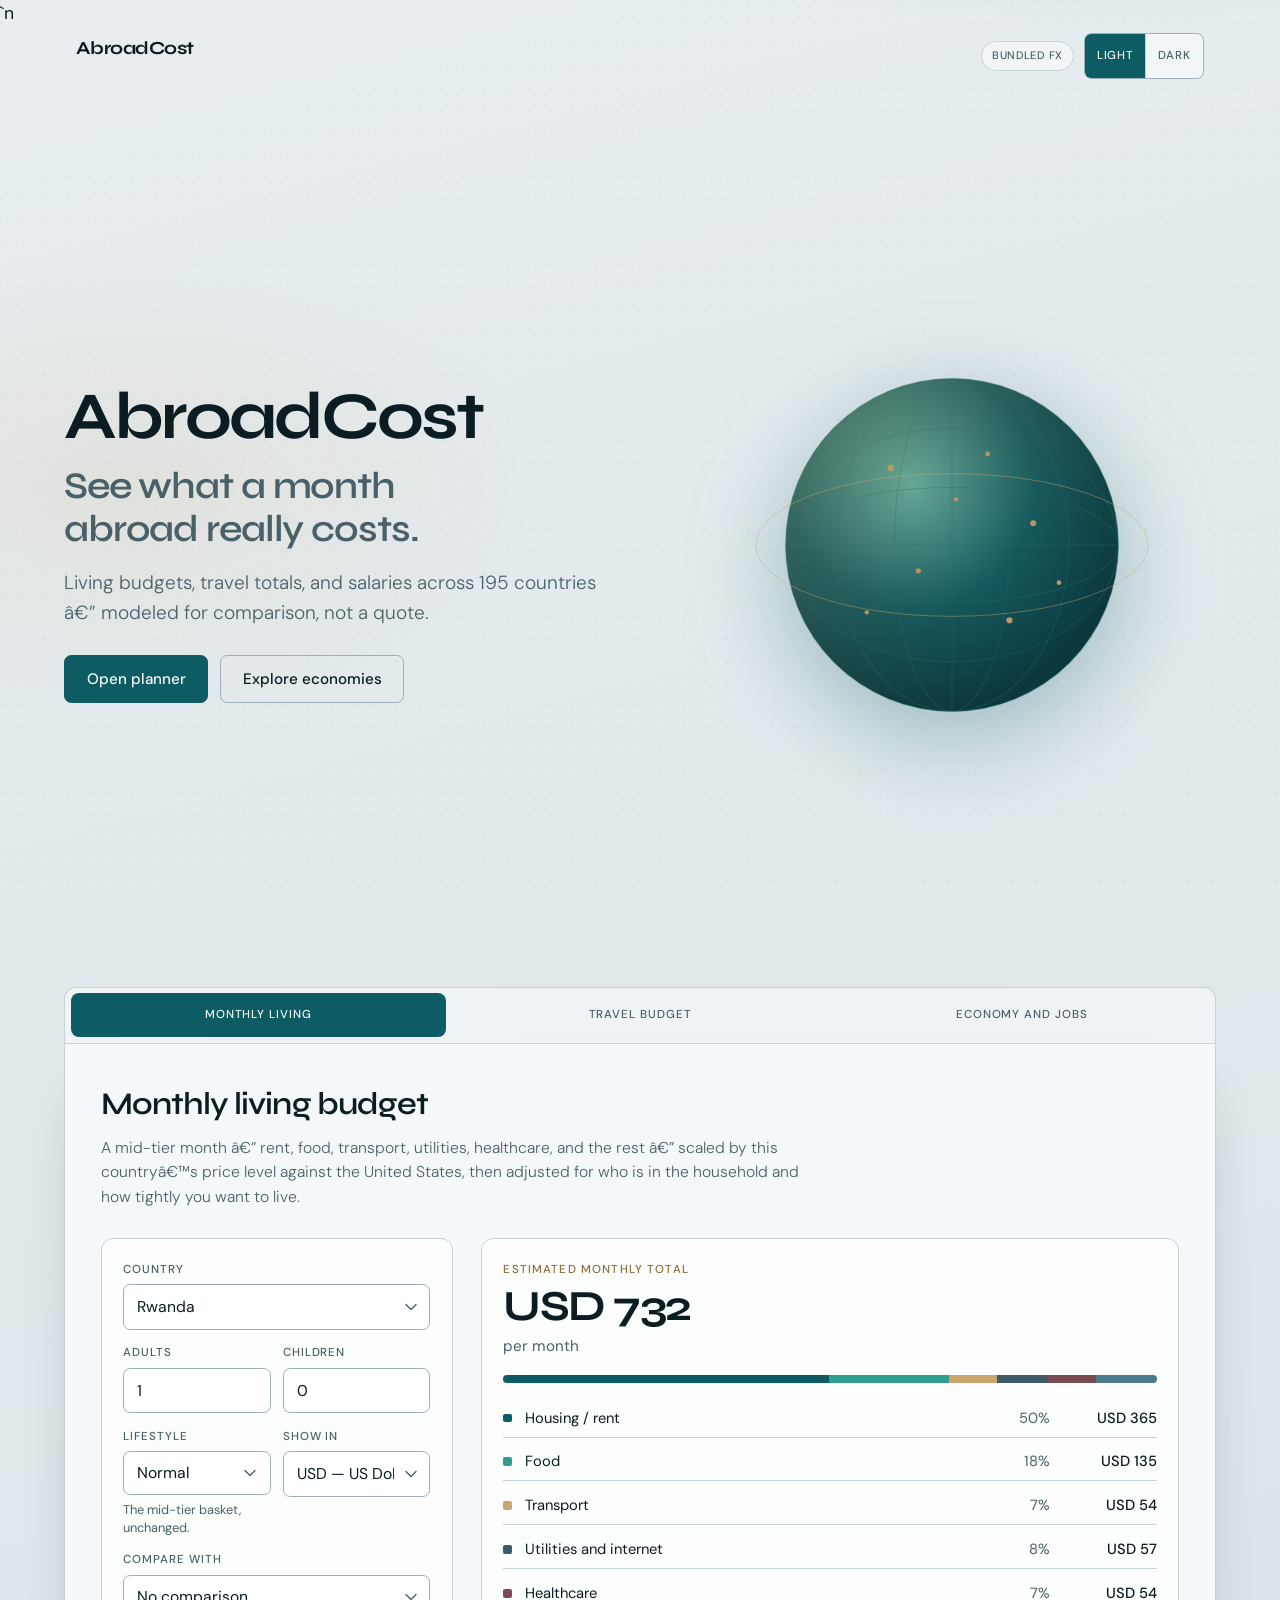
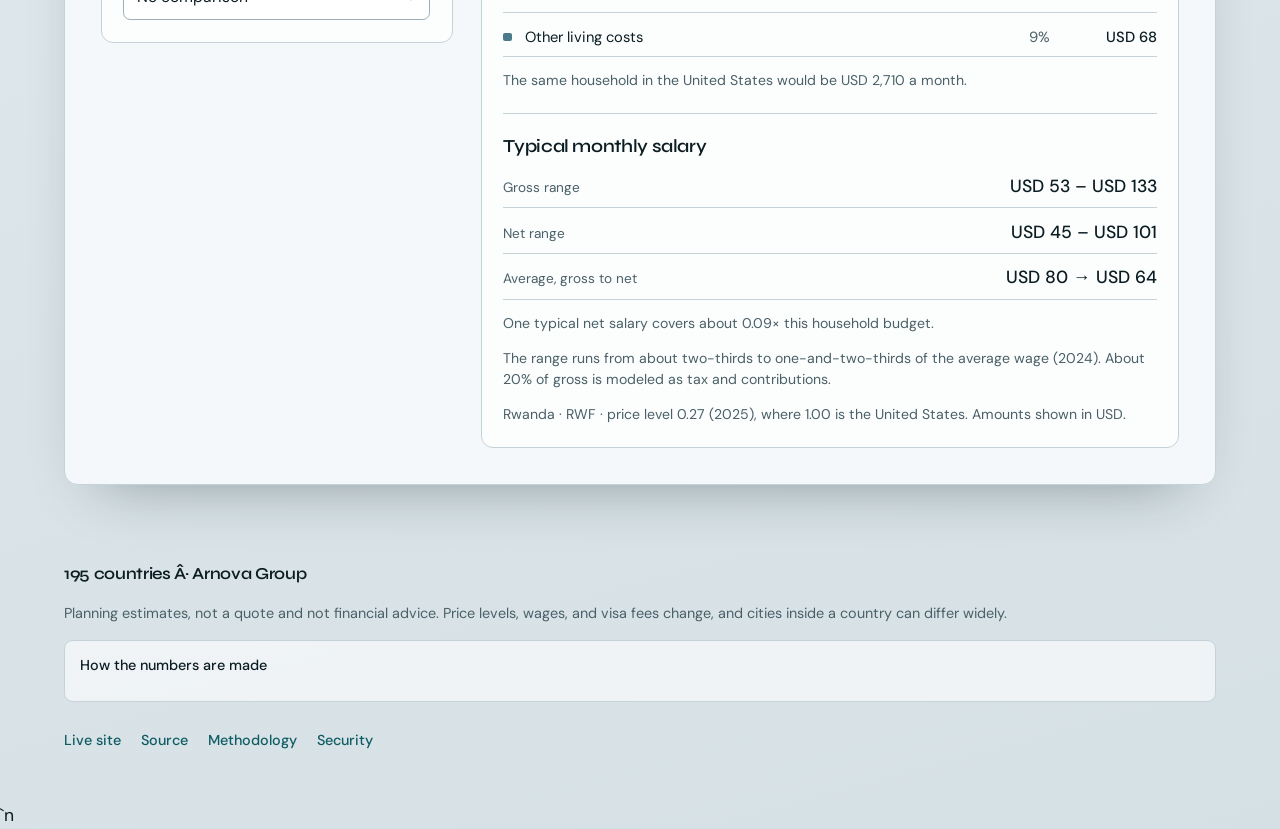
==== commit 4ec86615: "Extend AbroadCost breakpoints and wire Arnova security helpers. Co-authored-by: Arnova Group <arnova" ====
--- a/index.html
+++ b/index.html
@@ -1,9 +1,9 @@
-<!DOCTYPE html>
+﻿<!DOCTYPE html>
 <html lang="en">
 <head>
   <meta charset="utf-8">
   <meta name="viewport" content="width=device-width, initial-scale=1, viewport-fit=cover">
-  <title>AbroadCost — Country budget planner</title>
+  <title>AbroadCost â€” Country budget planner</title>
   <meta name="description" content="Compare monthly living costs, salaries, and travel budgets for 195 countries. Planning estimates from World Bank price levels, not a quote.">
   <link rel="canonical" href="https://arnold-rg.github.io/AbroadCost/">
   <meta name="theme-color" content="#0d5c63">
@@ -13,7 +13,7 @@
   <meta property="og:type" content="website">
   <meta property="og:site_name" content="AbroadCost">
   <meta property="og:url" content="https://arnold-rg.github.io/AbroadCost/">
-  <meta property="og:title" content="AbroadCost — Country budget planner">
+  <meta property="og:title" content="AbroadCost â€” Country budget planner">
   <meta property="og:description" content="Monthly living costs, travel budgets, and salaries for 195 countries. Modeled estimates for comparison, not a quote.">
   <meta property="og:image" content="https://arnold-rg.github.io/AbroadCost/og.png">
   <meta property="og:image:width" content="1200">
@@ -21,7 +21,7 @@
   <meta property="og:image:alt" content="AbroadCost, a country budget planner covering 195 countries.">
   <meta property="og:locale" content="en_US">
   <meta name="twitter:card" content="summary_large_image">
-  <meta name="twitter:title" content="AbroadCost — Country budget planner">
+  <meta name="twitter:title" content="AbroadCost â€” Country budget planner">
   <meta name="twitter:description" content="Monthly living costs, travel budgets, and salaries for 195 countries.">
   <meta name="twitter:image" content="https://arnold-rg.github.io/AbroadCost/og.png">
   <meta name="twitter:image:alt" content="AbroadCost, a country budget planner covering 195 countries.">
@@ -29,7 +29,7 @@
   <link rel="apple-touch-icon" href="apple-touch.png">
   <link rel="preload" href="fonts/syne-700.woff2" as="font" type="font/woff2" crossorigin>
   <link rel="preload" href="fonts/dm-sans-400.woff2" as="font" type="font/woff2" crossorigin>
-  <link rel="stylesheet" href="relo.css">
+  <link rel="stylesheet" href="assets/arnova/arnova-base.css">`n  <link rel="stylesheet" href="relo.css">
   <script type="application/ld+json">
   {
     "@context": "https://schema.org",
@@ -72,7 +72,7 @@
     <div class="hero-copy reveal">
       <p class="brand-mark">AbroadCost</p>
       <h1 id="hero-title">See what a month abroad really costs.</h1>
-      <p class="hero-support">Living budgets, travel totals, and salaries across 195 countries — modeled for comparison, not a quote.</p>
+      <p class="hero-support">Living budgets, travel totals, and salaries across 195 countries â€” modeled for comparison, not a quote.</p>
       <div class="hero-cta">
         <a class="btn btn-primary" href="#planner">Open planner</a>
         <a class="btn btn-ghost" href="#panel-economy" data-tab-jump="economy">Explore economies</a>
@@ -129,8 +129,8 @@
         <div class="panel-copy">
           <h2>Monthly living budget</h2>
           <p class="hint">
-            A mid-tier month — rent, food, transport, utilities, healthcare, and the rest —
-            scaled by this country’s price level against the United States, then adjusted
+            A mid-tier month â€” rent, food, transport, utilities, healthcare, and the rest â€”
+            scaled by this countryâ€™s price level against the United States, then adjusted
             for who is in the household and how tightly you want to live.
           </p>
         </div>
@@ -188,7 +188,7 @@
           <div class="result screen-pane">
             <div class="figure" aria-live="polite">
               <p class="eyebrow">Estimated monthly total</p>
-              <p class="big" id="m-total">—</p>
+              <p class="big" id="m-total">â€”</p>
               <p class="big-sub" id="m-total-sub">per month</p>
             </div>
             <div class="share" id="m-share" aria-hidden="true"></div>
@@ -201,15 +201,15 @@
               <dl class="salary-dl">
                 <div>
                   <dt>Gross range</dt>
-                  <dd id="m-gross">—</dd>
+                  <dd id="m-gross">â€”</dd>
                 </div>
                 <div>
                   <dt>Net range</dt>
-                  <dd id="m-net">—</dd>
+                  <dd id="m-net">â€”</dd>
                 </div>
                 <div>
                   <dt>Average, gross to net</dt>
-                  <dd id="m-avg-salary">—</dd>
+                  <dd id="m-avg-salary">â€”</dd>
                 </div>
               </dl>
               <p class="quiet" id="m-cover"></p>
@@ -332,7 +332,7 @@
             <div class="figure" aria-live="polite">
               <p class="eyebrow" id="s-result-label">Estimated traveling budget</p>
               <p class="route" id="s-route"></p>
-              <p class="big" id="s-total">—</p>
+              <p class="big" id="s-total">â€”</p>
               <p class="big-sub" id="s-total-sub"></p>
               <p class="route-meta" id="s-route-meta"></p>
             </div>
@@ -383,37 +383,37 @@
         <div class="stat-grid">
           <div class="stat feature">
             <span>Living rate</span>
-            <strong id="e-live-rate">—</strong>
+            <strong id="e-live-rate">â€”</strong>
             <small>Typical take-home against a decent month</small>
           </div>
           <div class="stat feature">
             <span>General job</span>
-            <strong id="e-job-general">—</strong>
+            <strong id="e-job-general">â€”</strong>
             <small>Hiring pressure for ordinary work, not a specialty</small>
           </div>
           <div class="stat">
             <span>GDP</span>
-            <strong id="e-gdp">—</strong>
+            <strong id="e-gdp">â€”</strong>
           </div>
           <div class="stat">
             <span>Growth</span>
-            <strong id="e-growth">—</strong>
+            <strong id="e-growth">â€”</strong>
           </div>
           <div class="stat">
             <span>Unemployment</span>
-            <strong id="e-unemp">—</strong>
+            <strong id="e-unemp">â€”</strong>
           </div>
           <div class="stat">
             <span>Population</span>
-            <strong id="e-pop">—</strong>
+            <strong id="e-pop">â€”</strong>
           </div>
           <div class="stat wide">
             <span>Gross salary / month</span>
-            <strong id="e-gross">—</strong>
+            <strong id="e-gross">â€”</strong>
           </div>
           <div class="stat wide">
             <span>Net salary / month</span>
-            <strong id="e-net">—</strong>
+            <strong id="e-net">â€”</strong>
           </div>
         </div>
 
@@ -450,7 +450,7 @@
             <p class="sr-only" id="chart-salary-sum"></p>
           </div>
         </div>
-        <p class="quiet chart-note">The marked bar is the country you selected. GDP and growth use the filtered list. Living rate and hiring use that country’s region.</p>
+        <p class="quiet chart-note">The marked bar is the country you selected. GDP and growth use the filtered list. Living rate and hiring use that countryâ€™s region.</p>
 
         <div class="table-wrap screen-pane">
           <table class="data-table" id="e-table">
@@ -479,7 +479,7 @@
   </div>
 
   <footer id="site-foot">
-    <p class="foot-brand"><span id="country-count">195</span> countries · Arnova Group</p>
+    <p class="foot-brand"><span id="country-count">195</span> countries Â· Arnova Group</p>
     <p>Planning estimates, not a quote and not financial advice. Price levels, wages, and visa fees change, and cities inside a country can differ widely.</p>
     <details class="method">
       <summary>How the numbers are made</summary>
@@ -494,7 +494,7 @@
       <p>
         Travel uses daily lodging, food, and local rates on the same price level, plus a
         visa-fee ballpark, paperwork, and a flight from the distance between capitals.
-        A permanent move is a one-time relocation — deposit, setup, flights, papers —
+        A permanent move is a one-time relocation â€” deposit, setup, flights, papers â€”
         plus the monthly budget.
       </p>
       <p>
@@ -520,5 +520,5 @@
   </noscript>
   <script src="world_data.js"></script>
   <script src="relo.js"></script>
-</body>
+  <script src="assets/arnova/arnova-secure.js" defer></script>`n</body>
 </html>
--- a/assets/arnova/arnova-base.css
+++ b/assets/arnova/arnova-base.css
@@ -0,0 +1,188 @@
+﻿/* Arnova shared responsive + motion baseline (Jitter/Unsection/ScreensDesign inspired) */
+:root {
+  --arn-space-1: clamp(0.25rem, 0.4vw, 0.4rem);
+  --arn-space-2: clamp(0.5rem, 1vw, 0.75rem);
+  --arn-space-3: clamp(0.85rem, 1.6vw, 1.25rem);
+  --arn-space-4: clamp(1.25rem, 2.5vw, 2rem);
+  --arn-space-5: clamp(2rem, 4vw, 3.5rem);
+  --arn-space-6: clamp(3rem, 7vw, 6rem);
+  --arn-radius: clamp(12px, 1.5vw, 20px);
+  --arn-touch: 44px;
+  --arn-ease: cubic-bezier(0.22, 1, 0.36, 1);
+  --arn-max: 1120px;
+  --arn-safe-t: env(safe-area-inset-top, 0px);
+  --arn-safe-r: env(safe-area-inset-right, 0px);
+  --arn-safe-b: env(safe-area-inset-bottom, 0px);
+  --arn-safe-l: env(safe-area-inset-left, 0px);
+}
+
+*,
+*::before,
+*::after { box-sizing: border-box; }
+
+html {
+  -webkit-text-size-adjust: 100%;
+  text-size-adjust: 100%;
+  scroll-behavior: smooth;
+}
+
+body {
+  margin: 0;
+  min-height: 100dvh;
+  overflow-x: hidden;
+  padding-left: var(--arn-safe-l);
+  padding-right: var(--arn-safe-r);
+}
+
+img, video, svg, canvas {
+  max-width: 100%;
+  height: auto;
+  display: block;
+}
+
+button, a, input, select, textarea {
+  min-height: var(--arn-touch);
+  font: inherit;
+}
+
+.arn-skip {
+  position: absolute;
+  left: -999px;
+  top: 0;
+  background: #111;
+  color: #fff;
+  padding: 0.75rem 1rem;
+  z-index: 10000;
+}
+.arn-skip:focus { left: var(--arn-safe-l); top: var(--arn-safe-t); }
+
+.arn-wrap {
+  width: min(100% - 2 * var(--arn-space-3), var(--arn-max));
+  margin-inline: auto;
+}
+
+.arn-hero {
+  min-height: 100dvh;
+  min-height: 100svh;
+  display: grid;
+  align-content: end;
+  padding:
+    calc(var(--arn-space-6) + var(--arn-safe-t))
+    var(--arn-space-3)
+    calc(var(--arn-space-5) + var(--arn-safe-b));
+  position: relative;
+  isolation: isolate;
+  overflow: hidden;
+}
+
+.arn-hero::before {
+  content: "";
+  position: absolute;
+  inset: 0;
+  z-index: -2;
+  background:
+    radial-gradient(120% 80% at 80% 10%, color-mix(in srgb, var(--arn-accent, #3d9a68) 35%, transparent), transparent 55%),
+    radial-gradient(90% 70% at 10% 90%, color-mix(in srgb, var(--arn-accent-2, #c9a227) 22%, transparent), transparent 50%),
+    var(--arn-hero-bg, #071018);
+}
+
+.arn-hero::after {
+  content: "";
+  position: absolute;
+  inset: 0;
+  z-index: -1;
+  opacity: 0.35;
+  pointer-events: none;
+  background-image: url("data:image/svg+xml,%3Csvg viewBox='0 0 200 200' xmlns='http://www.w3.org/2000/svg'%3E%3Cfilter id='n'%3E%3CfeTurbulence type='fractalNoise' baseFrequency='0.85' numOctaves='3' stitchTiles='stitch'/%3E%3C/filter%3E%3Crect width='100%25' height='100%25' filter='url(%23n)' opacity='0.55'/%3E%3C/svg%3E");
+  mix-blend-mode: soft-light;
+}
+
+.arn-brand {
+  font-size: clamp(0.75rem, 1.5vw, 0.9rem);
+  letter-spacing: 0.14em;
+  text-transform: uppercase;
+  font-weight: 600;
+  margin: 0 0 var(--arn-space-2);
+}
+
+.arn-h1 {
+  font-size: clamp(2rem, 6.5vw, 4.25rem);
+  line-height: 1.05;
+  letter-spacing: -0.03em;
+  margin: 0 0 var(--arn-space-3);
+  max-width: 16ch;
+}
+
+.arn-lead {
+  font-size: clamp(1rem, 2.2vw, 1.2rem);
+  line-height: 1.55;
+  max-width: 38ch;
+  margin: 0 0 var(--arn-space-4);
+  opacity: 0.88;
+}
+
+.arn-cta {
+  display: flex;
+  flex-wrap: wrap;
+  gap: var(--arn-space-2);
+}
+
+.arn-btn {
+  display: inline-flex;
+  align-items: center;
+  justify-content: center;
+  gap: 0.5rem;
+  min-height: var(--arn-touch);
+  padding: 0.7rem 1.25rem;
+  border-radius: 999px;
+  border: 1px solid transparent;
+  text-decoration: none;
+  font-weight: 650;
+  cursor: pointer;
+  transition: transform 0.25s var(--arn-ease), background 0.25s var(--arn-ease), border-color 0.25s var(--arn-ease);
+}
+.arn-btn:active { transform: scale(0.98); }
+.arn-btn-primary {
+  background: var(--arn-accent, #3d9a68);
+  color: #fff;
+}
+.arn-btn-ghost {
+  background: color-mix(in srgb, #fff 8%, transparent);
+  border-color: color-mix(in srgb, #fff 22%, transparent);
+  color: inherit;
+}
+
+.arn-reveal {
+  opacity: 0;
+  transform: translateY(18px);
+  transition: opacity 0.7s var(--arn-ease), transform 0.7s var(--arn-ease);
+}
+.arn-reveal.is-in {
+  opacity: 1;
+  transform: none;
+}
+
+.arn-stagger > .arn-reveal:nth-child(1) { transition-delay: 0.05s; }
+.arn-stagger > .arn-reveal:nth-child(2) { transition-delay: 0.12s; }
+.arn-stagger > .arn-reveal:nth-child(3) { transition-delay: 0.19s; }
+.arn-stagger > .arn-reveal:nth-child(4) { transition-delay: 0.26s; }
+
+@media (prefers-reduced-motion: reduce) {
+  html { scroll-behavior: auto; }
+  .arn-reveal { opacity: 1; transform: none; transition: none; }
+  .arn-btn { transition: none; }
+}
+
+@media (max-width: 480px) {
+  .arn-cta { width: 100%; }
+  .arn-cta .arn-btn { flex: 1 1 auto; }
+}
+
+@media (min-width: 1280px) {
+  .arn-wrap { --arn-max: 1200px; }
+}
+
+@media (min-width: 1600px) {
+  .arn-wrap { --arn-max: 1320px; }
+}
+
--- a/relo.css
+++ b/relo.css
@@ -1110,3 +1110,33 @@
   .stat-grid { grid-template-columns: 1fr; }
   .stat.wide { grid-column: span 1; }
 }
+
+/* Extra device bands: small phones → tablets → desktops → ultrawide */
+.topbar {
+  padding-left: max(0.75rem, env(safe-area-inset-left));
+  padding-right: max(0.75rem, env(safe-area-inset-right));
+  padding-top: max(0.35rem, env(safe-area-inset-top));
+}
+.hero {
+  min-height: 100svh;
+  min-height: 100dvh;
+  padding-bottom: max(2rem, env(safe-area-inset-bottom));
+}
+.btn, button, .tabs button, select, input {
+  min-height: 44px;
+  touch-action: manipulation;
+}
+@media (min-width: 481px) and (max-width: 767px) {
+  .stat-grid { grid-template-columns: repeat(2, minmax(0, 1fr)); }
+}
+@media (min-width: 1024px) and (max-width: 1439px) {
+  .planner { width: min(960px, calc(100% - 2rem)); }
+}
+@media (min-width: 1440px) {
+  .planner, .hero-copy, .wrap {
+    width: min(1100px, calc(100% - 3rem));
+  }
+}
+@media (min-width: 1800px) {
+  .planner { width: min(1240px, calc(100% - 4rem)); }
+}
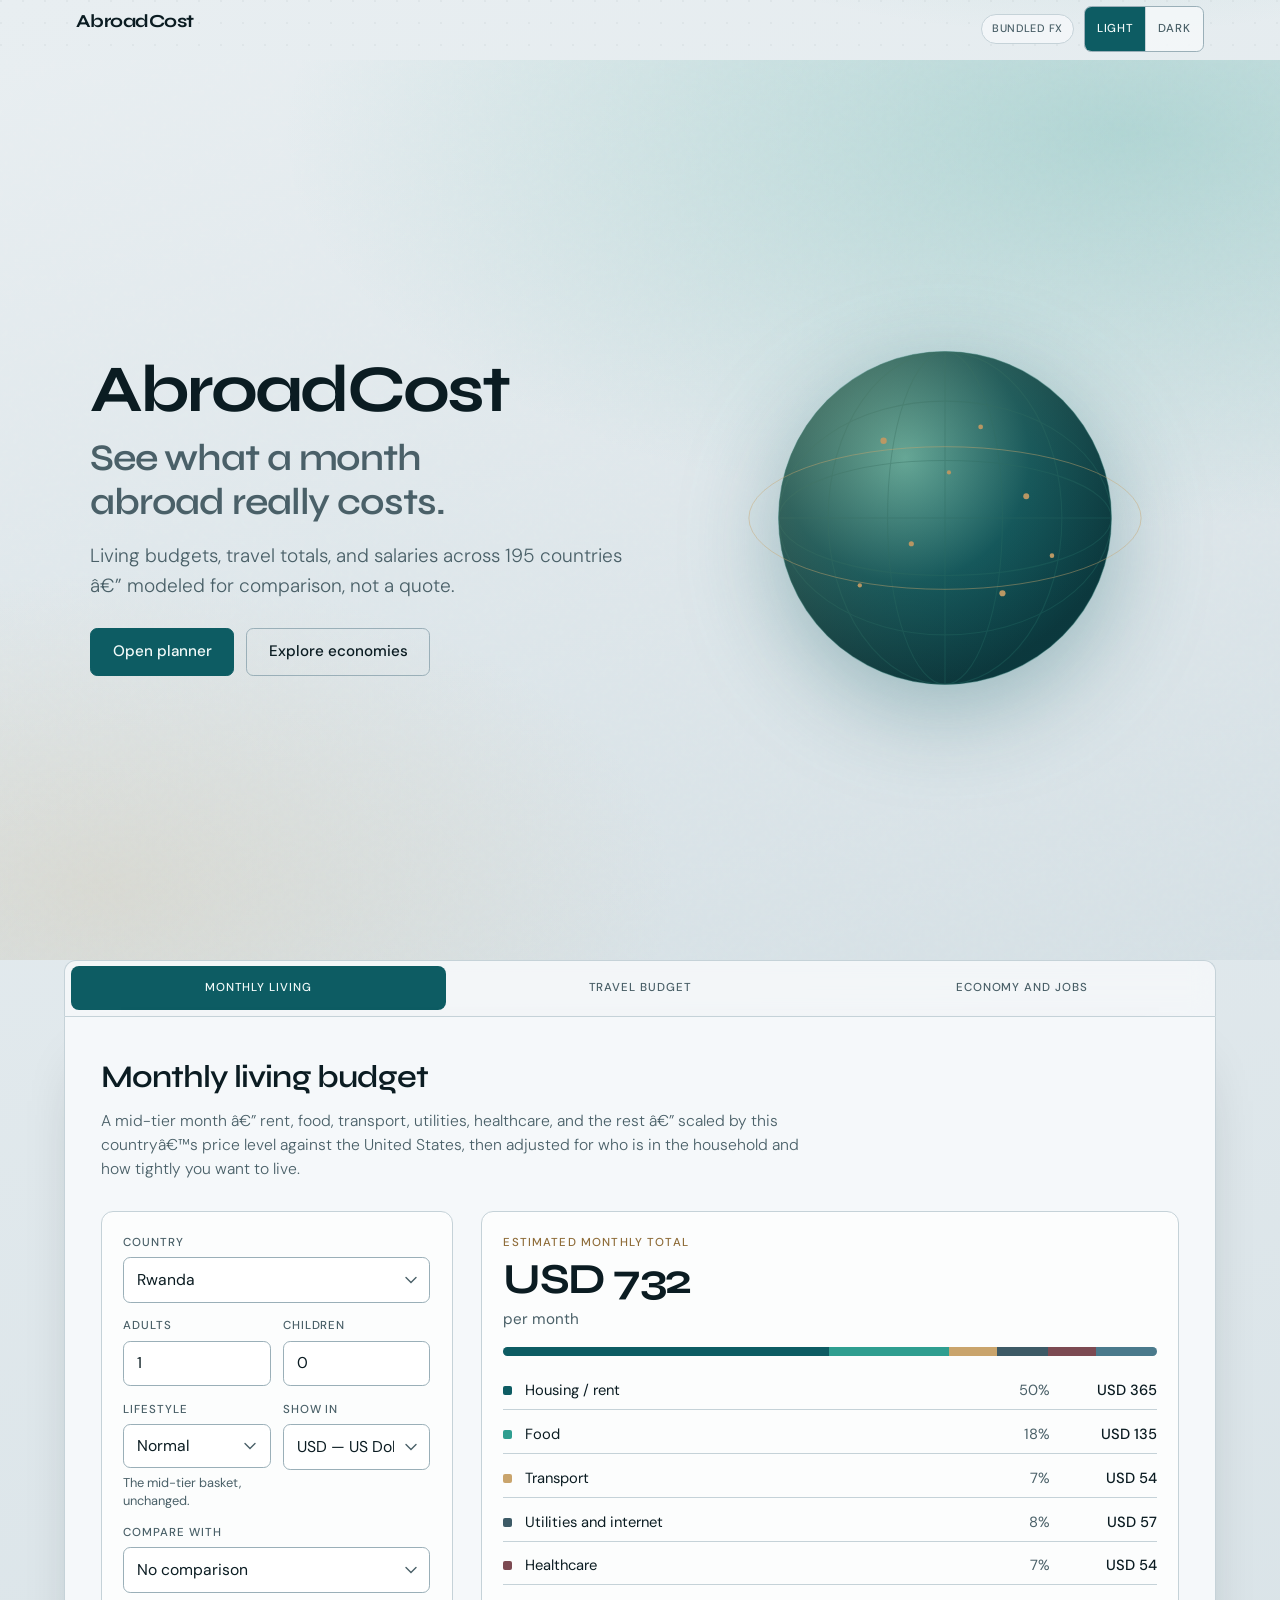
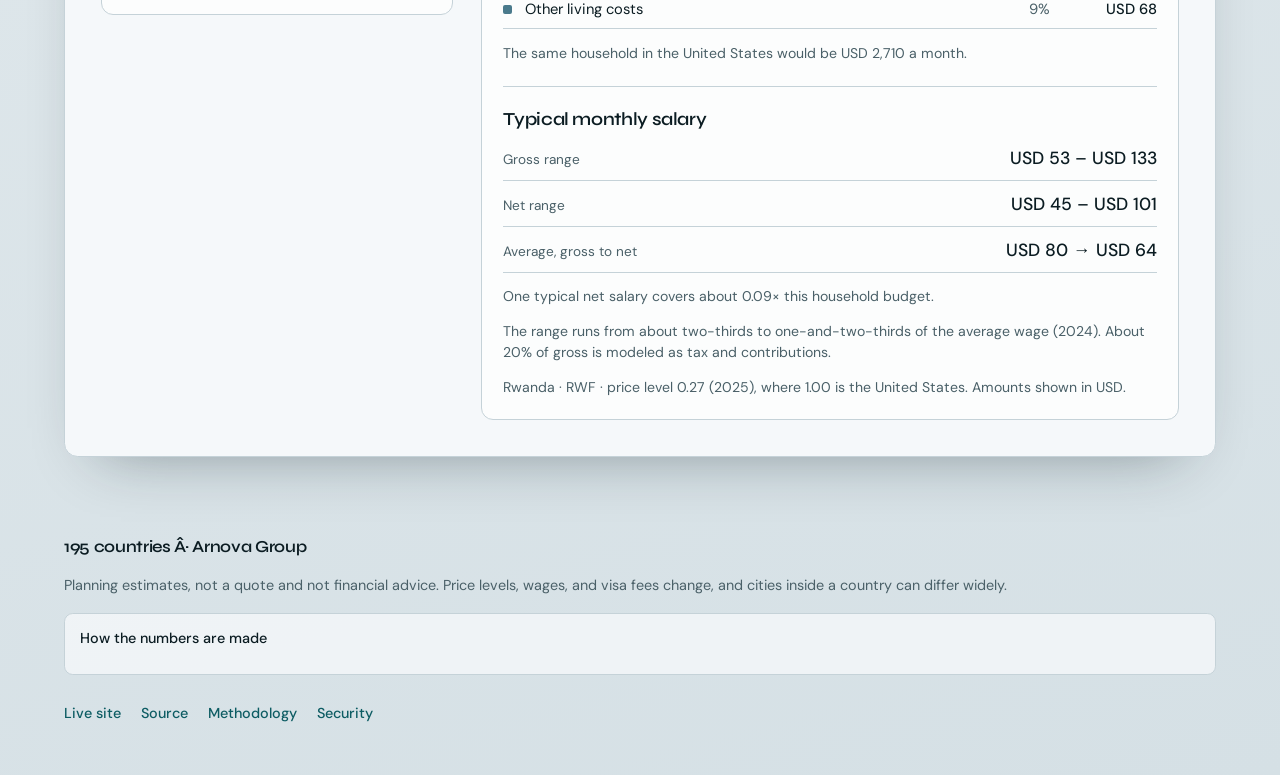
==== commit ed68fe7e: "Polish ReloLedger motion and mobile planner tabs while keeping FX and country data client-side. Co-a" ====
--- a/index.html
+++ b/index.html
@@ -3,7 +3,7 @@
 <head>
   <meta charset="utf-8">
   <meta name="viewport" content="width=device-width, initial-scale=1, viewport-fit=cover">
-  <title>AbroadCost â€” Country budget planner</title>
+  <title>AbroadCost — Country budget planner</title>
   <meta name="description" content="Compare monthly living costs, salaries, and travel budgets for 195 countries. Planning estimates from World Bank price levels, not a quote.">
   <link rel="canonical" href="https://arnold-rg.github.io/AbroadCost/">
   <meta name="theme-color" content="#0d5c63">
@@ -13,7 +13,7 @@
   <meta property="og:type" content="website">
   <meta property="og:site_name" content="AbroadCost">
   <meta property="og:url" content="https://arnold-rg.github.io/AbroadCost/">
-  <meta property="og:title" content="AbroadCost â€” Country budget planner">
+  <meta property="og:title" content="AbroadCost — Country budget planner">
   <meta property="og:description" content="Monthly living costs, travel budgets, and salaries for 195 countries. Modeled estimates for comparison, not a quote.">
   <meta property="og:image" content="https://arnold-rg.github.io/AbroadCost/og.png">
   <meta property="og:image:width" content="1200">
@@ -21,7 +21,7 @@
   <meta property="og:image:alt" content="AbroadCost, a country budget planner covering 195 countries.">
   <meta property="og:locale" content="en_US">
   <meta name="twitter:card" content="summary_large_image">
-  <meta name="twitter:title" content="AbroadCost â€” Country budget planner">
+  <meta name="twitter:title" content="AbroadCost — Country budget planner">
   <meta name="twitter:description" content="Monthly living costs, travel budgets, and salaries for 195 countries.">
   <meta name="twitter:image" content="https://arnold-rg.github.io/AbroadCost/og.png">
   <meta name="twitter:image:alt" content="AbroadCost, a country budget planner covering 195 countries.">
@@ -29,7 +29,8 @@
   <link rel="apple-touch-icon" href="apple-touch.png">
   <link rel="preload" href="fonts/syne-700.woff2" as="font" type="font/woff2" crossorigin>
   <link rel="preload" href="fonts/dm-sans-400.woff2" as="font" type="font/woff2" crossorigin>
-  <link rel="stylesheet" href="assets/arnova/arnova-base.css">`n  <link rel="stylesheet" href="relo.css">
+  <link rel="stylesheet" href="assets/arnova/arnova-base.css?v=20261015c">
+  <link rel="stylesheet" href="relo.css?v=20261015c">
   <script type="application/ld+json">
   {
     "@context": "https://schema.org",
@@ -519,6 +520,7 @@
     <p class="error noscript">AbroadCost calculates in the browser. Turn on JavaScript to use the planner.</p>
   </noscript>
   <script src="world_data.js"></script>
-  <script src="relo.js"></script>
-  <script src="assets/arnova/arnova-secure.js" defer></script>`n</body>
+  <script src="relo.js?v=20261015c"></script>
+  <script src="assets/arnova/arnova-secure.js?v=20261015c" defer></script>
+</body>
 </html>
--- a/assets/arnova/arnova-base.css
+++ b/assets/arnova/arnova-base.css
@@ -1,4 +1,4 @@
-﻿/* Arnova shared responsive + motion baseline (Jitter/Unsection/ScreensDesign inspired) */
+/* Arnova shared responsive + motion baseline (Jitter/Unsection/ScreensDesign inspired) */
 :root {
   --arn-space-1: clamp(0.25rem, 0.4vw, 0.4rem);
   --arn-space-2: clamp(0.5rem, 1vw, 0.75rem);
@@ -185,4 +185,3 @@
 @media (min-width: 1600px) {
   .arn-wrap { --arn-max: 1320px; }
 }
-
--- a/relo.css
+++ b/relo.css
@@ -274,25 +274,69 @@
   color: var(--accent-ink);
 }
 
-/* —— Hero —— */
+/* —— Hero (full-bleed plane) —— */
 .hero {
+  --arn-accent: var(--accent);
+  --arn-accent-2: var(--sand);
   position: relative;
   z-index: 1;
+  isolation: isolate;
   display: grid;
   grid-template-columns: 1fr;
   align-items: center;
   gap: clamp(1.5rem, 4vw, 3rem);
-  min-height: min(88dvh, 52rem);
-  width: min(72rem, calc(100% - clamp(1.25rem, 4vw, 4rem)));
+  min-height: 100svh;
+  min-height: 100dvh;
+  width: 100%;
+  margin: 0;
+  padding:
+    clamp(1.5rem, 4vw, 3rem)
+    max(clamp(1.25rem, 4vw, 4rem), env(safe-area-inset-right))
+    clamp(2.5rem, 6vw, 4.5rem)
+    max(clamp(1.25rem, 4vw, 4rem), env(safe-area-inset-left));
+  overflow: hidden;
+}
+.hero > * {
+  width: min(72rem, 100%);
   margin-inline: auto;
-  padding: clamp(1.5rem, 4vw, 3rem) 0 clamp(2.5rem, 6vw, 4.5rem);
+}
+.hero-copy,
+.hero-visual {
+  width: 100%;
+  max-width: min(36rem, 100%);
+  justify-self: center;
+}
+.hero::before {
+  content: "";
+  position: absolute;
+  inset: 0;
+  z-index: -2;
+  background:
+    radial-gradient(120% 80% at 88% 8%, color-mix(in srgb, var(--mint) 28%, transparent), transparent 55%),
+    radial-gradient(90% 70% at 8% 92%, color-mix(in srgb, var(--sand) 18%, transparent), transparent 50%),
+    linear-gradient(165deg, var(--bg) 0%, var(--bg-deep) 100%);
+}
+.hero::after {
+  content: "";
+  position: absolute;
+  inset: 0;
+  z-index: -1;
+  opacity: 0.22;
+  pointer-events: none;
+  background-image: url("data:image/svg+xml,%3Csvg viewBox='0 0 200 200' xmlns='http://www.w3.org/2000/svg'%3E%3Cfilter id='n'%3E%3CfeTurbulence type='fractalNoise' baseFrequency='0.85' numOctaves='3' stitchTiles='stitch'/%3E%3C/filter%3E%3Crect width='100%25' height='100%25' filter='url(%23n)' opacity='0.55'/%3E%3C/svg%3E");
+  mix-blend-mode: soft-light;
 }
 
 @media (min-width: 900px) {
   .hero {
     grid-template-columns: minmax(0, 1.05fr) minmax(0, 0.95fr);
     gap: 2.5rem;
+    padding-inline: max(clamp(2rem, 6vw, 5rem), env(safe-area-inset-left))
+      max(clamp(2rem, 6vw, 5rem), env(safe-area-inset-right));
   }
+  .hero > * { width: 100%; max-width: none; }
+  .hero-copy { justify-self: start; max-width: 34rem; }
+  .hero-visual { justify-self: end; max-width: 28rem; }
 }
 
 .hero-copy { max-width: 34rem; }
@@ -424,6 +468,7 @@
   .btn:hover { transform: none; }
   .reveal { opacity: 1 !important; transform: none !important; }
   .big.tick { animation: none; }
+  .panel.on { animation: none; }
 }
 
 .reveal {
@@ -449,12 +494,13 @@
   display: grid;
   grid-template-columns: repeat(3, minmax(0, 1fr));
   gap: 0.4rem;
-  margin: 0 0 0;
+  margin: 0;
   padding: 0.35rem;
-  background: color-mix(in srgb, var(--surface) 70%, transparent);
+  background: color-mix(in srgb, var(--surface) 88%, transparent);
   border: 1px solid var(--line);
   border-radius: 0.75rem 0.75rem 0 0;
   border-bottom: 0;
+  backdrop-filter: blur(12px);
 }
 
 .tabs button {
@@ -491,6 +537,11 @@
   border-radius: 0 0 0.85rem 0.85rem;
   box-shadow: var(--shadow);
   padding: clamp(1.35rem, 2.8vw, 2.5rem);
+  animation: panel-in 0.45s cubic-bezier(0.22, 1, 0.36, 1) both;
+}
+@keyframes panel-in {
+  from { opacity: 0; transform: translateY(10px); }
+  to { opacity: 1; transform: none; }
 }
 
 .screen-pane {
@@ -1103,6 +1154,19 @@
   .fx-pill { display: none; }
   .brand-mark { font-size: clamp(2.35rem, 12vw, 3.4rem); }
   .stat.wide { grid-column: span 2; }
+  .tabs {
+    position: sticky;
+    top: env(safe-area-inset-top, 0px);
+    z-index: 18;
+    border-radius: 0;
+    margin-inline: calc(-1 * clamp(0.65rem, 3vw, 1rem));
+    width: calc(100% + 2 * clamp(0.65rem, 3vw, 1rem));
+    box-shadow: 0 10px 28px -18px rgba(11, 28, 34, 0.45);
+  }
+  .app-shell {
+    width: min(100%, calc(100% - clamp(1rem, 4vw, 1.5rem)));
+  }
+  .panel.on { border-radius: 0 0 0.75rem 0.75rem; }
 }
 
 @media (max-width: 380px) {
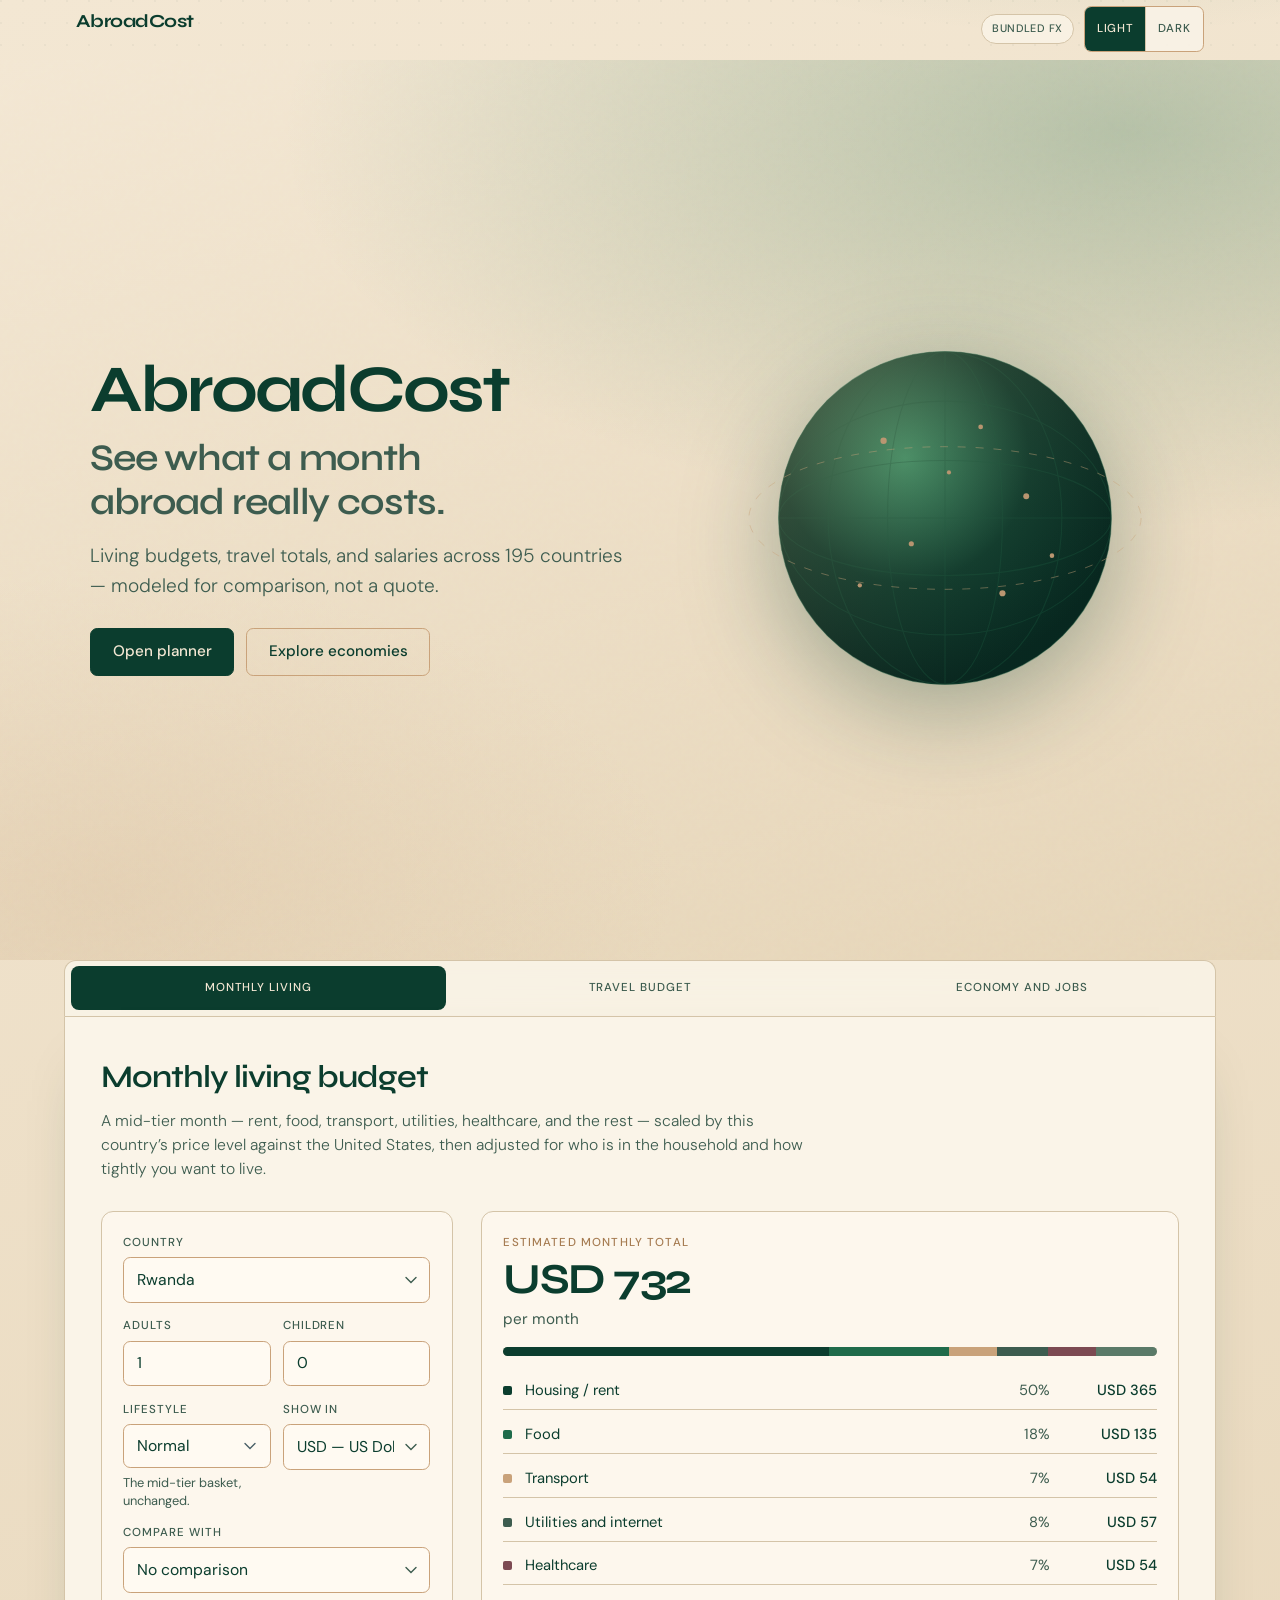
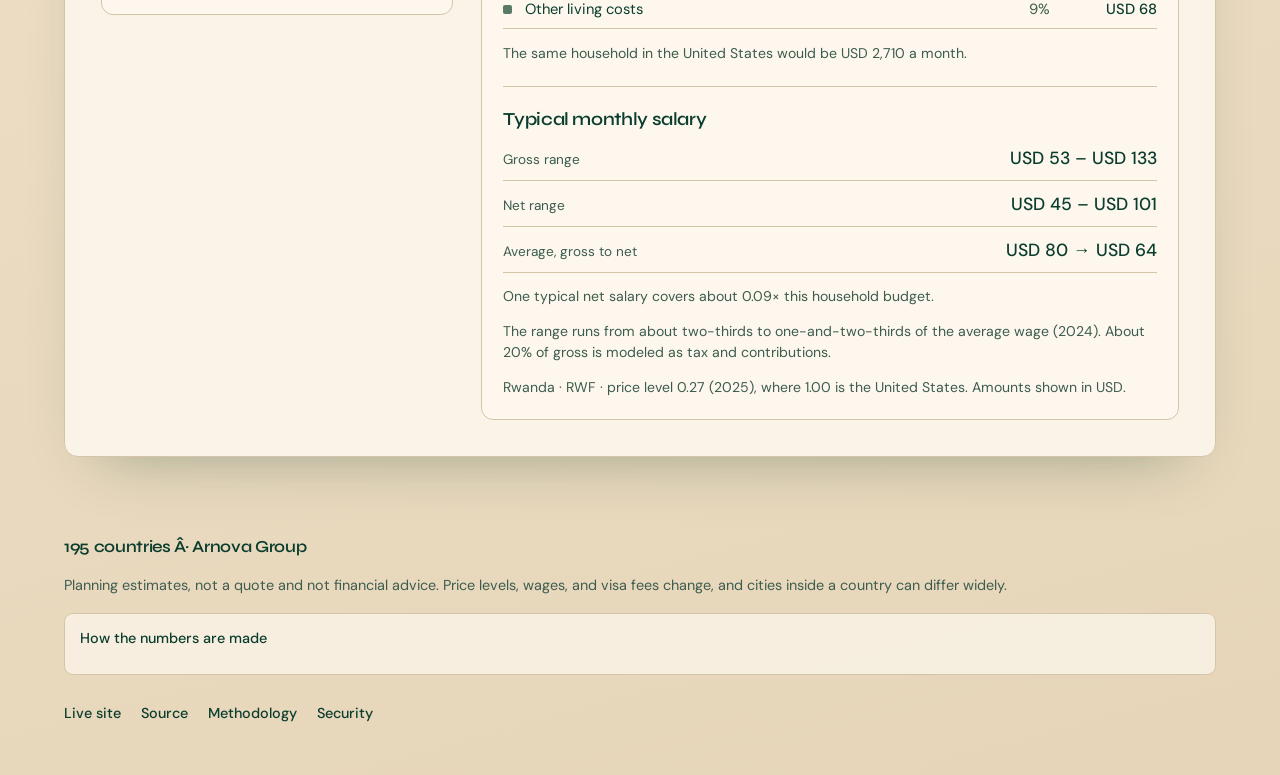
==== commit 6879e2e2: "Refresh AbroadCost forest palette motion and mobile planner polish Co-authored-by: Arnova Group <arn" ====
--- a/index.html
+++ b/index.html
@@ -6,7 +6,7 @@
   <title>AbroadCost — Country budget planner</title>
   <meta name="description" content="Compare monthly living costs, salaries, and travel budgets for 195 countries. Planning estimates from World Bank price levels, not a quote.">
   <link rel="canonical" href="https://arnold-rg.github.io/AbroadCost/">
-  <meta name="theme-color" content="#0d5c63">
+  <meta name="theme-color" content="#0B3D2E">
   <meta name="color-scheme" content="light dark">
   <meta name="referrer" content="strict-origin-when-cross-origin">
   <meta http-equiv="Content-Security-Policy" content="default-src 'self'; script-src 'self' 'unsafe-inline'; style-src 'self' 'unsafe-inline'; img-src 'self' data:; font-src 'self'; connect-src 'self' https://api.frankfurter.app; base-uri 'none'; form-action 'self'; frame-ancestors 'none'">
@@ -29,8 +29,8 @@
   <link rel="apple-touch-icon" href="apple-touch.png">
   <link rel="preload" href="fonts/syne-700.woff2" as="font" type="font/woff2" crossorigin>
   <link rel="preload" href="fonts/dm-sans-400.woff2" as="font" type="font/woff2" crossorigin>
-  <link rel="stylesheet" href="assets/arnova/arnova-base.css?v=20261015c">
-  <link rel="stylesheet" href="relo.css?v=20261015c">
+  <link rel="stylesheet" href="assets/arnova/arnova-base.css?v=20261016a">
+  <link rel="stylesheet" href="relo.css?v=20261016a">
   <script type="application/ld+json">
   {
     "@context": "https://schema.org",
@@ -51,7 +51,7 @@
       var theme = saved || (matchMedia("(prefers-color-scheme: dark)").matches ? "dark" : "light");
       document.documentElement.setAttribute("data-theme", theme);
       var meta = document.querySelector('meta[name="theme-color"]');
-      if (meta) meta.setAttribute("content", theme === "dark" ? "#071316" : "#0d5c63");
+      if (meta) meta.setAttribute("content", theme === "dark" ? "#061F18" : "#0B3D2E");
     })();
   </script>
 </head>
@@ -73,7 +73,7 @@
     <div class="hero-copy reveal">
       <p class="brand-mark">AbroadCost</p>
       <h1 id="hero-title">See what a month abroad really costs.</h1>
-      <p class="hero-support">Living budgets, travel totals, and salaries across 195 countries â€” modeled for comparison, not a quote.</p>
+      <p class="hero-support">Living budgets, travel totals, and salaries across 195 countries — modeled for comparison, not a quote.</p>
       <div class="hero-cta">
         <a class="btn btn-primary" href="#planner">Open planner</a>
         <a class="btn btn-ghost" href="#panel-economy" data-tab-jump="economy">Explore economies</a>
@@ -130,8 +130,8 @@
         <div class="panel-copy">
           <h2>Monthly living budget</h2>
           <p class="hint">
-            A mid-tier month â€” rent, food, transport, utilities, healthcare, and the rest â€”
-            scaled by this countryâ€™s price level against the United States, then adjusted
+            A mid-tier month — rent, food, transport, utilities, healthcare, and the rest —
+            scaled by this country’s price level against the United States, then adjusted
             for who is in the household and how tightly you want to live.
           </p>
         </div>
@@ -189,7 +189,7 @@
           <div class="result screen-pane">
             <div class="figure" aria-live="polite">
               <p class="eyebrow">Estimated monthly total</p>
-              <p class="big" id="m-total">â€”</p>
+              <p class="big" id="m-total">—</p>
               <p class="big-sub" id="m-total-sub">per month</p>
             </div>
             <div class="share" id="m-share" aria-hidden="true"></div>
@@ -202,15 +202,15 @@
               <dl class="salary-dl">
                 <div>
                   <dt>Gross range</dt>
-                  <dd id="m-gross">â€”</dd>
+                  <dd id="m-gross">—</dd>
                 </div>
                 <div>
                   <dt>Net range</dt>
-                  <dd id="m-net">â€”</dd>
+                  <dd id="m-net">—</dd>
                 </div>
                 <div>
                   <dt>Average, gross to net</dt>
-                  <dd id="m-avg-salary">â€”</dd>
+                  <dd id="m-avg-salary">—</dd>
                 </div>
               </dl>
               <p class="quiet" id="m-cover"></p>
@@ -333,7 +333,7 @@
             <div class="figure" aria-live="polite">
               <p class="eyebrow" id="s-result-label">Estimated traveling budget</p>
               <p class="route" id="s-route"></p>
-              <p class="big" id="s-total">â€”</p>
+              <p class="big" id="s-total">—</p>
               <p class="big-sub" id="s-total-sub"></p>
               <p class="route-meta" id="s-route-meta"></p>
             </div>
@@ -384,37 +384,37 @@
         <div class="stat-grid">
           <div class="stat feature">
             <span>Living rate</span>
-            <strong id="e-live-rate">â€”</strong>
+            <strong id="e-live-rate">—</strong>
             <small>Typical take-home against a decent month</small>
           </div>
           <div class="stat feature">
             <span>General job</span>
-            <strong id="e-job-general">â€”</strong>
+            <strong id="e-job-general">—</strong>
             <small>Hiring pressure for ordinary work, not a specialty</small>
           </div>
           <div class="stat">
             <span>GDP</span>
-            <strong id="e-gdp">â€”</strong>
+            <strong id="e-gdp">—</strong>
           </div>
           <div class="stat">
             <span>Growth</span>
-            <strong id="e-growth">â€”</strong>
+            <strong id="e-growth">—</strong>
           </div>
           <div class="stat">
             <span>Unemployment</span>
-            <strong id="e-unemp">â€”</strong>
+            <strong id="e-unemp">—</strong>
           </div>
           <div class="stat">
             <span>Population</span>
-            <strong id="e-pop">â€”</strong>
+            <strong id="e-pop">—</strong>
           </div>
           <div class="stat wide">
             <span>Gross salary / month</span>
-            <strong id="e-gross">â€”</strong>
+            <strong id="e-gross">—</strong>
           </div>
           <div class="stat wide">
             <span>Net salary / month</span>
-            <strong id="e-net">â€”</strong>
+            <strong id="e-net">—</strong>
           </div>
         </div>
 
@@ -451,7 +451,7 @@
             <p class="sr-only" id="chart-salary-sum"></p>
           </div>
         </div>
-        <p class="quiet chart-note">The marked bar is the country you selected. GDP and growth use the filtered list. Living rate and hiring use that countryâ€™s region.</p>
+        <p class="quiet chart-note">The marked bar is the country you selected. GDP and growth use the filtered list. Living rate and hiring use that country’s region.</p>
 
         <div class="table-wrap screen-pane">
           <table class="data-table" id="e-table">
@@ -495,7 +495,7 @@
       <p>
         Travel uses daily lodging, food, and local rates on the same price level, plus a
         visa-fee ballpark, paperwork, and a flight from the distance between capitals.
-        A permanent move is a one-time relocation â€” deposit, setup, flights, papers â€”
+        A permanent move is a one-time relocation — deposit, setup, flights, papers —
         plus the monthly budget.
       </p>
       <p>
@@ -520,7 +520,7 @@
     <p class="error noscript">AbroadCost calculates in the browser. Turn on JavaScript to use the planner.</p>
   </noscript>
   <script src="world_data.js"></script>
-  <script src="relo.js?v=20261015c"></script>
-  <script src="assets/arnova/arnova-secure.js?v=20261015c" defer></script>
+  <script src="relo.js?v=20261016a"></script>
+  <script src="assets/arnova/arnova-secure.js?v=20261016a" defer></script>
 </body>
 </html>
--- a/relo.css
+++ b/relo.css
@@ -1,4 +1,4 @@
-/* AbroadCost — deep teal, slate, warm sand. ScreensDesign planner. */
+/* AbroadCost — deep forest, parchment, brass. Country budget planner. */
 
 @font-face {
   font-family: Syne;
@@ -45,39 +45,39 @@
 
 :root,
 html[data-theme="light"] {
-  --bg: #e8eef1;
-  --bg-deep: #d5e0e5;
-  --surface: #f5f8fa;
-  --ink: #0b1c22;
-  --muted: #4a6068;
-  --line: #c5d2d8;
-  --line-strong: #9aafb8;
-  --accent: #0d5c63;
-  --accent-ink: #f2faf9;
-  --sand: #c9a46c;
-  --sand-deep: #8f6d3a;
-  --mint: #2f9e90;
-  --field: #ffffff;
-  --soft: #e2ebef;
-  --accent-soft: #d4ece9;
+  --bg: #f3e7d3;
+  --bg-deep: #e6d5b8;
+  --surface: #faf4e8;
+  --ink: #0b3d2e;
+  --muted: #3d5c4f;
+  --line: #d4c4a8;
+  --line-strong: #c9a27a;
+  --accent: #0b3d2e;
+  --accent-ink: #f3e7d3;
+  --sand: #c9a27a;
+  --sand-deep: #a67c52;
+  --mint: #1f6b4a;
+  --field: #fffaf2;
+  --soft: #ebe0cc;
+  --accent-soft: #d8e8df;
   --danger: #9b2c3a;
-  --focus: #0d5c63;
-  --shadow: 0 28px 60px -36px rgba(11, 28, 34, 0.45);
-  --drop: 0 18px 40px -24px rgba(11, 28, 34, 0.55);
-  --c1: #0d5c63;
-  --c2: #2f9e90;
-  --c3: #c9a46c;
-  --c4: #3d5a66;
+  --focus: #0b3d2e;
+  --shadow: 0 28px 60px -36px rgba(11, 61, 46, 0.42);
+  --drop: 0 18px 40px -24px rgba(11, 61, 46, 0.5);
+  --c1: #0b3d2e;
+  --c2: #1f6b4a;
+  --c3: #c9a27a;
+  --c4: #3d5c4f;
   --c5: #7c4a52;
-  --c6: #4a7a8c;
+  --c6: #5a7a68;
   --c7: #b08968;
-  --bar-hi: #0d5c63;
-  --bar-muted: #8aa0a8;
-  --track: #d7e2e7;
-  --hover: #e0e9ed;
-  --globe-hi: #5eb8ad;
-  --globe-mid: #0d5c63;
-  --globe-lo: #0a3a40;
+  --bar-hi: #0b3d2e;
+  --bar-muted: #a89478;
+  --track: #e0d2b8;
+  --hover: #ebe0cc;
+  --globe-hi: #3d9a6e;
+  --globe-mid: #0b3d2e;
+  --globe-lo: #062820;
   --display: Syne, "Avenir Next Condensed", "Segoe UI", sans-serif;
   --sans: "DM Sans", "Avenir Next", "Segoe UI", sans-serif;
   --color-scheme: light;
@@ -85,39 +85,39 @@
 }
 
 html[data-theme="dark"] {
-  --bg: #071316;
-  --bg-deep: #040d10;
-  --surface: #0e1c20;
-  --ink: #e8f1f3;
-  --muted: #9bb0b8;
-  --line: #243840;
-  --line-strong: #3a5560;
-  --accent: #5ec4b6;
-  --accent-ink: #06201d;
-  --sand: #d4b896;
+  --bg: #061f18;
+  --bg-deep: #041410;
+  --surface: #0a2a20;
+  --ink: #f3e7d3;
+  --muted: #c9b89a;
+  --line: #1e4034;
+  --line-strong: #3a5c4c;
+  --accent: #c9a27a;
+  --accent-ink: #0b3d2e;
+  --sand: #c9a27a;
   --sand-deep: #e8d4b4;
-  --mint: #5ec4b6;
-  --field: #0a1519;
-  --soft: #132428;
-  --accent-soft: #16353a;
+  --mint: #4aad7a;
+  --field: #082018;
+  --soft: #0f3026;
+  --accent-soft: #163628;
   --danger: #f0b4b8;
-  --focus: #5ec4b6;
+  --focus: #c9a27a;
   --shadow: 0 30px 70px -32px rgba(0, 0, 0, 0.75);
   --drop: 0 22px 44px -20px rgba(0, 0, 0, 0.8);
-  --c1: #5ec4b6;
-  --c2: #d4b896;
-  --c3: #7ab8c8;
-  --c4: #c4a090;
-  --c5: #8fb9a4;
-  --c6: #a9c4ce;
+  --c1: #c9a27a;
+  --c2: #4aad7a;
+  --c3: #e8d4b4;
+  --c4: #8fb9a4;
+  --c5: #c4a090;
+  --c6: #a9c4b4;
   --c7: #6ea58c;
-  --bar-hi: #5ec4b6;
-  --bar-muted: #4a646c;
-  --track: #1a2c32;
-  --hover: #15262c;
-  --globe-hi: #7fd4c8;
-  --globe-mid: #1a6b72;
-  --globe-lo: #071316;
+  --bar-hi: #c9a27a;
+  --bar-muted: #4a6460;
+  --track: #163028;
+  --hover: #123028;
+  --globe-hi: #5ec49a;
+  --globe-mid: #1a5c42;
+  --globe-lo: #061f18;
   --color-scheme: dark;
   color-scheme: dark;
 }
@@ -143,8 +143,8 @@
   line-height: 1.55;
   color: var(--ink);
   background:
-    radial-gradient(900px 420px at 85% -10%, color-mix(in srgb, var(--mint) 22%, transparent), transparent 65%),
-    radial-gradient(700px 380px at 10% 20%, color-mix(in srgb, var(--sand) 14%, transparent), transparent 60%),
+    radial-gradient(900px 420px at 85% -10%, color-mix(in srgb, var(--mint) 18%, transparent), transparent 65%),
+    radial-gradient(700px 380px at 10% 20%, color-mix(in srgb, var(--sand) 22%, transparent), transparent 60%),
     linear-gradient(165deg, var(--bg) 0%, var(--bg-deep) 100%);
   padding-left: env(safe-area-inset-left);
   padding-right: env(safe-area-inset-right);
@@ -166,8 +166,8 @@
 html[data-theme="dark"] body::before { opacity: 0.18; }
 
 ::selection {
-  background: color-mix(in srgb, var(--mint) 45%, white);
-  color: #0b1c22;
+  background: color-mix(in srgb, var(--sand) 55%, white);
+  color: #0b3d2e;
 }
 
 :focus { outline: none; }
@@ -421,6 +421,7 @@
   position: relative;
   width: min(100%, 26rem);
   aspect-ratio: 1;
+  animation: orb-float 7s ease-in-out infinite;
 }
 
 .globe-svg {
@@ -428,6 +429,16 @@
   height: 100%;
   color: color-mix(in srgb, var(--ink) 35%, var(--mint));
   filter: drop-shadow(0 24px 48px color-mix(in srgb, var(--accent) 35%, transparent));
+}
+
+.globe-grid {
+  transform-origin: 210px 210px;
+  animation: grid-drift 48s linear infinite;
+}
+
+.globe-disk {
+  animation: disk-breathe 6s ease-in-out infinite;
+  transform-origin: 210px 210px;
 }
 
 .globe-glow {
@@ -441,7 +452,8 @@
 
 .globe-orbit {
   transform-origin: 210px 210px;
-  animation: orbit-spin 28s linear infinite;
+  animation: orbit-spin 22s linear infinite;
+  stroke-dasharray: 8 10;
 }
 
 .globe-dots circle {
@@ -449,22 +461,75 @@
 }
 .globe-dots circle:nth-child(odd) { animation-delay: -1.2s; }
 .globe-dots circle:nth-child(3n) { animation-delay: -2.4s; }
+.globe-dots circle:nth-child(4n) { animation-delay: -0.6s; }
+
+.hero-copy .brand-mark {
+  animation: rise-in 0.85s cubic-bezier(0.22, 1, 0.36, 1) both;
+}
+.hero-copy h1 {
+  animation: rise-in 0.9s cubic-bezier(0.22, 1, 0.36, 1) 0.08s both;
+}
+.hero-copy .hero-support {
+  animation: rise-in 0.95s cubic-bezier(0.22, 1, 0.36, 1) 0.16s both;
+}
+.hero-copy .hero-cta {
+  animation: rise-in 1s cubic-bezier(0.22, 1, 0.36, 1) 0.24s both;
+}
+.hero-visual {
+  animation: rise-in 1.1s cubic-bezier(0.22, 1, 0.36, 1) 0.18s both;
+}
+
+.btn {
+  transition: transform 0.22s ease, background 0.22s ease, border-color 0.22s ease, box-shadow 0.22s ease;
+}
+.btn-primary:hover {
+  box-shadow: 0 12px 28px -14px color-mix(in srgb, var(--accent) 70%, transparent);
+}
+.tabs button:hover:not(.on) {
+  background: var(--hover);
+  color: var(--ink);
+}
+.field input:focus,
+.field select:focus,
+.combo-control:focus-within {
+  border-color: var(--sand);
+  box-shadow: 0 0 0 3px color-mix(in srgb, var(--sand) 28%, transparent);
+}
 
 @keyframes glow-pulse {
   0%, 100% { opacity: 0.55; transform: scale(1); }
-  50% { opacity: 0.9; transform: scale(1.06); }
+  50% { opacity: 0.95; transform: scale(1.08); }
 }
 @keyframes orbit-spin {
   to { transform: rotate(360deg); }
 }
+@keyframes grid-drift {
+  to { transform: rotate(-360deg); }
+}
+@keyframes disk-breathe {
+  0%, 100% { transform: scale(1); }
+  50% { transform: scale(1.018); }
+}
+@keyframes orb-float {
+  0%, 100% { transform: translateY(0); }
+  50% { transform: translateY(-10px); }
+}
 @keyframes dot-breathe {
-  0%, 100% { opacity: 0.55; }
-  50% { opacity: 1; }
+  0%, 100% { opacity: 0.45; transform: scale(0.9); }
+  50% { opacity: 1; transform: scale(1.15); }
+}
+@keyframes rise-in {
+  from { opacity: 0; transform: translateY(18px); }
+  to { opacity: 1; transform: none; }
 }
 
 @media (prefers-reduced-motion: reduce) {
   html { scroll-behavior: auto; }
-  .globe-glow, .globe-orbit, .globe-dots circle { animation: none; }
+  .globe-glow, .globe-orbit, .globe-dots circle,
+  .globe-orb, .globe-grid, .globe-disk,
+  .hero-copy .brand-mark, .hero-copy h1,
+  .hero-copy .hero-support, .hero-copy .hero-cta,
+  .hero-visual { animation: none; }
   .btn:hover { transform: none; }
   .reveal { opacity: 1 !important; transform: none !important; }
   .big.tick { animation: none; }
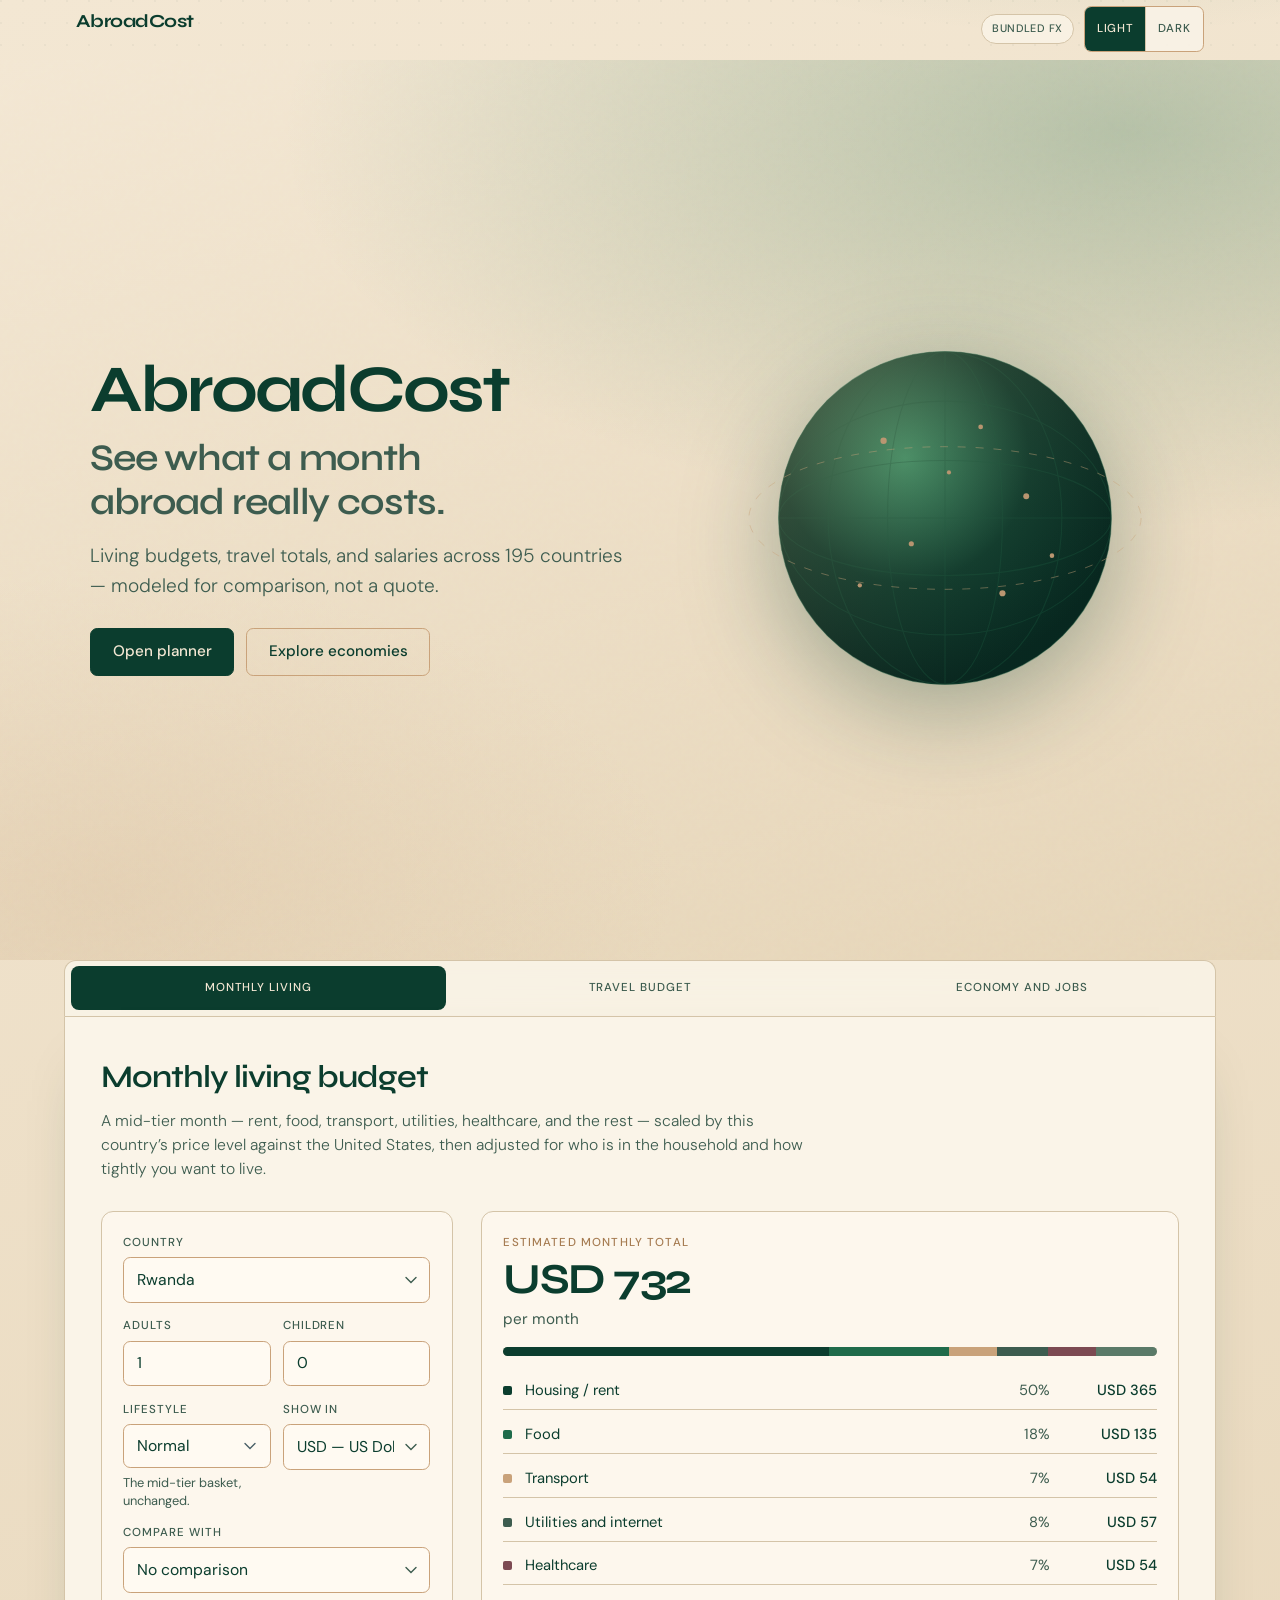
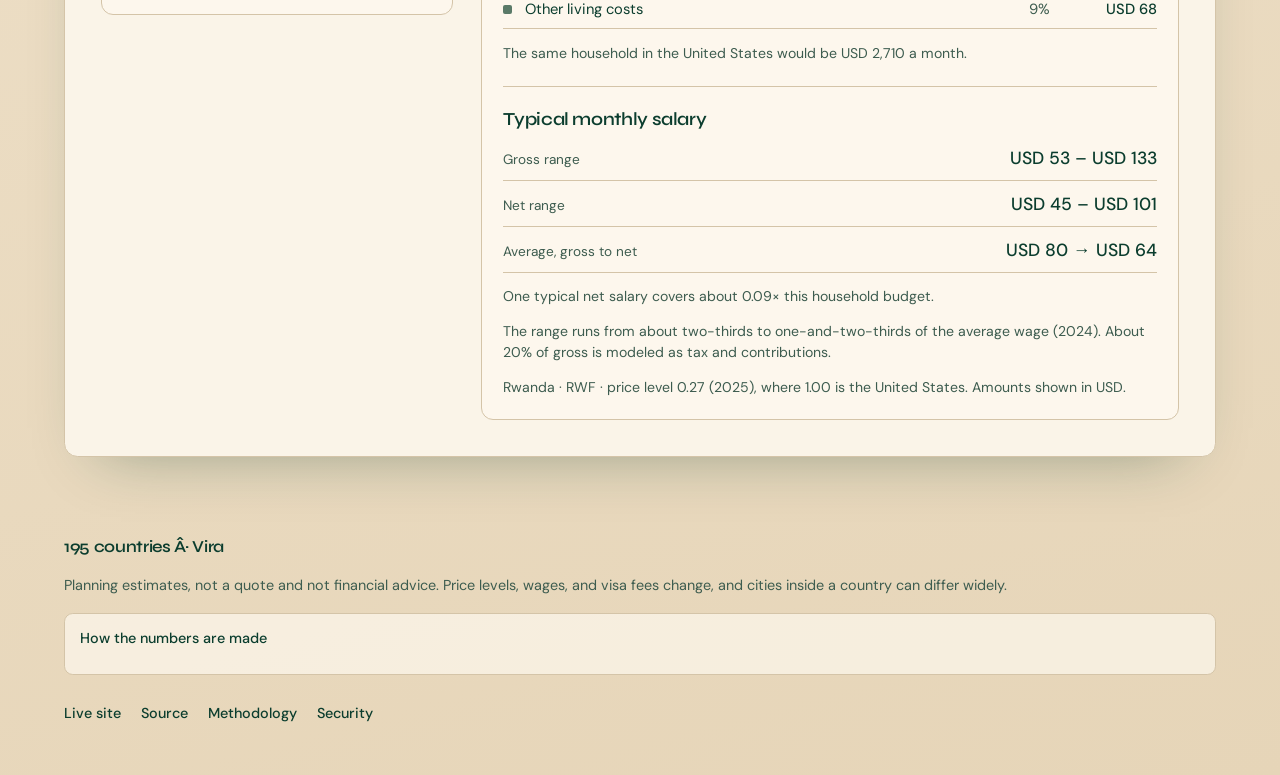
==== commit e49989ee: "Replace Arnova branding with Vira" ====
--- a/index.html
+++ b/index.html
@@ -29,7 +29,7 @@
   <link rel="apple-touch-icon" href="apple-touch.png">
   <link rel="preload" href="fonts/syne-700.woff2" as="font" type="font/woff2" crossorigin>
   <link rel="preload" href="fonts/dm-sans-400.woff2" as="font" type="font/woff2" crossorigin>
-  <link rel="stylesheet" href="assets/arnova/arnova-base.css?v=20261016a">
+  <link rel="stylesheet" href="assets/vira/vira-base.css?v=20261016a">
   <link rel="stylesheet" href="relo.css?v=20261016a">
   <script type="application/ld+json">
   {
@@ -41,7 +41,7 @@
     "operatingSystem": "Any",
     "description": "Country budget planner for monthly living costs, travel budgets, salaries, and economy data across 195 countries.",
     "offers": { "@type": "Offer", "price": "0", "priceCurrency": "USD" },
-    "author": { "@type": "Organization", "name": "Arnova Group", "url": "https://github.com/Arnold-RG" },
+    "author": { "@type": "Organization", "name": "Vira", "url": "https://github.com/Arnold-RG" },
     "isAccessibleForFree": true
   }
   </script>
@@ -480,7 +480,7 @@
   </div>
 
   <footer id="site-foot">
-    <p class="foot-brand"><span id="country-count">195</span> countries Â· Arnova Group</p>
+    <p class="foot-brand"><span id="country-count">195</span> countries Â· Vira</p>
     <p>Planning estimates, not a quote and not financial advice. Price levels, wages, and visa fees change, and cities inside a country can differ widely.</p>
     <details class="method">
       <summary>How the numbers are made</summary>
@@ -521,6 +521,6 @@
   </noscript>
   <script src="world_data.js"></script>
   <script src="relo.js?v=20261016a"></script>
-  <script src="assets/arnova/arnova-secure.js?v=20261016a" defer></script>
+  <script src="assets/vira/vira-secure.js?v=20261016a" defer></script>
 </body>
 </html>
--- a/assets/vira/vira-base.css
+++ b/assets/vira/vira-base.css
@@ -0,0 +1,187 @@
+/* Vira shared responsive + motion baseline (Jitter/Unsection/ScreensDesign inspired) */
+:root {
+  --arn-space-1: clamp(0.25rem, 0.4vw, 0.4rem);
+  --arn-space-2: clamp(0.5rem, 1vw, 0.75rem);
+  --arn-space-3: clamp(0.85rem, 1.6vw, 1.25rem);
+  --arn-space-4: clamp(1.25rem, 2.5vw, 2rem);
+  --arn-space-5: clamp(2rem, 4vw, 3.5rem);
+  --arn-space-6: clamp(3rem, 7vw, 6rem);
+  --arn-radius: clamp(12px, 1.5vw, 20px);
+  --arn-touch: 44px;
+  --arn-ease: cubic-bezier(0.22, 1, 0.36, 1);
+  --arn-max: 1120px;
+  --arn-safe-t: env(safe-area-inset-top, 0px);
+  --arn-safe-r: env(safe-area-inset-right, 0px);
+  --arn-safe-b: env(safe-area-inset-bottom, 0px);
+  --arn-safe-l: env(safe-area-inset-left, 0px);
+}
+
+*,
+*::before,
+*::after { box-sizing: border-box; }
+
+html {
+  -webkit-text-size-adjust: 100%;
+  text-size-adjust: 100%;
+  scroll-behavior: smooth;
+}
+
+body {
+  margin: 0;
+  min-height: 100dvh;
+  overflow-x: hidden;
+  padding-left: var(--arn-safe-l);
+  padding-right: var(--arn-safe-r);
+}
+
+img, video, svg, canvas {
+  max-width: 100%;
+  height: auto;
+  display: block;
+}
+
+button, a, input, select, textarea {
+  min-height: var(--arn-touch);
+  font: inherit;
+}
+
+.arn-skip {
+  position: absolute;
+  left: -999px;
+  top: 0;
+  background: #111;
+  color: #fff;
+  padding: 0.75rem 1rem;
+  z-index: 10000;
+}
+.arn-skip:focus { left: var(--arn-safe-l); top: var(--arn-safe-t); }
+
+.arn-wrap {
+  width: min(100% - 2 * var(--arn-space-3), var(--arn-max));
+  margin-inline: auto;
+}
+
+.arn-hero {
+  min-height: 100dvh;
+  min-height: 100svh;
+  display: grid;
+  align-content: end;
+  padding:
+    calc(var(--arn-space-6) + var(--arn-safe-t))
+    var(--arn-space-3)
+    calc(var(--arn-space-5) + var(--arn-safe-b));
+  position: relative;
+  isolation: isolate;
+  overflow: hidden;
+}
+
+.arn-hero::before {
+  content: "";
+  position: absolute;
+  inset: 0;
+  z-index: -2;
+  background:
+    radial-gradient(120% 80% at 80% 10%, color-mix(in srgb, var(--arn-accent, #3d9a68) 35%, transparent), transparent 55%),
+    radial-gradient(90% 70% at 10% 90%, color-mix(in srgb, var(--arn-accent-2, #c9a227) 22%, transparent), transparent 50%),
+    var(--arn-hero-bg, #071018);
+}
+
+.arn-hero::after {
+  content: "";
+  position: absolute;
+  inset: 0;
+  z-index: -1;
+  opacity: 0.35;
+  pointer-events: none;
+  background-image: url("data:image/svg+xml,%3Csvg viewBox='0 0 200 200' xmlns='http://www.w3.org/2000/svg'%3E%3Cfilter id='n'%3E%3CfeTurbulence type='fractalNoise' baseFrequency='0.85' numOctaves='3' stitchTiles='stitch'/%3E%3C/filter%3E%3Crect width='100%25' height='100%25' filter='url(%23n)' opacity='0.55'/%3E%3C/svg%3E");
+  mix-blend-mode: soft-light;
+}
+
+.arn-brand {
+  font-size: clamp(0.75rem, 1.5vw, 0.9rem);
+  letter-spacing: 0.14em;
+  text-transform: uppercase;
+  font-weight: 600;
+  margin: 0 0 var(--arn-space-2);
+}
+
+.arn-h1 {
+  font-size: clamp(2rem, 6.5vw, 4.25rem);
+  line-height: 1.05;
+  letter-spacing: -0.03em;
+  margin: 0 0 var(--arn-space-3);
+  max-width: 16ch;
+}
+
+.arn-lead {
+  font-size: clamp(1rem, 2.2vw, 1.2rem);
+  line-height: 1.55;
+  max-width: 38ch;
+  margin: 0 0 var(--arn-space-4);
+  opacity: 0.88;
+}
+
+.arn-cta {
+  display: flex;
+  flex-wrap: wrap;
+  gap: var(--arn-space-2);
+}
+
+.arn-btn {
+  display: inline-flex;
+  align-items: center;
+  justify-content: center;
+  gap: 0.5rem;
+  min-height: var(--arn-touch);
+  padding: 0.7rem 1.25rem;
+  border-radius: 999px;
+  border: 1px solid transparent;
+  text-decoration: none;
+  font-weight: 650;
+  cursor: pointer;
+  transition: transform 0.25s var(--arn-ease), background 0.25s var(--arn-ease), border-color 0.25s var(--arn-ease);
+}
+.arn-btn:active { transform: scale(0.98); }
+.arn-btn-primary {
+  background: var(--arn-accent, #3d9a68);
+  color: #fff;
+}
+.arn-btn-ghost {
+  background: color-mix(in srgb, #fff 8%, transparent);
+  border-color: color-mix(in srgb, #fff 22%, transparent);
+  color: inherit;
+}
+
+.arn-reveal {
+  opacity: 0;
+  transform: translateY(18px);
+  transition: opacity 0.7s var(--arn-ease), transform 0.7s var(--arn-ease);
+}
+.arn-reveal.is-in {
+  opacity: 1;
+  transform: none;
+}
+
+.arn-stagger > .arn-reveal:nth-child(1) { transition-delay: 0.05s; }
+.arn-stagger > .arn-reveal:nth-child(2) { transition-delay: 0.12s; }
+.arn-stagger > .arn-reveal:nth-child(3) { transition-delay: 0.19s; }
+.arn-stagger > .arn-reveal:nth-child(4) { transition-delay: 0.26s; }
+
+@media (prefers-reduced-motion: reduce) {
+  html { scroll-behavior: auto; }
+  .arn-reveal { opacity: 1; transform: none; transition: none; }
+  .arn-btn { transition: none; }
+}
+
+@media (max-width: 480px) {
+  .arn-cta { width: 100%; }
+  .arn-cta .arn-btn { flex: 1 1 auto; }
+}
+
+@media (min-width: 1280px) {
+  .arn-wrap { --arn-max: 1200px; }
+}
+
+@media (min-width: 1600px) {
+  .arn-wrap { --arn-max: 1320px; }
+}
--- a/relo.css
+++ b/relo.css
@@ -392,7 +392,7 @@
   text-decoration: none;
   border: 1px solid transparent;
   cursor: pointer;
-  transition: transform 0.2s ease, background 0.2s ease, border-color 0.2s ease;
+  transition: transform 0.22s ease, background 0.22s ease, border-color 0.22s ease, box-shadow 0.22s ease;
 }
 .btn:hover { transform: translateY(-1px); }
 .btn-primary {
@@ -479,21 +479,12 @@
   animation: rise-in 1.1s cubic-bezier(0.22, 1, 0.36, 1) 0.18s both;
 }
 
-.btn {
-  transition: transform 0.22s ease, background 0.22s ease, border-color 0.22s ease, box-shadow 0.22s ease;
-}
 .btn-primary:hover {
   box-shadow: 0 12px 28px -14px color-mix(in srgb, var(--accent) 70%, transparent);
 }
 .tabs button:hover:not(.on) {
   background: var(--hover);
   color: var(--ink);
-}
-.field input:focus,
-.field select:focus,
-.combo-control:focus-within {
-  border-color: var(--sand);
-  box-shadow: 0 0 0 3px color-mix(in srgb, var(--sand) 28%, transparent);
 }
 
 @keyframes glow-pulse {
